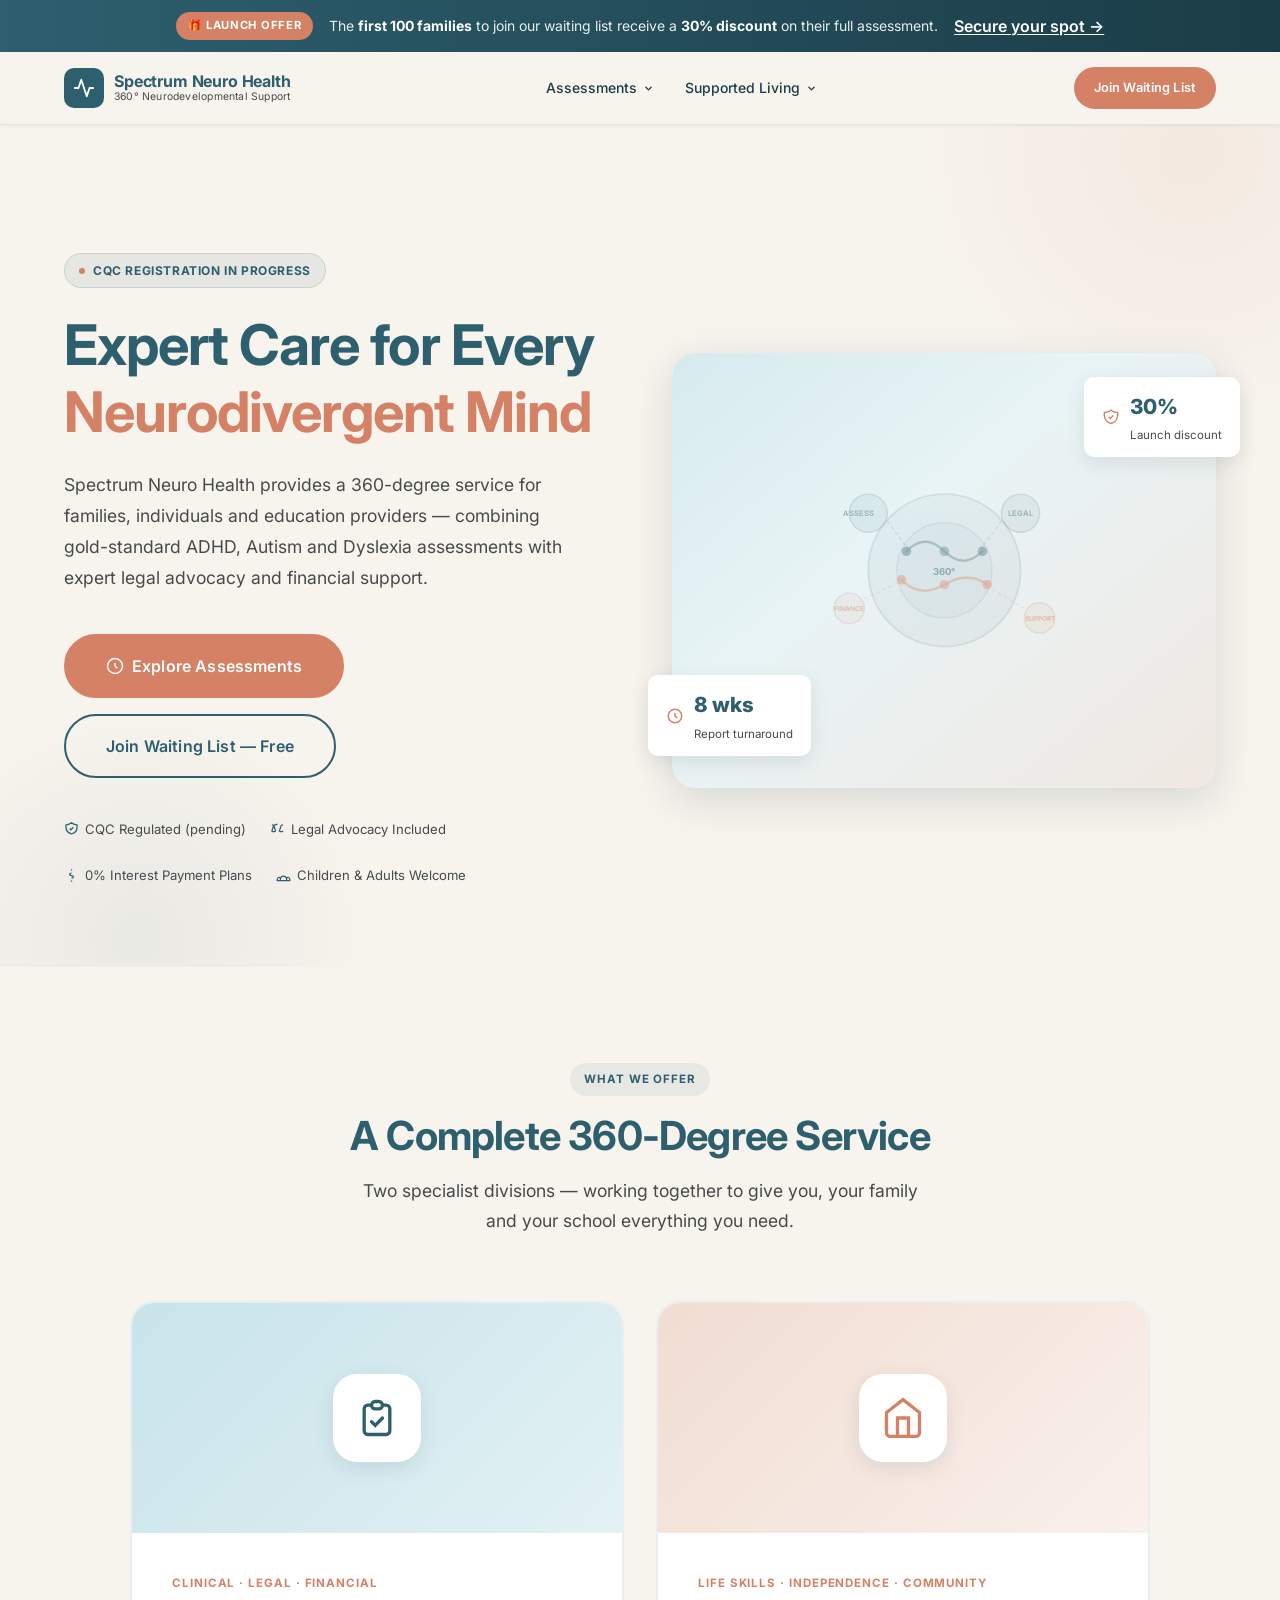
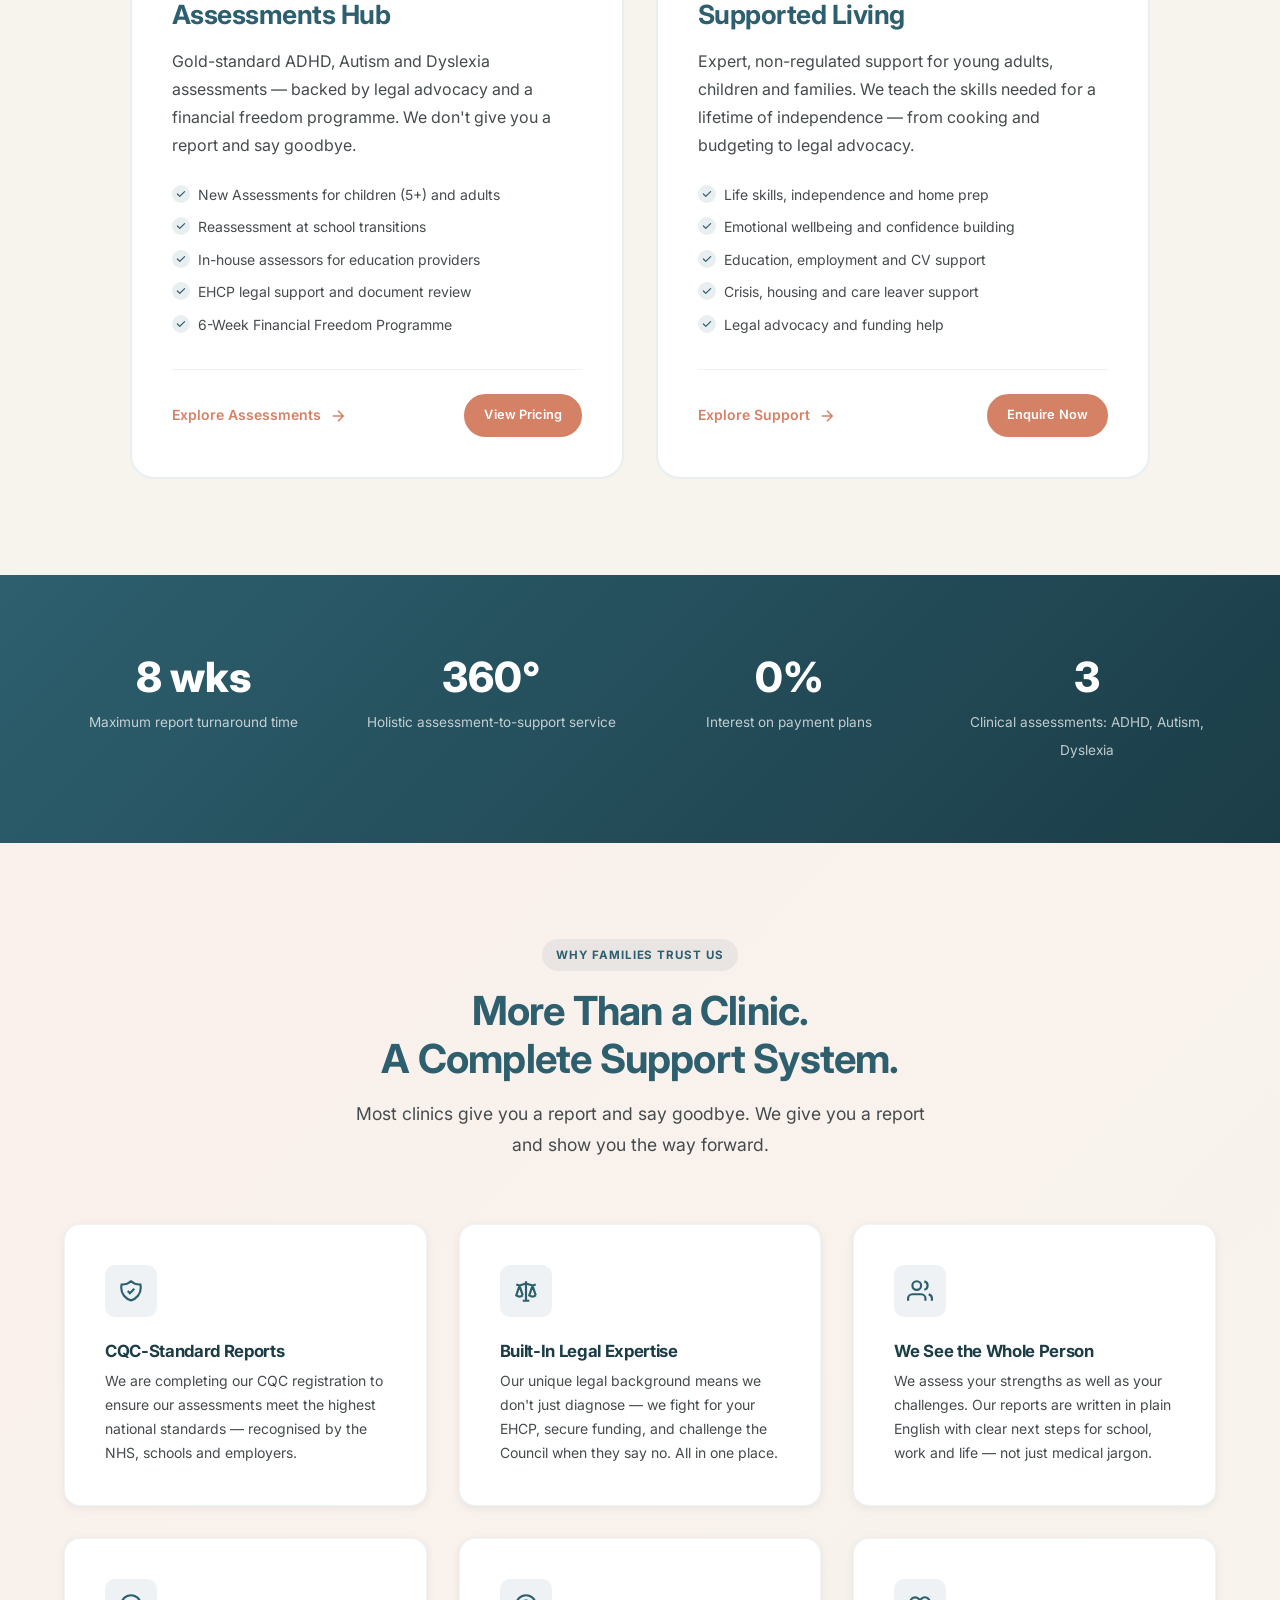
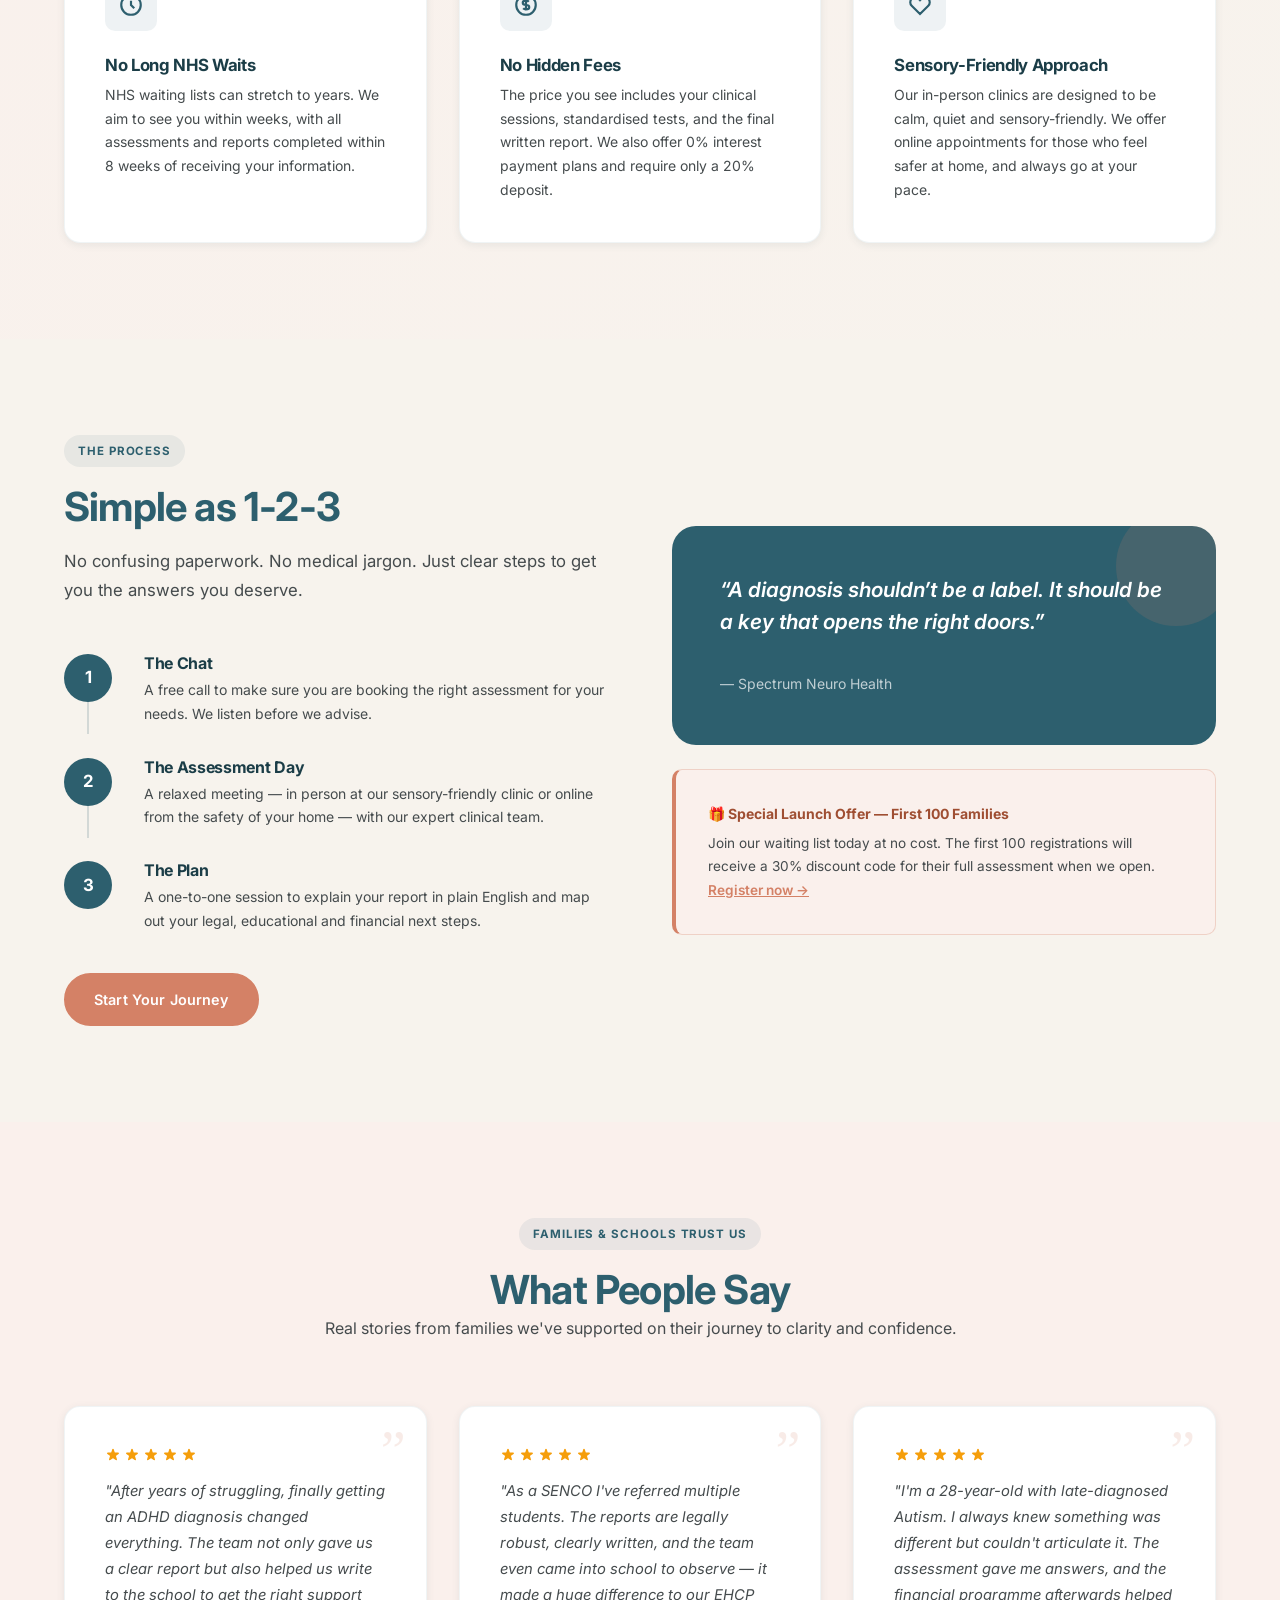
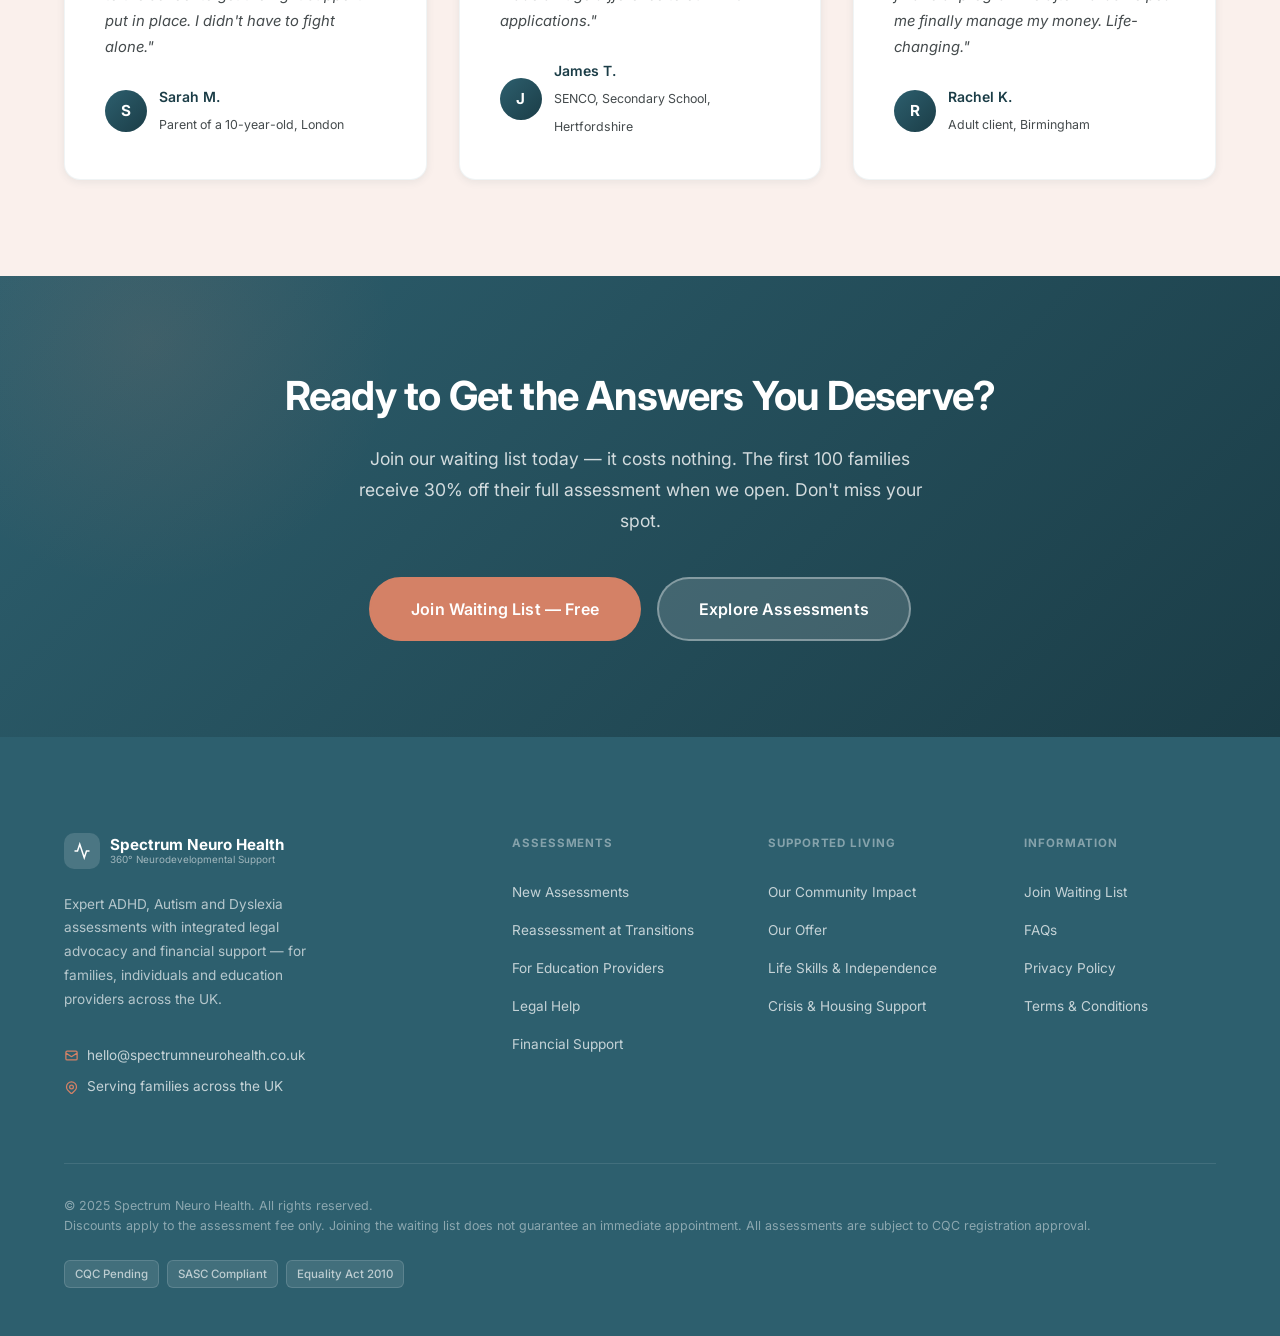
==== index.html @ 445d8373 "Base Files Upload for client" ====
<!DOCTYPE html>
<html lang="en">
<head>
  <meta charset="UTF-8" />
  <meta name="viewport" content="width=device-width, initial-scale=1.0" />
  <meta name="description" content="Spectrum Neuro Health — Expert ADHD, Autism and Dyslexia assessments with legal and financial support for families, individuals and education providers." />
  <title>Spectrum Neuro Health | Expert Neurodevelopmental Assessments</title>
  <link rel="stylesheet" href="css/styles.css" />
  <link rel="preconnect" href="https://fonts.googleapis.com" />
  <link rel="preconnect" href="https://fonts.gstatic.com" crossorigin />
</head>
<body>

<!-- ══════════════════════════════════════════════════════════
     LAUNCH OFFER BANNER
     ══════════════════════════════════════════════════════════ -->
<div class="offer-banner" role="banner" aria-label="Special launch offer">
  <div class="offer-banner__inner">
    <span class="offer-badge">🎁 Launch Offer</span>
    <p>The <strong>first 100 families</strong> to join our waiting list receive a <strong>30% discount</strong> on their full assessment.</p>
    <a href="assessments.html#waiting-list">Secure your spot &rarr;</a>
  </div>
</div>

<!-- ══════════════════════════════════════════════════════════
     NAVIGATION
     ══════════════════════════════════════════════════════════ -->
<header>
  <nav class="nav" aria-label="Main navigation">
    <div class="nav__inner">

      <!-- Logo -->
      <a href="index.html" class="nav__logo" aria-label="Spectrum Neuro Health home">
        <div class="nav__logo-mark" aria-hidden="true">
          <svg viewBox="0 0 24 24" fill="none" stroke="currentColor" stroke-width="2" stroke-linecap="round" stroke-linejoin="round"><path d="M22 12h-4l-3 9L9 3l-3 9H2"/></svg>
        </div>
        <div class="nav__logo-text">
          <span class="nav__logo-name">Spectrum Neuro Health</span>
          <span class="nav__logo-sub">360° Neurodevelopmental Support</span>
        </div>
      </a>

      <!-- Desktop menu -->
      <ul class="nav__menu" role="list">
        <li class="nav__item">
          <a href="assessments.html" class="nav__link" aria-haspopup="true">
            Assessments
            <svg viewBox="0 0 20 20" fill="currentColor" aria-hidden="true"><path fill-rule="evenodd" d="M5.293 7.293a1 1 0 011.414 0L10 10.586l3.293-3.293a1 1 0 111.414 1.414l-4 4a1 1 0 01-1.414 0l-4-4a1 1 0 010-1.414z" clip-rule="evenodd"/></svg>
          </a>
          <div class="nav__dropdown" role="menu">
            <a href="assessments.html" class="nav__dd-item" role="menuitem">
              <span class="nav__dd-icon" aria-hidden="true">
                <svg viewBox="0 0 24 24" fill="none" stroke="currentColor" stroke-width="2"><circle cx="12" cy="12" r="10"/><path d="M12 8v4l3 3"/></svg>
              </span>
              <span class="nav__dd-label">
                <span class="nav__dd-main">New Assessments</span>
                <span class="nav__dd-sub">ADHD, Autism &amp; Dyslexia</span>
              </span>
            </a>
            <a href="assessments.html#transitions" class="nav__dd-item" role="menuitem">
              <span class="nav__dd-icon" aria-hidden="true">
                <svg viewBox="0 0 24 24" fill="none" stroke="currentColor" stroke-width="2"><path d="M17 8l4 4-4 4M3 12h18"/></svg>
              </span>
              <span class="nav__dd-label">
                <span class="nav__dd-main">Reassessment at Transitions</span>
                <span class="nav__dd-sub">School &amp; college transitions</span>
              </span>
            </a>
            <a href="assessments.html#education" class="nav__dd-item" role="menuitem">
              <span class="nav__dd-icon" aria-hidden="true">
                <svg viewBox="0 0 24 24" fill="none" stroke="currentColor" stroke-width="2"><path d="M12 14l9-5-9-5-9 5 9 5z"/><path d="M12 14l6.16-3.422a12.083 12.083 0 01.665 6.479A11.952 11.952 0 0012 20.055a11.952 11.952 0 00-6.824-2.998 12.078 12.078 0 01.665-6.479L12 14z"/></svg>
              </span>
              <span class="nav__dd-label">
                <span class="nav__dd-main">For Education Providers</span>
                <span class="nav__dd-sub">SEN &amp; legal compliance</span>
              </span>
            </a>
            <a href="assessments.html#legal" class="nav__dd-item" role="menuitem">
              <span class="nav__dd-icon" aria-hidden="true">
                <svg viewBox="0 0 24 24" fill="none" stroke="currentColor" stroke-width="2"><path d="M3 6l3 1m0 0l-3 9a5.002 5.002 0 006.001 0M6 7l3 9M6 7l6-2m6 2l3-1m-3 1l-3 9a5.002 5.002 0 006.001 0M18 7l3 9m-3-9l-6-2m0-2v2m0 16V5m0 16H9m3 0h3"/></svg>
              </span>
              <span class="nav__dd-label">
                <span class="nav__dd-main">Legal Help</span>
                <span class="nav__dd-sub">EHCP, SEND &amp; advocacy</span>
              </span>
            </a>
            <a href="assessments.html#financial" class="nav__dd-item" role="menuitem">
              <span class="nav__dd-icon" aria-hidden="true">
                <svg viewBox="0 0 24 24" fill="none" stroke="currentColor" stroke-width="2"><path d="M12 8c-1.657 0-3 .895-3 2s1.343 2 3 2 3 .895 3 2-1.343 2-3 2m0-8c1.11 0 2.08.402 2.599 1M12 8V7m0 1v8m0 0v1m0-1c-1.11 0-2.08-.402-2.599-1M21 12a9 9 0 11-18 0 9 9 0 0118 0z"/></svg>
              </span>
              <span class="nav__dd-label">
                <span class="nav__dd-main">Financial Support</span>
                <span class="nav__dd-sub">6-week money confidence programme</span>
              </span>
            </a>
          </div>
        </li>

        <li class="nav__item">
          <a href="supported-living.html" class="nav__link" aria-haspopup="true">
            Supported Living
            <svg viewBox="0 0 20 20" fill="currentColor" aria-hidden="true"><path fill-rule="evenodd" d="M5.293 7.293a1 1 0 011.414 0L10 10.586l3.293-3.293a1 1 0 111.414 1.414l-4 4a1 1 0 01-1.414 0l-4-4a1 1 0 010-1.414z" clip-rule="evenodd"/></svg>
          </a>
          <div class="nav__dropdown" role="menu">
            <a href="supported-living.html#impact" class="nav__dd-item" role="menuitem">
              <span class="nav__dd-icon" aria-hidden="true">
                <svg viewBox="0 0 24 24" fill="none" stroke="currentColor" stroke-width="2"><path d="M17 21v-2a4 4 0 00-4-4H5a4 4 0 00-4 4v2"/><circle cx="9" cy="7" r="4"/><path d="M23 21v-2a4 4 0 00-3-3.87"/><path d="M16 3.13a4 4 0 010 7.75"/></svg>
              </span>
              <span class="nav__dd-label">
                <span class="nav__dd-main">Our Impact on the Community</span>
                <span class="nav__dd-sub">Real change, real families</span>
              </span>
            </a>
            <a href="supported-living.html#offer" class="nav__dd-item" role="menuitem">
              <span class="nav__dd-icon" aria-hidden="true">
                <svg viewBox="0 0 24 24" fill="none" stroke="currentColor" stroke-width="2"><path d="M4.318 6.318a4.5 4.5 0 000 6.364L12 20.364l7.682-7.682a4.5 4.5 0 00-6.364-6.364L12 7.636l-1.318-1.318a4.5 4.5 0 00-6.364 0z"/></svg>
              </span>
              <span class="nav__dd-label">
                <span class="nav__dd-main">Our Offer</span>
                <span class="nav__dd-sub">Life skills, independence &amp; more</span>
              </span>
            </a>
          </div>
        </li>
      </ul>

      <!-- Desktop CTA -->
      <div class="nav__cta-area">
        <a href="assessments.html#waiting-list" class="btn btn--primary btn--sm">Join Waiting List</a>
      </div>

      <!-- Mobile hamburger -->
      <button class="nav__mobile-btn" aria-label="Open menu" aria-expanded="false">
        <svg width="22" height="22" viewBox="0 0 24 24" fill="none" stroke="currentColor" stroke-width="2" stroke-linecap="round" aria-hidden="true"><line x1="3" y1="6" x2="21" y2="6"/><line x1="3" y1="12" x2="21" y2="12"/><line x1="3" y1="18" x2="21" y2="18"/></svg>
      </button>

    </div>
  </nav>
</header>

<!-- Mobile menu overlay -->
<div class="mobile-menu" role="dialog" aria-modal="true" aria-label="Navigation menu">
  <div class="mobile-menu__panel">
    <div class="mobile-menu__head">
      <span style="font-weight:700;color:var(--teal);font-size:.95rem;">Menu</span>
      <button class="mobile-menu__close" aria-label="Close menu">
        <svg width="18" height="18" viewBox="0 0 24 24" fill="none" stroke="currentColor" stroke-width="2"><line x1="18" y1="6" x2="6" y2="18"/><line x1="6" y1="6" x2="18" y2="18"/></svg>
      </button>
    </div>
    <nav>
      <p class="mobile-sec-title">Assessments</p>
      <a href="assessments.html" class="mobile-link">
        <svg viewBox="0 0 24 24" fill="none" stroke="currentColor" stroke-width="2"><circle cx="12" cy="12" r="10"/><path d="M12 8v4l3 3"/></svg>
        New Assessments
      </a>
      <a href="assessments.html#transitions" class="mobile-link">
        <svg viewBox="0 0 24 24" fill="none" stroke="currentColor" stroke-width="2"><path d="M17 8l4 4-4 4M3 12h18"/></svg>
        Reassessment at Transitions
      </a>
      <a href="assessments.html#education" class="mobile-link">
        <svg viewBox="0 0 24 24" fill="none" stroke="currentColor" stroke-width="2"><path d="M12 14l9-5-9-5-9 5 9 5z"/></svg>
        For Education Providers
      </a>
      <a href="assessments.html#legal" class="mobile-link">
        <svg viewBox="0 0 24 24" fill="none" stroke="currentColor" stroke-width="2"><path d="M3 6l3 1m0 0l-3 9a5.002 5.002 0 006.001 0M6 7l3 9M6 7l6-2m6 2l3-1m-3 1l-3 9a5.002 5.002 0 006.001 0M18 7l3 9m-3-9l-6-2m0-2v2m0 16V5m0 16H9m3 0h3"/></svg>
        Legal Help
      </a>
      <a href="assessments.html#financial" class="mobile-link">
        <svg viewBox="0 0 24 24" fill="none" stroke="currentColor" stroke-width="2"><path d="M12 8c-1.657 0-3 .895-3 2s1.343 2 3 2 3 .895 3 2-1.343 2-3 2m0-8c1.11 0 2.08.402 2.599 1M12 8V7m0 1v8m0 0v1m0-1c-1.11 0-2.08-.402-2.599-1M21 12a9 9 0 11-18 0 9 9 0 0118 0z"/></svg>
        Financial Support
      </a>
      <p class="mobile-sec-title">Supported Living</p>
      <a href="supported-living.html#impact" class="mobile-link">
        <svg viewBox="0 0 24 24" fill="none" stroke="currentColor" stroke-width="2"><path d="M17 21v-2a4 4 0 00-4-4H5a4 4 0 00-4 4v2"/><circle cx="9" cy="7" r="4"/></svg>
        Our Community Impact
      </a>
      <a href="supported-living.html#offer" class="mobile-link">
        <svg viewBox="0 0 24 24" fill="none" stroke="currentColor" stroke-width="2"><path d="M4.318 6.318a4.5 4.5 0 000 6.364L12 20.364l7.682-7.682a4.5 4.5 0 00-6.364-6.364L12 7.636l-1.318-1.318a4.5 4.5 0 00-6.364 0z"/></svg>
        Our Offer
      </a>
      <div class="mobile-menu__cta">
        <a href="assessments.html#waiting-list" class="btn btn--primary btn--full">Join Waiting List</a>
      </div>
    </nav>
  </div>
</div>

<!-- ══════════════════════════════════════════════════════════
     HERO
     ══════════════════════════════════════════════════════════ -->
<main id="main-content">
<section class="hero" aria-labelledby="hero-heading">
  <div class="container">
    <div class="hero__inner">

      <!-- Content -->
      <div class="hero__content">
        <div class="hero__badge" aria-label="CQC registration in progress">
          <span class="dot" aria-hidden="true"></span>
          CQC Registration in Progress
        </div>

        <h1 class="hero__title" id="hero-heading">
          Expert Care for Every<br/>
          <span class="accent">Neurodivergent Mind</span>
        </h1>

        <p class="hero__subtitle">
          Spectrum Neuro Health provides a 360-degree service for families, individuals and education providers — combining gold-standard ADHD, Autism and Dyslexia assessments with expert legal advocacy and financial support.
        </p>

        <div class="hero__actions">
          <a href="assessments.html" class="btn btn--primary btn--lg">
            <svg width="18" height="18" viewBox="0 0 24 24" fill="none" stroke="currentColor" stroke-width="2" aria-hidden="true"><circle cx="12" cy="12" r="10"/><path d="M12 8v4l3 3"/></svg>
            Explore Assessments
          </a>
          <a href="assessments.html#waiting-list" class="btn btn--secondary btn--lg">Join Waiting List — Free</a>
        </div>

        <div class="hero__trust" aria-label="Trust indicators">
          <span class="hero__trust-item">
            <svg viewBox="0 0 24 24" fill="none" stroke="currentColor" stroke-width="2" aria-hidden="true"><path d="M9 12l2 2 4-4m5.618-4.016A11.955 11.955 0 0112 2.944a11.955 11.955 0 01-8.618 3.04A12.02 12.02 0 003 9c0 5.591 3.824 10.29 9 11.622 5.176-1.332 9-6.03 9-11.622 0-1.042-.133-2.052-.382-3.016z"/></svg>
            CQC Regulated (pending)
          </span>
          <span class="hero__trust-item">
            <svg viewBox="0 0 24 24" fill="none" stroke="currentColor" stroke-width="2" aria-hidden="true"><path d="M3 6l3 1m0 0l-3 9a5.002 5.002 0 006.001 0M6 7l3 9M6 7l6-2m6 2l3-1m-3 1l-3 9a5.002 5.002 0 006.001 0"/></svg>
            Legal Advocacy Included
          </span>
          <span class="hero__trust-item">
            <svg viewBox="0 0 24 24" fill="none" stroke="currentColor" stroke-width="2" aria-hidden="true"><path d="M12 8c-1.657 0-3 .895-3 2s1.343 2 3 2 3 .895 3 2-1.343 2-3 2"/><path d="M12 2v2m0 16v2"/></svg>
            0% Interest Payment Plans
          </span>
          <span class="hero__trust-item">
            <svg viewBox="0 0 24 24" fill="none" stroke="currentColor" stroke-width="2" aria-hidden="true"><path d="M17 20h5v-2a3 3 0 00-5.356-1.857M17 20H7m10 0v-2c0-.656-.126-1.283-.356-1.857M7 20H2v-2a3 3 0 015.356-1.857M7 20v-2c0-.656.126-1.283.356-1.857m0 0a5.002 5.002 0 019.288 0"/></svg>
            Children &amp; Adults Welcome
          </span>
        </div>
      </div>

      <!-- Visual -->
      <div class="hero__visual" aria-hidden="true">
        <div class="hero__img-wrap">
          <svg class="hero__img-svg" viewBox="0 0 400 320" fill="none" xmlns="http://www.w3.org/2000/svg">
            <!-- Abstract brain / connection illustration -->
            <circle cx="200" cy="160" r="80" fill="rgba(45,95,110,.08)" stroke="rgba(45,95,110,.2)" stroke-width="2"/>
            <circle cx="200" cy="160" r="50" fill="rgba(45,95,110,.06)" stroke="rgba(45,95,110,.15)" stroke-width="1.5"/>
            <path d="M160 140 Q180 120 200 140 Q220 160 240 140" stroke="rgba(45,95,110,.5)" stroke-width="2.5" fill="none" stroke-linecap="round"/>
            <path d="M155 170 Q175 190 200 175 Q225 160 245 175" stroke="rgba(212,129,102,.6)" stroke-width="2.5" fill="none" stroke-linecap="round"/>
            <!-- Connection dots -->
            <circle cx="160" cy="140" r="5" fill="rgba(45,95,110,.6)"/>
            <circle cx="200" cy="140" r="5" fill="rgba(45,95,110,.5)"/>
            <circle cx="240" cy="140" r="5" fill="rgba(45,95,110,.6)"/>
            <circle cx="155" cy="170" r="5" fill="rgba(212,129,102,.7)"/>
            <circle cx="200" cy="175" r="5" fill="rgba(212,129,102,.6)"/>
            <circle cx="245" cy="175" r="5" fill="rgba(212,129,102,.7)"/>
            <!-- Outer nodes -->
            <circle cx="120" cy="100" r="20" fill="rgba(45,95,110,.12)" stroke="rgba(45,95,110,.25)" stroke-width="1.5"/>
            <circle cx="280" cy="100" r="20" fill="rgba(45,95,110,.12)" stroke="rgba(45,95,110,.25)" stroke-width="1.5"/>
            <circle cx="100" cy="200" r="16" fill="rgba(212,129,102,.12)" stroke="rgba(212,129,102,.3)" stroke-width="1.5"/>
            <circle cx="300" cy="210" r="16" fill="rgba(212,129,102,.12)" stroke="rgba(212,129,102,.3)" stroke-width="1.5"/>
            <!-- Connecting lines -->
            <line x1="140" y1="108" x2="162" y2="138" stroke="rgba(45,95,110,.2)" stroke-width="1.5" stroke-dasharray="4 3"/>
            <line x1="260" y1="108" x2="238" y2="138" stroke="rgba(45,95,110,.2)" stroke-width="1.5" stroke-dasharray="4 3"/>
            <line x1="116" y1="190" x2="153" y2="172" stroke="rgba(212,129,102,.25)" stroke-width="1.5" stroke-dasharray="4 3"/>
            <line x1="284" y1="200" x2="247" y2="178" stroke="rgba(212,129,102,.25)" stroke-width="1.5" stroke-dasharray="4 3"/>
            <!-- Text labels -->
            <text x="110" y="103" text-anchor="middle" font-family="Inter,sans-serif" font-size="8" fill="rgba(45,95,110,.7)" font-weight="600">ASSESS</text>
            <text x="280" y="103" text-anchor="middle" font-family="Inter,sans-serif" font-size="8" fill="rgba(45,95,110,.7)" font-weight="600">LEGAL</text>
            <text x="100" y="203" text-anchor="middle" font-family="Inter,sans-serif" font-size="7" fill="rgba(212,129,102,.8)" font-weight="600">FINANCE</text>
            <text x="300" y="213" text-anchor="middle" font-family="Inter,sans-serif" font-size="7" fill="rgba(212,129,102,.8)" font-weight="600">SUPPORT</text>
            <text x="200" y="165" text-anchor="middle" font-family="Inter,sans-serif" font-size="10" fill="rgba(45,95,110,.8)" font-weight="700">360°</text>
          </svg>
        </div>

        <!-- Floating stat cards -->
        <div class="hero__float hero__float--1" aria-hidden="true">
          <svg viewBox="0 0 24 24" fill="none" stroke="currentColor" stroke-width="2"><path d="M9 12l2 2 4-4m5.618-4.016A11.955 11.955 0 0112 2.944a11.955 11.955 0 01-8.618 3.04A12.02 12.02 0 003 9c0 5.591 3.824 10.29 9 11.622 5.176-1.332 9-6.03 9-11.622 0-1.042-.133-2.052-.382-3.016z"/></svg>
          <div>
            <span class="num">30%</span>
            <span style="display:block;font-size:.72rem;color:var(--charcoal);font-weight:400;">Launch discount</span>
          </div>
        </div>

        <div class="hero__float hero__float--2" aria-hidden="true">
          <svg viewBox="0 0 24 24" fill="none" stroke="currentColor" stroke-width="2"><path d="M12 8v4l3 3m6-3a9 9 0 11-18 0 9 9 0 0118 0z"/></svg>
          <div>
            <span class="num">8 wks</span>
            <span style="display:block;font-size:.72rem;color:var(--charcoal);font-weight:400;">Report turnaround</span>
          </div>
        </div>
      </div>

    </div>
  </div>
</section>

<!-- ══════════════════════════════════════════════════════════
     SERVICE TILES — 2 main pillars
     ══════════════════════════════════════════════════════════ -->
<section class="service-tiles section" aria-labelledby="services-heading">
  <div class="container">
    <div class="service-tiles__hd anim">
      <span class="sec-tag">What We Offer</span>
      <h2 id="services-heading">A Complete 360-Degree Service</h2>
      <p>Two specialist divisions — working together to give you, your family and your school everything you need.</p>
    </div>

    <div class="service-tiles__grid">

      <!-- Assessments tile -->
      <a href="assessments.html" class="service-tile anim anim-d1" aria-label="Explore our Assessment services">
        <div class="service-tile__img service-tile__img--assess" aria-hidden="true">
          <div class="service-tile__img-icon">
            <svg viewBox="0 0 24 24" fill="none" stroke="currentColor" stroke-width="1.8" stroke-linecap="round"><path d="M9 5H7a2 2 0 00-2 2v12a2 2 0 002 2h10a2 2 0 002-2V7a2 2 0 00-2-2h-2M9 5a2 2 0 002 2h2a2 2 0 002-2M9 5a2 2 0 012-2h2a2 2 0 012 2m-6 9l2 2 4-4"/></svg>
          </div>
        </div>
        <div class="service-tile__body">
          <span class="service-tile__label">Clinical · Legal · Financial</span>
          <h3 class="service-tile__title">Assessments Hub</h3>
          <p class="service-tile__desc">Gold-standard ADHD, Autism and Dyslexia assessments — backed by legal advocacy and a financial freedom programme. We don't give you a report and say goodbye.</p>
          <ul class="service-tile__list" aria-label="Assessment services">
            <li>New Assessments for children (5+) and adults</li>
            <li>Reassessment at school transitions</li>
            <li>In-house assessors for education providers</li>
            <li>EHCP legal support and document review</li>
            <li>6-Week Financial Freedom Programme</li>
          </ul>
          <div class="service-tile__cta-row">
            <span class="service-tile__link">
              Explore Assessments
              <svg viewBox="0 0 24 24" fill="none" stroke="currentColor" stroke-width="2" aria-hidden="true"><path d="M5 12h14M12 5l7 7-7 7"/></svg>
            </span>
            <span class="btn btn--primary btn--sm" aria-hidden="true">View Pricing</span>
          </div>
        </div>
      </a>

      <!-- Supported Living tile -->
      <a href="supported-living.html" class="service-tile anim anim-d2" aria-label="Explore our Supported Living services">
        <div class="service-tile__img service-tile__img--living" aria-hidden="true">
          <div class="service-tile__img-icon">
            <svg viewBox="0 0 24 24" fill="none" stroke="currentColor" stroke-width="1.8" stroke-linecap="round"><path d="M3 9l9-7 9 7v11a2 2 0 01-2 2H5a2 2 0 01-2-2z"/><polyline points="9 22 9 12 15 12 15 22"/></svg>
          </div>
        </div>
        <div class="service-tile__body">
          <span class="service-tile__label">Life Skills · Independence · Community</span>
          <h3 class="service-tile__title">Supported Living</h3>
          <p class="service-tile__desc">Expert, non-regulated support for young adults, children and families. We teach the skills needed for a lifetime of independence — from cooking and budgeting to legal advocacy.</p>
          <ul class="service-tile__list" aria-label="Supported living services">
            <li>Life skills, independence and home prep</li>
            <li>Emotional wellbeing and confidence building</li>
            <li>Education, employment and CV support</li>
            <li>Crisis, housing and care leaver support</li>
            <li>Legal advocacy and funding help</li>
          </ul>
          <div class="service-tile__cta-row">
            <span class="service-tile__link">
              Explore Support
              <svg viewBox="0 0 24 24" fill="none" stroke="currentColor" stroke-width="2" aria-hidden="true"><path d="M5 12h14M12 5l7 7-7 7"/></svg>
            </span>
            <span class="btn btn--primary btn--sm" aria-hidden="true">Enquire Now</span>
          </div>
        </div>
      </a>

    </div>
  </div>
</section>

<!-- ══════════════════════════════════════════════════════════
     STATS STRIP
     ══════════════════════════════════════════════════════════ -->
<section class="stats-strip" aria-label="Service statistics">
  <div class="container">
    <div class="stats-strip__grid">
      <div class="anim">
        <span class="stat-num">8 wks</span>
        <span class="stat-lbl">Maximum report turnaround time</span>
      </div>
      <div class="anim anim-d1">
        <span class="stat-num">360°</span>
        <span class="stat-lbl">Holistic assessment-to-support service</span>
      </div>
      <div class="anim anim-d2">
        <span class="stat-num">0%</span>
        <span class="stat-lbl">Interest on payment plans</span>
      </div>
      <div class="anim anim-d3">
        <span class="stat-num">3</span>
        <span class="stat-lbl">Clinical assessments: ADHD, Autism, Dyslexia</span>
      </div>
    </div>
  </div>
</section>

<!-- ══════════════════════════════════════════════════════════
     WHY CHOOSE US
     ══════════════════════════════════════════════════════════ -->
<section class="trust-section section" aria-labelledby="trust-heading">
  <div class="container">
    <div class="trust-section__hd anim">
      <span class="sec-tag">Why Families Trust Us</span>
      <h2 id="trust-heading">More Than a Clinic.<br>A Complete Support System.</h2>
      <p>Most clinics give you a report and say goodbye. We give you a report and show you the way forward.</p>
    </div>

    <div class="trust-grid">
      <div class="trust-card anim anim-d1">
        <div class="trust-card__icon" aria-hidden="true">
          <svg viewBox="0 0 24 24" fill="none" stroke="currentColor" stroke-width="2"><path d="M9 12l2 2 4-4m5.618-4.016A11.955 11.955 0 0112 2.944a11.955 11.955 0 01-8.618 3.04A12.02 12.02 0 003 9c0 5.591 3.824 10.29 9 11.622 5.176-1.332 9-6.03 9-11.622 0-1.042-.133-2.052-.382-3.016z"/></svg>
        </div>
        <h3 class="trust-card__title">CQC-Standard Reports</h3>
        <p class="trust-card__text">We are completing our CQC registration to ensure our assessments meet the highest national standards — recognised by the NHS, schools and employers.</p>
      </div>

      <div class="trust-card anim anim-d2">
        <div class="trust-card__icon" aria-hidden="true">
          <svg viewBox="0 0 24 24" fill="none" stroke="currentColor" stroke-width="2"><path d="M3 6l3 1m0 0l-3 9a5.002 5.002 0 006.001 0M6 7l3 9M6 7l6-2m6 2l3-1m-3 1l-3 9a5.002 5.002 0 006.001 0M18 7l3 9m-3-9l-6-2m0-2v2m0 16V5m0 16H9m3 0h3"/></svg>
        </div>
        <h3 class="trust-card__title">Built-In Legal Expertise</h3>
        <p class="trust-card__text">Our unique legal background means we don't just diagnose — we fight for your EHCP, secure funding, and challenge the Council when they say no. All in one place.</p>
      </div>

      <div class="trust-card anim anim-d3">
        <div class="trust-card__icon" aria-hidden="true">
          <svg viewBox="0 0 24 24" fill="none" stroke="currentColor" stroke-width="2"><path d="M17 21v-2a4 4 0 00-4-4H5a4 4 0 00-4 4v2"/><circle cx="9" cy="7" r="4"/><path d="M23 21v-2a4 4 0 00-3-3.87"/><path d="M16 3.13a4 4 0 010 7.75"/></svg>
        </div>
        <h3 class="trust-card__title">We See the Whole Person</h3>
        <p class="trust-card__text">We assess your strengths as well as your challenges. Our reports are written in plain English with clear next steps for school, work and life — not just medical jargon.</p>
      </div>

      <div class="trust-card anim anim-d1">
        <div class="trust-card__icon" aria-hidden="true">
          <svg viewBox="0 0 24 24" fill="none" stroke="currentColor" stroke-width="2"><path d="M12 8v4l3 3m6-3a9 9 0 11-18 0 9 9 0 0118 0z"/></svg>
        </div>
        <h3 class="trust-card__title">No Long NHS Waits</h3>
        <p class="trust-card__text">NHS waiting lists can stretch to years. We aim to see you within weeks, with all assessments and reports completed within 8 weeks of receiving your information.</p>
      </div>

      <div class="trust-card anim anim-d2">
        <div class="trust-card__icon" aria-hidden="true">
          <svg viewBox="0 0 24 24" fill="none" stroke="currentColor" stroke-width="2"><path d="M12 8c-1.657 0-3 .895-3 2s1.343 2 3 2 3 .895 3 2-1.343 2-3 2m0-8c1.11 0 2.08.402 2.599 1M12 8V7m0 1v8m0 0v1m0-1c-1.11 0-2.08-.402-2.599-1M21 12a9 9 0 11-18 0 9 9 0 0118 0z"/></svg>
        </div>
        <h3 class="trust-card__title">No Hidden Fees</h3>
        <p class="trust-card__text">The price you see includes your clinical sessions, standardised tests, and the final written report. We also offer 0% interest payment plans and require only a 20% deposit.</p>
      </div>

      <div class="trust-card anim anim-d3">
        <div class="trust-card__icon" aria-hidden="true">
          <svg viewBox="0 0 24 24" fill="none" stroke="currentColor" stroke-width="2"><path d="M4.318 6.318a4.5 4.5 0 000 6.364L12 20.364l7.682-7.682a4.5 4.5 0 00-6.364-6.364L12 7.636l-1.318-1.318a4.5 4.5 0 00-6.364 0z"/></svg>
        </div>
        <h3 class="trust-card__title">Sensory-Friendly Approach</h3>
        <p class="trust-card__text">Our in-person clinics are designed to be calm, quiet and sensory-friendly. We offer online appointments for those who feel safer at home, and always go at your pace.</p>
      </div>
    </div>
  </div>
</section>

<!-- ══════════════════════════════════════════════════════════
     PROCESS — Simple as 1-2-3
     ══════════════════════════════════════════════════════════ -->
<section class="section" aria-labelledby="process-heading">
  <div class="container">
    <div style="display:grid;grid-template-columns:1fr 1fr;gap:var(--sp-8);align-items:center;">
      <div class="anim">
        <div class="sec-hd">
          <span class="sec-tag">The Process</span>
          <h2 id="process-heading">Simple as 1-2-3</h2>
          <p>No confusing paperwork. No medical jargon. Just clear steps to get you the answers you deserve.</p>
        </div>
        <div class="steps">
          <div class="step">
            <div class="step__num" aria-hidden="true">1</div>
            <div>
              <h4 class="step__title">The Chat</h4>
              <p class="step__text">A free call to make sure you are booking the right assessment for your needs. We listen before we advise.</p>
            </div>
          </div>
          <div class="step">
            <div class="step__num" aria-hidden="true">2</div>
            <div>
              <h4 class="step__title">The Assessment Day</h4>
              <p class="step__text">A relaxed meeting — in person at our sensory-friendly clinic or online from the safety of your home — with our expert clinical team.</p>
            </div>
          </div>
          <div class="step">
            <div class="step__num" aria-hidden="true">3</div>
            <div>
              <h4 class="step__title">The Plan</h4>
              <p class="step__text">A one-to-one session to explain your report in plain English and map out your legal, educational and financial next steps.</p>
            </div>
          </div>
        </div>
        <div style="margin-top:var(--sp-5);">
          <a href="assessments.html" class="btn btn--primary">Start Your Journey</a>
        </div>
      </div>

      <div class="anim anim-d2">
        <blockquote style="background:var(--teal);border-radius:var(--r-xl);padding:var(--sp-6);color:#fff;position:relative;overflow:hidden;">
          <div style="position:absolute;top:-20px;right:-20px;width:120px;height:120px;background:rgba(212,129,102,.15);border-radius:50%;"></div>
          <p style="font-size:1.3rem;font-weight:600;line-height:1.5;color:#fff;font-style:italic;margin-bottom:var(--sp-4);position:relative;z-index:1;">
            &ldquo;A diagnosis shouldn&rsquo;t be a label. It should be a key that opens the right doors.&rdquo;
          </p>
          <cite style="font-size:.875rem;color:rgba(255,255,255,.7);font-style:normal;position:relative;z-index:1;">— Spectrum Neuro Health</cite>
        </blockquote>

        <div class="info-box--tc info-box" style="margin-top:var(--sp-3);">
          <p class="info-box__title">🎁 Special Launch Offer — First 100 Families</p>
          <p class="info-box__text">Join our waiting list today at no cost. The first 100 registrations will receive a 30% discount code for their full assessment when we open. <a href="assessments.html#waiting-list" style="color:var(--terracotta);font-weight:600;">Register now &rarr;</a></p>
        </div>
      </div>
    </div>
  </div>
</section>

<!-- ══════════════════════════════════════════════════════════
     TESTIMONIALS
     ══════════════════════════════════════════════════════════ -->
<section class="section bg-tc-pale" aria-labelledby="testimonials-heading">
  <div class="container">
    <div class="testimonials__hd anim">
      <span class="sec-tag">Families &amp; Schools Trust Us</span>
      <h2 id="testimonials-heading">What People Say</h2>
      <p>Real stories from families we've supported on their journey to clarity and confidence.</p>
    </div>

    <div class="testimonials__grid">
      <div class="t-card anim anim-d1">
        <span class="t-card__mark" aria-hidden="true">&rdquo;</span>
        <div class="t-card__stars" aria-label="5 stars">
          <svg viewBox="0 0 20 20" aria-hidden="true"><path d="M9.049 2.927c.3-.921 1.603-.921 1.902 0l1.07 3.292a1 1 0 00.95.69h3.462c.969 0 1.371 1.24.588 1.81l-2.8 2.034a1 1 0 00-.364 1.118l1.07 3.292c.3.921-.755 1.688-1.54 1.118l-2.8-2.034a1 1 0 00-1.175 0l-2.8 2.034c-.784.57-1.838-.197-1.539-1.118l1.07-3.292a1 1 0 00-.364-1.118L2.98 8.72c-.783-.57-.38-1.81.588-1.81h3.461a1 1 0 00.951-.69l1.07-3.292z"/></svg>
          <svg viewBox="0 0 20 20" aria-hidden="true"><path d="M9.049 2.927c.3-.921 1.603-.921 1.902 0l1.07 3.292a1 1 0 00.95.69h3.462c.969 0 1.371 1.24.588 1.81l-2.8 2.034a1 1 0 00-.364 1.118l1.07 3.292c.3.921-.755 1.688-1.54 1.118l-2.8-2.034a1 1 0 00-1.175 0l-2.8 2.034c-.784.57-1.838-.197-1.539-1.118l1.07-3.292a1 1 0 00-.364-1.118L2.98 8.72c-.783-.57-.38-1.81.588-1.81h3.461a1 1 0 00.951-.69l1.07-3.292z"/></svg>
          <svg viewBox="0 0 20 20" aria-hidden="true"><path d="M9.049 2.927c.3-.921 1.603-.921 1.902 0l1.07 3.292a1 1 0 00.95.69h3.462c.969 0 1.371 1.24.588 1.81l-2.8 2.034a1 1 0 00-.364 1.118l1.07 3.292c.3.921-.755 1.688-1.54 1.118l-2.8-2.034a1 1 0 00-1.175 0l-2.8 2.034c-.784.57-1.838-.197-1.539-1.118l1.07-3.292a1 1 0 00-.364-1.118L2.98 8.72c-.783-.57-.38-1.81.588-1.81h3.461a1 1 0 00.951-.69l1.07-3.292z"/></svg>
          <svg viewBox="0 0 20 20" aria-hidden="true"><path d="M9.049 2.927c.3-.921 1.603-.921 1.902 0l1.07 3.292a1 1 0 00.95.69h3.462c.969 0 1.371 1.24.588 1.81l-2.8 2.034a1 1 0 00-.364 1.118l1.07 3.292c.3.921-.755 1.688-1.54 1.118l-2.8-2.034a1 1 0 00-1.175 0l-2.8 2.034c-.784.57-1.838-.197-1.539-1.118l1.07-3.292a1 1 0 00-.364-1.118L2.98 8.72c-.783-.57-.38-1.81.588-1.81h3.461a1 1 0 00.951-.69l1.07-3.292z"/></svg>
          <svg viewBox="0 0 20 20" aria-hidden="true"><path d="M9.049 2.927c.3-.921 1.603-.921 1.902 0l1.07 3.292a1 1 0 00.95.69h3.462c.969 0 1.371 1.24.588 1.81l-2.8 2.034a1 1 0 00-.364 1.118l1.07 3.292c.3.921-.755 1.688-1.54 1.118l-2.8-2.034a1 1 0 00-1.175 0l-2.8 2.034c-.784.57-1.838-.197-1.539-1.118l1.07-3.292a1 1 0 00-.364-1.118L2.98 8.72c-.783-.57-.38-1.81.588-1.81h3.461a1 1 0 00.951-.69l1.07-3.292z"/></svg>
        </div>
        <p class="t-card__quote">"After years of struggling, finally getting an ADHD diagnosis changed everything. The team not only gave us a clear report but also helped us write to the school to get the right support put in place. I didn't have to fight alone."</p>
        <div class="t-card__author">
          <div class="t-card__avatar" aria-hidden="true">S</div>
          <div>
            <span class="t-card__name">Sarah M.</span>
            <span class="t-card__detail">Parent of a 10-year-old, London</span>
          </div>
        </div>
      </div>

      <div class="t-card anim anim-d2">
        <span class="t-card__mark" aria-hidden="true">&rdquo;</span>
        <div class="t-card__stars" aria-label="5 stars">
          <svg viewBox="0 0 20 20" aria-hidden="true"><path d="M9.049 2.927c.3-.921 1.603-.921 1.902 0l1.07 3.292a1 1 0 00.95.69h3.462c.969 0 1.371 1.24.588 1.81l-2.8 2.034a1 1 0 00-.364 1.118l1.07 3.292c.3.921-.755 1.688-1.54 1.118l-2.8-2.034a1 1 0 00-1.175 0l-2.8 2.034c-.784.57-1.838-.197-1.539-1.118l1.07-3.292a1 1 0 00-.364-1.118L2.98 8.72c-.783-.57-.38-1.81.588-1.81h3.461a1 1 0 00.951-.69l1.07-3.292z"/></svg>
          <svg viewBox="0 0 20 20" aria-hidden="true"><path d="M9.049 2.927c.3-.921 1.603-.921 1.902 0l1.07 3.292a1 1 0 00.95.69h3.462c.969 0 1.371 1.24.588 1.81l-2.8 2.034a1 1 0 00-.364 1.118l1.07 3.292c.3.921-.755 1.688-1.54 1.118l-2.8-2.034a1 1 0 00-1.175 0l-2.8 2.034c-.784.57-1.838-.197-1.539-1.118l1.07-3.292a1 1 0 00-.364-1.118L2.98 8.72c-.783-.57-.38-1.81.588-1.81h3.461a1 1 0 00.951-.69l1.07-3.292z"/></svg>
          <svg viewBox="0 0 20 20" aria-hidden="true"><path d="M9.049 2.927c.3-.921 1.603-.921 1.902 0l1.07 3.292a1 1 0 00.95.69h3.462c.969 0 1.371 1.24.588 1.81l-2.8 2.034a1 1 0 00-.364 1.118l1.07 3.292c.3.921-.755 1.688-1.54 1.118l-2.8-2.034a1 1 0 00-1.175 0l-2.8 2.034c-.784.57-1.838-.197-1.539-1.118l1.07-3.292a1 1 0 00-.364-1.118L2.98 8.72c-.783-.57-.38-1.81.588-1.81h3.461a1 1 0 00.951-.69l1.07-3.292z"/></svg>
          <svg viewBox="0 0 20 20" aria-hidden="true"><path d="M9.049 2.927c.3-.921 1.603-.921 1.902 0l1.07 3.292a1 1 0 00.95.69h3.462c.969 0 1.371 1.24.588 1.81l-2.8 2.034a1 1 0 00-.364 1.118l1.07 3.292c.3.921-.755 1.688-1.54 1.118l-2.8-2.034a1 1 0 00-1.175 0l-2.8 2.034c-.784.57-1.838-.197-1.539-1.118l1.07-3.292a1 1 0 00-.364-1.118L2.98 8.72c-.783-.57-.38-1.81.588-1.81h3.461a1 1 0 00.951-.69l1.07-3.292z"/></svg>
          <svg viewBox="0 0 20 20" aria-hidden="true"><path d="M9.049 2.927c.3-.921 1.603-.921 1.902 0l1.07 3.292a1 1 0 00.95.69h3.462c.969 0 1.371 1.24.588 1.81l-2.8 2.034a1 1 0 00-.364 1.118l1.07 3.292c.3.921-.755 1.688-1.54 1.118l-2.8-2.034a1 1 0 00-1.175 0l-2.8 2.034c-.784.57-1.838-.197-1.539-1.118l1.07-3.292a1 1 0 00-.364-1.118L2.98 8.72c-.783-.57-.38-1.81.588-1.81h3.461a1 1 0 00.951-.69l1.07-3.292z"/></svg>
        </div>
        <p class="t-card__quote">"As a SENCO I've referred multiple students. The reports are legally robust, clearly written, and the team even came into school to observe — it made a huge difference to our EHCP applications."</p>
        <div class="t-card__author">
          <div class="t-card__avatar" aria-hidden="true">J</div>
          <div>
            <span class="t-card__name">James T.</span>
            <span class="t-card__detail">SENCO, Secondary School, Hertfordshire</span>
          </div>
        </div>
      </div>

      <div class="t-card anim anim-d3">
        <span class="t-card__mark" aria-hidden="true">&rdquo;</span>
        <div class="t-card__stars" aria-label="5 stars">
          <svg viewBox="0 0 20 20" aria-hidden="true"><path d="M9.049 2.927c.3-.921 1.603-.921 1.902 0l1.07 3.292a1 1 0 00.95.69h3.462c.969 0 1.371 1.24.588 1.81l-2.8 2.034a1 1 0 00-.364 1.118l1.07 3.292c.3.921-.755 1.688-1.54 1.118l-2.8-2.034a1 1 0 00-1.175 0l-2.8 2.034c-.784.57-1.838-.197-1.539-1.118l1.07-3.292a1 1 0 00-.364-1.118L2.98 8.72c-.783-.57-.38-1.81.588-1.81h3.461a1 1 0 00.951-.69l1.07-3.292z"/></svg>
          <svg viewBox="0 0 20 20" aria-hidden="true"><path d="M9.049 2.927c.3-.921 1.603-.921 1.902 0l1.07 3.292a1 1 0 00.95.69h3.462c.969 0 1.371 1.24.588 1.81l-2.8 2.034a1 1 0 00-.364 1.118l1.07 3.292c.3.921-.755 1.688-1.54 1.118l-2.8-2.034a1 1 0 00-1.175 0l-2.8 2.034c-.784.57-1.838-.197-1.539-1.118l1.07-3.292a1 1 0 00-.364-1.118L2.98 8.72c-.783-.57-.38-1.81.588-1.81h3.461a1 1 0 00.951-.69l1.07-3.292z"/></svg>
          <svg viewBox="0 0 20 20" aria-hidden="true"><path d="M9.049 2.927c.3-.921 1.603-.921 1.902 0l1.07 3.292a1 1 0 00.95.69h3.462c.969 0 1.371 1.24.588 1.81l-2.8 2.034a1 1 0 00-.364 1.118l1.07 3.292c.3.921-.755 1.688-1.54 1.118l-2.8-2.034a1 1 0 00-1.175 0l-2.8 2.034c-.784.57-1.838-.197-1.539-1.118l1.07-3.292a1 1 0 00-.364-1.118L2.98 8.72c-.783-.57-.38-1.81.588-1.81h3.461a1 1 0 00.951-.69l1.07-3.292z"/></svg>
          <svg viewBox="0 0 20 20" aria-hidden="true"><path d="M9.049 2.927c.3-.921 1.603-.921 1.902 0l1.07 3.292a1 1 0 00.95.69h3.462c.969 0 1.371 1.24.588 1.81l-2.8 2.034a1 1 0 00-.364 1.118l1.07 3.292c.3.921-.755 1.688-1.54 1.118l-2.8-2.034a1 1 0 00-1.175 0l-2.8 2.034c-.784.57-1.838-.197-1.539-1.118l1.07-3.292a1 1 0 00-.364-1.118L2.98 8.72c-.783-.57-.38-1.81.588-1.81h3.461a1 1 0 00.951-.69l1.07-3.292z"/></svg>
          <svg viewBox="0 0 20 20" aria-hidden="true"><path d="M9.049 2.927c.3-.921 1.603-.921 1.902 0l1.07 3.292a1 1 0 00.95.69h3.462c.969 0 1.371 1.24.588 1.81l-2.8 2.034a1 1 0 00-.364 1.118l1.07 3.292c.3.921-.755 1.688-1.54 1.118l-2.8-2.034a1 1 0 00-1.175 0l-2.8 2.034c-.784.57-1.838-.197-1.539-1.118l1.07-3.292a1 1 0 00-.364-1.118L2.98 8.72c-.783-.57-.38-1.81.588-1.81h3.461a1 1 0 00.951-.69l1.07-3.292z"/></svg>
        </div>
        <p class="t-card__quote">"I'm a 28-year-old with late-diagnosed Autism. I always knew something was different but couldn't articulate it. The assessment gave me answers, and the financial programme afterwards helped me finally manage my money. Life-changing."</p>
        <div class="t-card__author">
          <div class="t-card__avatar" aria-hidden="true">R</div>
          <div>
            <span class="t-card__name">Rachel K.</span>
            <span class="t-card__detail">Adult client, Birmingham</span>
          </div>
        </div>
      </div>
    </div>
  </div>
</section>

<!-- ══════════════════════════════════════════════════════════
     FINAL CTA
     ══════════════════════════════════════════════════════════ -->
<section class="cta-sec" aria-labelledby="cta-heading">
  <div class="container">
    <div class="cta-sec__inner anim">
      <h2 class="cta-sec__title" id="cta-heading">Ready to Get the Answers You Deserve?</h2>
      <p class="cta-sec__text">Join our waiting list today — it costs nothing. The first 100 families receive 30% off their full assessment when we open. Don't miss your spot.</p>
      <div class="cta-sec__btns">
        <a href="assessments.html#waiting-list" class="btn btn--primary btn--lg">Join Waiting List — Free</a>
        <a href="assessments.html" class="btn btn--ghost btn--lg">Explore Assessments</a>
      </div>
    </div>
  </div>
</section>

</main>

<!-- ══════════════════════════════════════════════════════════
     FOOTER
     ══════════════════════════════════════════════════════════ -->
<footer class="footer" aria-label="Site footer">
  <div class="container">
    <div class="footer__grid">

      <!-- Brand -->
      <div>
        <a href="index.html" class="footer__logo" aria-label="Spectrum Neuro Health">
          <div class="footer__logo-mark" aria-hidden="true">
            <svg viewBox="0 0 24 24" fill="none" stroke="currentColor" stroke-width="2"><path d="M22 12h-4l-3 9L9 3l-3 9H2"/></svg>
          </div>
          <span class="footer__logo-name">
            Spectrum Neuro Health
            <span>360° Neurodevelopmental Support</span>
          </span>
        </a>
        <p class="footer__desc">Expert ADHD, Autism and Dyslexia assessments with integrated legal advocacy and financial support — for families, individuals and education providers across the UK.</p>
        <div class="footer__contact">
          <a href="mailto:hello@spectrumneurohealth.co.uk" class="footer__contact-item">
            <svg viewBox="0 0 24 24" fill="none" stroke="currentColor" stroke-width="2" aria-hidden="true"><path d="M3 8l7.89 5.26a2 2 0 002.22 0L21 8M5 19h14a2 2 0 002-2V7a2 2 0 00-2-2H5a2 2 0 00-2 2v10a2 2 0 002 2z"/></svg>
            hello@spectrumneurohealth.co.uk
          </a>
          <span class="footer__contact-item">
            <svg viewBox="0 0 24 24" fill="none" stroke="currentColor" stroke-width="2" aria-hidden="true"><path d="M17.657 16.657L13.414 20.9a1.998 1.998 0 01-2.827 0l-4.244-4.243a8 8 0 1111.314 0z"/><circle cx="12" cy="11" r="3"/></svg>
            Serving families across the UK
          </span>
        </div>
      </div>

      <!-- Assessments -->
      <div>
        <p class="footer__col-title">Assessments</p>
        <ul class="footer__links">
          <li><a href="assessments.html">New Assessments</a></li>
          <li><a href="assessments.html#transitions">Reassessment at Transitions</a></li>
          <li><a href="assessments.html#education">For Education Providers</a></li>
          <li><a href="assessments.html#legal">Legal Help</a></li>
          <li><a href="assessments.html#financial">Financial Support</a></li>
        </ul>
      </div>

      <!-- Supported Living -->
      <div>
        <p class="footer__col-title">Supported Living</p>
        <ul class="footer__links">
          <li><a href="supported-living.html#impact">Our Community Impact</a></li>
          <li><a href="supported-living.html#offer">Our Offer</a></li>
          <li><a href="supported-living.html#offer">Life Skills &amp; Independence</a></li>
          <li><a href="supported-living.html#offer">Crisis &amp; Housing Support</a></li>
        </ul>
      </div>

      <!-- Info -->
      <div>
        <p class="footer__col-title">Information</p>
        <ul class="footer__links">
          <li><a href="assessments.html#waiting-list">Join Waiting List</a></li>
          <li><a href="assessments.html#faq">FAQs</a></li>
          <li><a href="#privacy">Privacy Policy</a></li>
          <li><a href="#terms">Terms &amp; Conditions</a></li>
        </ul>
      </div>

    </div>

    <div class="footer__bottom">
      <p class="footer__legal">
        &copy; 2025 Spectrum Neuro Health. All rights reserved.<br/>
        Discounts apply to the assessment fee only. Joining the waiting list does not guarantee an immediate appointment. All assessments are subject to CQC registration approval.
      </p>
      <div class="footer__badges" aria-label="Accreditations">
        <span class="footer__badge">CQC Pending</span>
        <span class="footer__badge">SASC Compliant</span>
        <span class="footer__badge">Equality Act 2010</span>
      </div>
    </div>
  </div>
</footer>

<script src="js/main.js"></script>
</body>
</html>
---- css/styles.css ----
/* ============================================================
   SPECTRUM NEURO HEALTH — Production Stylesheet
   Brand: Warm Oat / Healing Teal / Soft Terracotta
   ============================================================ */

/* ── Google Fonts ────────────────────────────────────────── */
@import url('https://fonts.googleapis.com/css2?family=Inter:wght@300;400;500;600;700;800&display=swap');

/* ── CSS Custom Properties (Brand Tokens) ───────────────── */
:root {
  /* Colours */
  --oat:              #F7F3ED;
  --teal:             #2D5F6E;
  --teal-deep:        #1B3D47;
  --charcoal:         #454B4D;
  --terracotta:       #D48166;
  --terracotta-light: #F0D5C8;
  --terracotta-pale:  #FAF0EC;
  --white:            #FFFFFF;
  --teal-faint:       rgba(45, 95, 110, 0.06);

  /* Spacing (8-px grid) */
  --sp-1: 8px;   --sp-2: 16px;  --sp-3: 24px;  --sp-4: 32px;
  --sp-5: 40px;  --sp-6: 48px;  --sp-8: 64px;  --sp-10: 80px;
  --sp-12: 96px; --sp-16: 128px;

  /* Radii */
  --r-sm: 6px;  --r-md: 10px;  --r-lg: 16px;
  --r-xl: 24px; --r-full: 9999px;

  /* Shadows */
  --shadow-xs: 0 1px 3px rgba(27,61,71,.06);
  --shadow-sm: 0 2px 8px rgba(27,61,71,.08);
  --shadow-md: 0 6px 20px rgba(27,61,71,.11);
  --shadow-lg: 0 12px 40px rgba(27,61,71,.15);
  --shadow-xl: 0 20px 60px rgba(27,61,71,.18);

  /* Transitions */
  --t-fast:   150ms ease;
  --t-base:   260ms ease;
  --t-slow:   420ms ease;

  /* Typography */
  --font: 'Inter', 'Segoe UI', system-ui, -apple-system, sans-serif;
}

/* ── Reset ───────────────────────────────────────────────── */
*, *::before, *::after { box-sizing: border-box; margin: 0; padding: 0; }
html { scroll-behavior: smooth; font-size: 16px; -webkit-text-size-adjust: 100%; }
body {
  font-family: var(--font);
  background: var(--oat);
  color: var(--charcoal);
  line-height: 1.75;
  -webkit-font-smoothing: antialiased;
  -moz-osx-font-smoothing: grayscale;
}
img, picture, svg { display: block; max-width: 100%; }
input, button, textarea, select { font: inherit; }
a { color: inherit; }

/* ── Typography Scale ────────────────────────────────────── */
h1,h2,h3,h4,h5,h6 {
  font-family: var(--font);
  color: var(--teal);
  font-weight: 700;
  line-height: 1.2;
  letter-spacing: -0.02em;
  overflow-wrap: break-word;
}
h1 { font-size: clamp(2rem,   5vw, 3.5rem); }
h2 { font-size: clamp(1.7rem, 3.5vw, 2.5rem); }
h3 { font-size: clamp(1.2rem, 2.5vw, 1.75rem); }
h4 { font-size: clamp(1rem,   2vw, 1.2rem); }
p  { color: var(--charcoal); line-height: 1.75; }

/* ── Container ───────────────────────────────────────────── */
.container       { width: 100%; max-width: 1200px; margin: 0 auto; padding: 0 var(--sp-3); }
.container--sm   { max-width: 820px; }
.container--wide { max-width: 1400px; }

/* ── Section ─────────────────────────────────────────────── */
.section      { padding: var(--sp-12) 0; }
.section--sm  { padding: var(--sp-8)  0; }
.section--lg  { padding: var(--sp-16) 0; }

/* ── Grid Helpers ────────────────────────────────────────── */
.grid-2 { display: grid; grid-template-columns: repeat(2,1fr); gap: var(--sp-4); }
.grid-3 { display: grid; grid-template-columns: repeat(3,1fr); gap: var(--sp-4); }
.grid-4 { display: grid; grid-template-columns: repeat(4,1fr); gap: var(--sp-4); }

/* ── Utility ─────────────────────────────────────────────── */
.text-center { text-align: center; }
.w-full      { width: 100%; }
.sr-only { position:absolute; width:1px; height:1px; overflow:hidden; clip:rect(0,0,0,0); }
.divider { border:none; border-top:1px solid rgba(45,95,110,.1); margin: var(--sp-5) 0; }

/* ── Colour Utility ──────────────────────────────────────── */
.bg-oat       { background: var(--oat); }
.bg-teal      { background: var(--teal); }
.bg-white     { background: var(--white); }
.bg-tc-pale   { background: var(--terracotta-pale); }
.text-teal    { color: var(--teal); }
.text-white   { color: var(--white); }
.text-tc      { color: var(--terracotta); }

/* ════════════════════════════════════════════════════════════
   NAVIGATION
   ════════════════════════════════════════════════════════════ */
.nav {
  position: sticky; top: 0; z-index: 200;
  background: var(--oat);
  border-bottom: 1px solid rgba(45,95,110,.10);
  box-shadow: var(--shadow-xs);
  transition: box-shadow var(--t-base);
}
.nav.scrolled { box-shadow: var(--shadow-sm); }

.nav__inner {
  display: flex; align-items: center; justify-content: space-between;
  max-width: 1200px; margin: 0 auto;
  padding: 0 var(--sp-3); height: 72px;
}

/* Logo */
.nav__logo { display:flex; align-items:center; gap:10px; text-decoration:none; flex-shrink:0; }
.nav__logo-mark {
  width:40px; height:40px; background:var(--teal);
  border-radius: var(--r-md);
  display:flex; align-items:center; justify-content:center;
}
.nav__logo-mark svg { width:22px; height:22px; color:#fff; }
.nav__logo-text { line-height:1.2; }
.nav__logo-name { display:block; font-size:1rem; font-weight:700; color:var(--teal); letter-spacing:-.01em; }
.nav__logo-sub  { display:block; font-size:.65rem; font-weight:400; color:var(--charcoal); letter-spacing:.02em; }

/* Menu */
.nav__menu { display:flex; align-items:center; list-style:none; gap:2px; }
.nav__item { position: relative; }

.nav__link {
  display:flex; align-items:center; gap:5px;
  padding: 8px 14px;
  color: var(--teal-deep);
  text-decoration:none;
  font-size:.875rem; font-weight:500;
  border-radius: var(--r-sm);
  transition: all var(--t-fast); white-space:nowrap;
}
.nav__link:hover { color:var(--teal); background:var(--teal-faint); }
.nav__link svg   { width:13px; height:13px; transition: transform var(--t-fast); }
.nav__item:hover .nav__link svg { transform: rotate(180deg); }

/* Dropdown */
.nav__dropdown {
  position:absolute; top:calc(100% + 8px); left:50%;
  transform: translateX(-50%) translateY(-8px);
  background: var(--white);
  border: 1px solid rgba(45,95,110,.10);
  border-radius: var(--r-md);
  box-shadow: var(--shadow-lg);
  min-width: 280px; padding: 6px;
  opacity:0; visibility:hidden;
  transition: all var(--t-base);
  z-index: 300;
}
.nav__item:hover .nav__dropdown,
.nav__item:focus-within .nav__dropdown {
  opacity:1; visibility:visible;
  transform: translateX(-50%) translateY(0);
}

.nav__dd-item {
  display:flex; align-items:center; gap:12px;
  padding: 10px 12px;
  color: var(--teal-deep);
  text-decoration:none;
  font-size:.85rem; font-weight:500;
  border-radius: var(--r-sm);
  transition: all var(--t-fast);
}
.nav__dd-item:hover { background: var(--teal-faint); color: var(--teal); }
.nav__dd-icon {
  width:32px; height:32px; flex-shrink:0;
  background: var(--terracotta-pale);
  border-radius: var(--r-sm);
  display:flex; align-items:center; justify-content:center;
}
.nav__dd-icon svg { width:15px; height:15px; color: var(--terracotta); }
.nav__dd-label { flex:1; }
.nav__dd-main { display:block; font-weight:600; color:var(--teal-deep); }
.nav__dd-sub  { display:block; font-size:.72rem; color:var(--charcoal); font-weight:400; }
.nav__dd-item:hover .nav__dd-main { color: var(--teal); }

/* CTA + Mobile toggle */
.nav__cta-area { display:flex; align-items:center; gap:var(--sp-2); }
.nav__mobile-btn {
  display:none; background:none; border:none; cursor:pointer;
  padding:8px; border-radius:var(--r-sm); color:var(--teal);
}

/* ════════════════════════════════════════════════════════════
   MOBILE MENU OVERLAY
   ════════════════════════════════════════════════════════════ */
.mobile-menu {
  display:none; position:fixed; inset:0; z-index:400;
  background:rgba(0,0,0,.45); backdrop-filter:blur(4px);
}
.mobile-menu.open { display:block; }

.mobile-menu__panel {
  position:absolute; top:0; right:0; bottom:0;
  width: min(360px, 92vw);
  background: var(--white);
  overflow-y:auto; padding: var(--sp-4);
  box-shadow: var(--shadow-xl);
}
.mobile-menu__head {
  display:flex; align-items:center; justify-content:space-between;
  margin-bottom: var(--sp-4);
}
.mobile-menu__close {
  background: var(--teal-faint); border:none;
  border-radius: var(--r-md); width:36px; height:36px;
  display:flex; align-items:center; justify-content:center;
  cursor:pointer; color:var(--teal); transition: background var(--t-fast);
}
.mobile-menu__close:hover { background: rgba(45,95,110,.14); }
.mobile-menu__close svg { width:18px; height:18px; }

.mobile-sec-title {
  font-size:.7rem; font-weight:700; letter-spacing:.08em;
  text-transform:uppercase; color:rgba(69,75,77,.45);
  padding: 8px 12px; margin-top: var(--sp-2);
}
.mobile-link {
  display:flex; align-items:center; gap:10px;
  padding:12px; border-radius: var(--r-md);
  color:var(--teal-deep); text-decoration:none;
  font-size:.875rem; font-weight:500;
  transition: all var(--t-fast);
}
.mobile-link:hover { background: var(--teal-faint); color:var(--teal); }
.mobile-link svg { width:18px; height:18px; color:var(--teal); flex-shrink:0; }
.mobile-menu__cta { margin-top:var(--sp-4); padding-top:var(--sp-4); border-top:1px solid rgba(45,95,110,.1); }

/* ════════════════════════════════════════════════════════════
   BUTTONS
   ════════════════════════════════════════════════════════════ */
.btn {
  display:inline-flex; align-items:center; justify-content:center;
  gap:8px; padding:12px 28px;
  border-radius: var(--r-full);
  font-size:.9rem; font-weight:600;
  text-decoration:none; cursor:pointer;
  border: 2px solid transparent;
  transition: all var(--t-base);
  white-space:nowrap; letter-spacing:.01em;
}
.btn--primary {
  background: var(--terracotta); color:#fff;
  border-color: var(--terracotta);
}
.btn--primary:hover {
  background: #c0715a; border-color: #c0715a;
  transform: translateY(-1px);
  box-shadow: 0 8px 24px rgba(212,129,102,.35);
}
.btn--secondary {
  background:transparent; color:var(--teal);
  border-color: var(--teal);
}
.btn--secondary:hover {
  background:var(--teal); color:#fff;
  transform:translateY(-1px);
}
.btn--ghost {
  background: rgba(255,255,255,.15); color:#fff;
  border-color: rgba(255,255,255,.35);
}
.btn--ghost:hover {
  background: rgba(255,255,255,.25);
  border-color: rgba(255,255,255,.55);
}
.btn--lg { padding:16px 40px; font-size:1rem; }
.btn--sm { padding:8px 18px; font-size:.8rem; }
.btn--full { width:100%; }

/* ════════════════════════════════════════════════════════════
   LAUNCH OFFER BANNER
   ════════════════════════════════════════════════════════════ */
.offer-banner {
  background: linear-gradient(90deg, var(--teal) 0%, var(--teal-deep) 100%);
  padding:12px var(--sp-3);
}
.offer-banner__inner {
  max-width:1200px; margin:0 auto;
  display:flex; align-items:center; justify-content:center;
  gap:var(--sp-2); flex-wrap:wrap;
}
.offer-badge {
  background: var(--terracotta); color:#fff;
  font-size:.7rem; font-weight:700;
  letter-spacing:.06em; text-transform:uppercase;
  padding:4px 12px; border-radius:var(--r-full);
  flex-shrink:0;
}
.offer-banner p { font-size:.875rem; color:rgba(255,255,255,.9); }
.offer-banner strong { color:#fff; }
.offer-banner a { color:#fff; font-weight:600; text-decoration:underline; text-underline-offset:2px; }
.offer-banner a:hover { opacity:.8; }

/* ════════════════════════════════════════════════════════════
   HERO — MAIN LANDING
   ════════════════════════════════════════════════════════════ */
.hero {
  background: var(--oat);
  padding: var(--sp-16) 0 var(--sp-10);
  position:relative; overflow:hidden;
}
.hero::before {
  content:''; position:absolute; top:-30%; right:-15%;
  width:560px; height:560px;
  background: radial-gradient(circle, rgba(212,129,102,.09) 0%, transparent 68%);
  pointer-events:none;
}
.hero::after {
  content:''; position:absolute; bottom:-25%; left:-8%;
  width:480px; height:480px;
  background: radial-gradient(circle, rgba(45,95,110,.07) 0%, transparent 68%);
  pointer-events:none;
}

.hero__inner {
  position:relative; z-index:1;
  display:grid; grid-template-columns:1fr 1fr;
  gap: var(--sp-8); align-items:center;
}

.hero__badge {
  display:inline-flex; align-items:center; gap:8px;
  background: rgba(45,95,110,.08);
  border: 1px solid rgba(45,95,110,.15);
  color:var(--teal); font-size:.75rem; font-weight:700;
  padding:6px 14px; border-radius:var(--r-full);
  margin-bottom:var(--sp-3); letter-spacing:.05em;
  text-transform:uppercase;
}
.hero__badge .dot { width:6px; height:6px; background:var(--terracotta); border-radius:50%; }

.hero__title { margin-bottom:var(--sp-3); }
.hero__title .accent { color:var(--terracotta); }

.hero__subtitle {
  font-size:1.1rem; color:var(--charcoal); line-height:1.75;
  margin-bottom:var(--sp-5); max-width:520px;
}

.hero__actions { display:flex; gap:var(--sp-2); flex-wrap:wrap; margin-bottom:var(--sp-5); }

.hero__trust {
  display:flex; align-items:center; gap:var(--sp-3);
  flex-wrap:wrap; font-size:.82rem; color:var(--charcoal);
}
.hero__trust-item { display:flex; align-items:center; gap:6px; }
.hero__trust-item svg { width:15px; height:15px; color:var(--teal); flex-shrink:0; }

/* Visual side */
.hero__visual { position:relative; }
.hero__img-wrap {
  border-radius: var(--r-xl);
  overflow:hidden;
  background: linear-gradient(140deg, #d6eaed 0%, #e8f4f6 40%, #f0e8e2 100%);
  aspect-ratio: 5/4;
  display:flex; align-items:center; justify-content:center;
  box-shadow: var(--shadow-lg);
}
.hero__img-svg { width:70%; opacity:.6; }

/* Floating stats cards */
.hero__float {
  position:absolute; background:#fff;
  border-radius:var(--r-md);
  padding:12px 18px;
  box-shadow: var(--shadow-md);
  display:flex; align-items:center; gap:10px;
  font-size:.825rem; font-weight:600; color:var(--teal-deep);
  white-space:nowrap;
  animation: floatCard 4s ease-in-out infinite alternate;
}
.hero__float--1 { top:24px; right:-24px; }
.hero__float--2 { bottom:32px; left:-24px; animation-delay:.8s; }
.hero__float .num { font-size:1.3rem; font-weight:800; color:var(--teal); }
.hero__float svg { width:18px; height:18px; color:var(--terracotta); }

@keyframes floatCard {
  from { transform: translateY(0); }
  to   { transform: translateY(-6px); }
}

/* ════════════════════════════════════════════════════════════
   SERVICE TILES (Index — two big clickable cards)
   ════════════════════════════════════════════════════════════ */
.service-tiles { padding: var(--sp-12) 0; }
.service-tiles__hd { text-align:center; margin-bottom:var(--sp-8); }
.service-tiles__hd p { font-size:1.1rem; max-width:580px; margin:var(--sp-2) auto 0; }

.service-tiles__grid {
  display:grid; grid-template-columns:repeat(2,1fr);
  gap: var(--sp-4); max-width:1020px; margin:0 auto;
}

.service-tile {
  display:flex; flex-direction:column;
  background:#fff;
  border: 2px solid rgba(45,95,110,.10);
  border-radius: var(--r-xl);
  overflow:hidden; text-decoration:none;
  transition: all var(--t-base);
}
.service-tile:hover {
  transform:translateY(-5px);
  box-shadow: var(--shadow-xl);
  border-color: var(--teal);
}

.service-tile__img {
  height:230px; position:relative; overflow:hidden;
  display:flex; align-items:center; justify-content:center;
}
.service-tile__img--assess { background: linear-gradient(135deg,#c8e3ea 0%,#e2f1f4 100%); }
.service-tile__img--living { background: linear-gradient(135deg,#f0ddd2 0%,#faf0ec 100%); }

.service-tile__img-icon {
  width:88px; height:88px; background:#fff;
  border-radius: var(--r-xl);
  display:flex; align-items:center; justify-content:center;
  box-shadow: var(--shadow-md);
}
.service-tile__img-icon svg { width:44px; height:44px; color:var(--teal); }
.service-tile__img--living .service-tile__img-icon svg { color:var(--terracotta); }

.service-tile__body { padding:var(--sp-5); flex:1; display:flex; flex-direction:column; }
.service-tile__label {
  font-size:.72rem; font-weight:700; letter-spacing:.08em;
  text-transform:uppercase; color:var(--terracotta);
  margin-bottom:6px;
}
.service-tile__title { font-size:1.65rem; color:var(--teal); margin-bottom:var(--sp-2); }
.service-tile__desc  { color:var(--charcoal); line-height:1.75; margin-bottom:var(--sp-3); flex:1; }

.service-tile__list { list-style:none; margin-bottom:var(--sp-4); display:flex; flex-direction:column; gap:8px; }
.service-tile__list li {
  display:flex; align-items:flex-start; gap:8px;
  font-size:.875rem; color:var(--charcoal);
}
.service-tile__list li::before {
  content:''; width:18px; height:18px; min-width:18px;
  margin-top:2px; flex-shrink:0;
  background: rgba(45,95,110,.1);
  border-radius:50%;
  background-image: url("data:image/svg+xml,%3Csvg xmlns='http://www.w3.org/2000/svg' viewBox='0 0 20 20' fill='%232D5F6E'%3E%3Cpath fill-rule='evenodd' d='M16.707 5.293a1 1 0 010 1.414l-8 8a1 1 0 01-1.414 0l-4-4a1 1 0 011.414-1.414L8 12.586l7.293-7.293a1 1 0 011.414 0z' clip-rule='evenodd'/%3E%3C/svg%3E");
  background-size:12px; background-repeat:no-repeat; background-position:center;
}

.service-tile__cta-row {
  display:flex; align-items:center; justify-content:space-between;
  padding-top: var(--sp-3);
  border-top: 1px solid rgba(45,95,110,.08);
}
.service-tile__link {
  display:flex; align-items:center; gap:8px;
  color:var(--terracotta); font-weight:600; font-size:.875rem;
  text-decoration:none; transition:gap var(--t-fast);
}
.service-tile:hover .service-tile__link { gap:14px; }
.service-tile__link svg { width:18px; height:18px; }

/* ════════════════════════════════════════════════════════════
   STATS STRIP
   ════════════════════════════════════════════════════════════ */
.stats-strip {
  background: linear-gradient(135deg, var(--teal) 0%, var(--teal-deep) 100%);
  padding: var(--sp-10) 0;
}
.stats-strip__grid { display:grid; grid-template-columns:repeat(4,1fr); gap:var(--sp-5); text-align:center; }
.stat-num { font-size:2.6rem; font-weight:800; color:#fff; display:block; line-height:1.1; margin-bottom:6px; }
.stat-lbl { font-size:.85rem; color:rgba(255,255,255,.72); }

/* ════════════════════════════════════════════════════════════
   TRUST / WHY US
   ════════════════════════════════════════════════════════════ */
.trust-section { background: linear-gradient(135deg, var(--terracotta-pale) 0%, rgba(247,243,237,.6) 100%); }
.trust-section__hd { text-align:center; margin-bottom:var(--sp-8); }
.trust-section__hd p { font-size:1.1rem; max-width:600px; margin:var(--sp-2) auto 0; }

.trust-grid { display:grid; grid-template-columns:repeat(3,1fr); gap:var(--sp-4); }
.trust-card {
  background:#fff; border-radius:var(--r-lg);
  padding:var(--sp-5);
  box-shadow: var(--shadow-sm);
  border:1px solid rgba(45,95,110,.07);
  transition: all var(--t-base);
}
.trust-card:hover { transform:translateY(-3px); box-shadow:var(--shadow-md); }
.trust-card__icon {
  width:52px; height:52px; background:rgba(45,95,110,.08);
  border-radius:var(--r-md);
  display:flex; align-items:center; justify-content:center;
  margin-bottom:var(--sp-3);
}
.trust-card__icon svg { width:26px; height:26px; color:var(--teal); }
.trust-card__title { font-size:1.05rem; color:var(--teal-deep); margin-bottom:8px; }
.trust-card__text  { font-size:.875rem; color:var(--charcoal); line-height:1.7; }

/* ════════════════════════════════════════════════════════════
   TESTIMONIALS
   ════════════════════════════════════════════════════════════ */
.testimonials__hd { text-align:center; margin-bottom:var(--sp-8); }
.testimonials__grid { display:grid; grid-template-columns:repeat(3,1fr); gap:var(--sp-4); }

.t-card {
  background:#fff; border-radius:var(--r-lg);
  padding:var(--sp-5); position:relative;
  box-shadow: var(--shadow-sm);
  border:1px solid rgba(45,95,110,.07);
}
.t-card__stars { display:flex; gap:3px; margin-bottom:var(--sp-2); }
.t-card__stars svg { width:16px; height:16px; color:#F59E0B; fill:#F59E0B; }
.t-card__quote {
  font-size:.925rem; line-height:1.75; color:var(--charcoal);
  font-style:italic; margin-bottom:var(--sp-3);
}
.t-card__author { display:flex; align-items:center; gap:12px; }
.t-card__avatar {
  width:42px; height:42px; flex-shrink:0;
  border-radius:50%;
  background: linear-gradient(135deg, var(--teal) 0%, var(--teal-deep) 100%);
  display:flex; align-items:center; justify-content:center;
  color:#fff; font-weight:700; font-size:.95rem;
}
.t-card__name   { font-size:.875rem; font-weight:600; color:var(--teal-deep); display:block; }
.t-card__detail { font-size:.775rem; color:var(--charcoal); }
.t-card__mark {
  position:absolute; top:16px; right:20px;
  font-size:3.5rem; line-height:1; color:var(--terracotta);
  opacity:.15; font-family:Georgia, serif; pointer-events:none;
}

/* ════════════════════════════════════════════════════════════
   SECTION HEADER COMPONENT
   ════════════════════════════════════════════════════════════ */
.sec-hd { margin-bottom:var(--sp-6); }
.sec-hd--center { text-align:center; }
.sec-tag {
  display:inline-block;
  background: rgba(45,95,110,.08); color:var(--teal);
  font-size:.72rem; font-weight:700; letter-spacing:.08em;
  text-transform:uppercase; padding:6px 14px;
  border-radius:var(--r-full); margin-bottom:var(--sp-2);
}
.sec-hd p { font-size:1.05rem; max-width:620px; margin-top:var(--sp-2); }
.sec-hd--center p { margin-left:auto; margin-right:auto; }

/* ════════════════════════════════════════════════════════════
   CALL TO ACTION SECTION
   ════════════════════════════════════════════════════════════ */
.cta-sec {
  background: linear-gradient(135deg, var(--teal) 0%, var(--teal-deep) 100%);
  padding: var(--sp-12) 0; text-align:center; position:relative; overflow:hidden;
}
.cta-sec::before {
  content:''; position:absolute; top:-40%; left:-8%;
  width:500px; height:500px;
  background: radial-gradient(circle, rgba(212,129,102,.12) 0%, transparent 70%);
  pointer-events:none;
}
.cta-sec__inner { position:relative; z-index:1; }
.cta-sec__title { color:#fff !important; margin-bottom:var(--sp-3); }
.cta-sec__text  { color:rgba(255,255,255,.8); font-size:1.1rem; max-width:580px; margin:0 auto var(--sp-5); }
.cta-sec__btns  { display:flex; gap:var(--sp-2); justify-content:center; flex-wrap:wrap; }

/* ════════════════════════════════════════════════════════════
   FOOTER
   ════════════════════════════════════════════════════════════ */
.footer {
  background: var(--teal);
  color: rgba(255,255,255,.82);
  padding: var(--sp-12) 0 var(--sp-6);
}
.footer__grid {
  display:grid; grid-template-columns:2fr 1fr 1fr 1fr;
  gap:var(--sp-8); margin-bottom:var(--sp-8);
}
.footer__logo { display:flex; align-items:center; gap:10px; text-decoration:none; margin-bottom:var(--sp-3); }
.footer__logo-mark {
  width:36px; height:36px;
  background:rgba(255,255,255,.14); border-radius:var(--r-md);
  display:flex; align-items:center; justify-content:center;
}
.footer__logo-mark svg { width:18px; height:18px; color:#fff; }
.footer__logo-name { font-size:.95rem; font-weight:700; color:#fff; line-height:1.2; }
.footer__logo-name span { display:block; font-size:.62rem; font-weight:400; color:rgba(255,255,255,.55); }

.footer__desc { font-size:.85rem; line-height:1.75; color:rgba(255,255,255,.65); max-width:270px; margin-bottom:var(--sp-4); }
.footer__contact { display:flex; flex-direction:column; gap:8px; }
.footer__contact-item {
  display:flex; align-items:center; gap:8px;
  font-size:.85rem; color:rgba(255,255,255,.72);
  text-decoration:none; transition:color var(--t-fast);
}
.footer__contact-item:hover { color:#fff; }
.footer__contact-item svg { width:15px; height:15px; color:var(--terracotta); flex-shrink:0; }

.footer__col-title {
  font-size:.72rem; font-weight:700; letter-spacing:.08em;
  text-transform:uppercase; color:rgba(255,255,255,.42);
  margin-bottom:var(--sp-3);
}
.footer__links { list-style:none; display:flex; flex-direction:column; gap:10px; }
.footer__links a { font-size:.85rem; color:rgba(255,255,255,.72); text-decoration:none; transition:color var(--t-fast); }
.footer__links a:hover { color:#fff; }

.footer__bottom {
  border-top:1px solid rgba(255,255,255,.1);
  padding-top:var(--sp-4);
  display:flex; align-items:center; justify-content:space-between;
  gap:var(--sp-3); flex-wrap:wrap;
}
.footer__legal { font-size:.78rem; color:rgba(255,255,255,.45); line-height:1.6; }
.footer__badges { display:flex; gap:var(--sp-1); flex-wrap:wrap; }
.footer__badge {
  background:rgba(255,255,255,.1); border:1px solid rgba(255,255,255,.14);
  border-radius:var(--r-sm); padding:3px 10px;
  font-size:.72rem; color:rgba(255,255,255,.65); font-weight:500;
}

/* ════════════════════════════════════════════════════════════
   PAGE HERO (Internal pages)
   ════════════════════════════════════════════════════════════ */
.page-hero {
  background: linear-gradient(135deg, var(--teal) 0%, var(--teal-deep) 100%);
  padding: var(--sp-10) 0 var(--sp-8);
  position:relative; overflow:hidden;
}
.page-hero::before {
  content:''; position:absolute; top:-40%; right:-10%;
  width:500px; height:500px;
  background: radial-gradient(circle, rgba(212,129,102,.14) 0%, transparent 68%);
  pointer-events:none;
}
.page-hero__inner { position:relative; z-index:1; max-width:820px; }
.page-hero__badge {
  display:inline-flex; align-items:center; gap:6px;
  background:rgba(255,255,255,.12);
  border:1px solid rgba(255,255,255,.2);
  color:rgba(255,255,255,.85);
  font-size:.72rem; font-weight:700;
  padding:6px 14px; border-radius:var(--r-full);
  margin-bottom:var(--sp-3); letter-spacing:.05em; text-transform:uppercase;
}
.page-hero__title { color:#fff !important; margin-bottom:var(--sp-3); font-size: clamp(2rem,4vw,3rem); }
.page-hero__sub   { color:rgba(255,255,255,.78); font-size:1.05rem; line-height:1.75; margin-bottom:var(--sp-5); }
.page-hero__btns  { display:flex; gap:var(--sp-2); flex-wrap:wrap; }

/* ════════════════════════════════════════════════════════════
   TABS COMPONENT
   ════════════════════════════════════════════════════════════ */
.tabs { margin-bottom:var(--sp-6); }
.tabs__nav {
  display:flex; gap:4px;
  background:rgba(45,95,110,.06);
  padding:6px; border-radius:var(--r-lg);
  overflow-x:auto; -webkit-overflow-scrolling:touch;
}
.tabs__btn {
  flex-shrink:0;
  padding:10px 20px;
  background:transparent; border:none;
  border-radius:var(--r-md);
  font-size:.85rem; font-weight:500; color:var(--charcoal);
  cursor:pointer; white-space:nowrap;
  transition: all var(--t-base);
}
.tabs__btn:hover { color:var(--teal); background:rgba(45,95,110,.06); }
.tabs__btn.active {
  background:#fff; color:var(--teal);
  font-weight:600; box-shadow:var(--shadow-sm);
}
.tab-panel { display:none; }
.tab-panel.active { display:block; animation: fadeUp .3s ease; }
@keyframes fadeUp {
  from { opacity:0; transform:translateY(10px); }
  to   { opacity:1; transform:translateY(0); }
}

/* ════════════════════════════════════════════════════════════
   ASSESSMENT CARDS
   ════════════════════════════════════════════════════════════ */
.assess-card {
  background:#fff;
  border:2px solid rgba(45,95,110,.10);
  border-radius:var(--r-lg);
  padding:var(--sp-5);
  transition: all var(--t-base);
  height:100%; display:flex; flex-direction:column;
}
.assess-card:hover { border-color:var(--teal); box-shadow:var(--shadow-md); transform:translateY(-2px); }

.assess-card__top {
  display:flex; align-items:flex-start;
  justify-content:space-between; gap:var(--sp-2); margin-bottom:var(--sp-3);
}
.assess-card__icon {
  width:50px; height:50px; flex-shrink:0;
  background:rgba(45,95,110,.08); border-radius:var(--r-md);
  display:flex; align-items:center; justify-content:center;
}
.assess-card__icon svg { width:24px; height:24px; color:var(--teal); }
.assess-card__price { text-align:right; }
.assess-card__price-lbl { font-size:.68rem; color:var(--charcoal); text-transform:uppercase; letter-spacing:.05em; display:block; }
.assess-card__price-val { font-size:1.5rem; font-weight:700; color:var(--teal); line-height:1.1; }
.assess-card__badge {
  display:inline-block; background:var(--terracotta-pale);
  color:var(--terracotta); font-size:.7rem; font-weight:700;
  padding:3px 10px; border-radius:var(--r-full);
  margin-bottom:var(--sp-1); letter-spacing:.04em;
}
.assess-card__title { font-size:1.05rem; color:var(--teal-deep); margin-bottom:8px; }
.assess-card__desc  { font-size:.85rem; color:var(--charcoal); line-height:1.7; margin-bottom:var(--sp-3); flex:1; }
.assess-card__list  { list-style:none; display:flex; flex-direction:column; gap:7px; }
.assess-card__list li {
  display:flex; align-items:flex-start; gap:8px;
  font-size:.82rem; color:var(--charcoal); line-height:1.45;
}
.assess-card__list li::before {
  content:''; width:17px; height:17px; min-width:17px; margin-top:1px;
  background:rgba(45,95,110,.1); border-radius:50%;
  background-image: url("data:image/svg+xml,%3Csvg xmlns='http://www.w3.org/2000/svg' viewBox='0 0 20 20' fill='%232D5F6E'%3E%3Cpath fill-rule='evenodd' d='M16.707 5.293a1 1 0 010 1.414l-8 8a1 1 0 01-1.414 0l-4-4a1 1 0 011.414-1.414L8 12.586l7.293-7.293a1 1 0 011.414 0z' clip-rule='evenodd'/%3E%3C/svg%3E");
  background-size:10px; background-repeat:no-repeat; background-position:center;
}

/* ════════════════════════════════════════════════════════════
   BUNDLE / PRICING CARDS
   ════════════════════════════════════════════════════════════ */
.bundle-card {
  background:#fff;
  border:2px solid rgba(45,95,110,.10);
  border-radius:var(--r-xl); padding:var(--sp-5);
  position:relative; transition: all var(--t-base);
  display:flex; flex-direction:column;
}
.bundle-card:hover { transform:translateY(-5px); box-shadow:var(--shadow-xl); }
.bundle-card--feat { border-color:var(--teal); box-shadow:var(--shadow-md); }

.bundle-badge {
  position:absolute; top:-1px; right:var(--sp-4);
  background:var(--terracotta); color:#fff;
  font-size:.68rem; font-weight:700; letter-spacing:.06em;
  text-transform:uppercase; padding:4px 12px;
  border-radius:0 0 var(--r-sm) var(--r-sm);
}
.bundle-name    { font-size:1.2rem; color:var(--teal); margin-bottom:6px; }
.bundle-tagline { font-size:.85rem; color:var(--charcoal); margin-bottom:var(--sp-3); }
.bundle-price   { display:flex; align-items:baseline; gap:6px; margin-bottom:var(--sp-4); }
.bundle-amount  { font-size:2.4rem; font-weight:800; color:var(--teal-deep); }
.bundle-who {
  background:rgba(45,95,110,.05); border-left:3px solid var(--teal);
  border-radius: 0 var(--r-sm) var(--r-sm) 0;
  padding:10px var(--sp-3); font-size:.82rem; color:var(--charcoal);
  margin-bottom:var(--sp-4); font-style:italic;
}
.bundle-incl { font-size:.82rem; font-weight:700; color:var(--teal); margin-bottom:var(--sp-2); text-transform:uppercase; letter-spacing:.05em; }
.bundle-list { list-style:none; display:flex; flex-direction:column; gap:8px; flex:1; margin-bottom:var(--sp-4); }
.bundle-list li { display:flex; align-items:flex-start; gap:8px; font-size:.875rem; color:var(--charcoal); line-height:1.45; }
.bundle-list li .ck {
  width:18px; height:18px; min-width:18px; margin-top:2px;
  background:rgba(45,95,110,.1); border-radius:50%;
  display:flex; align-items:center; justify-content:center;
}
.bundle-list li .ck svg { width:11px; height:11px; color:var(--teal); }

/* ════════════════════════════════════════════════════════════
   FORMS
   ════════════════════════════════════════════════════════════ */
.form-card {
  background:#fff; border-radius:var(--r-xl);
  padding:var(--sp-6); box-shadow:var(--shadow-md);
  border:1px solid rgba(45,95,110,.08);
}
.form-grp { margin-bottom:var(--sp-3); }
.form-lbl {
  display:block; font-size:.85rem; font-weight:600;
  color:var(--teal-deep); margin-bottom:6px;
}
.form-lbl .req { color:var(--terracotta); margin-left:2px; }
.form-input,
.form-select,
.form-textarea {
  width:100%; padding:12px 16px;
  background:#fff;
  border:2px solid rgba(45,95,110,.14);
  border-radius:var(--r-md);
  font-size:.9rem; color:var(--charcoal);
  transition: all var(--t-fast);
  outline:none;
}
.form-input:focus, .form-select:focus, .form-textarea:focus {
  border-color:var(--teal);
  box-shadow:0 0 0 3px rgba(45,95,110,.10);
}
.form-input::placeholder, .form-textarea::placeholder { color:rgba(69,75,77,.38); }
.form-select {
  appearance:none;
  background-image:url("data:image/svg+xml,%3Csvg xmlns='http://www.w3.org/2000/svg' viewBox='0 0 20 20' fill='%232D5F6E'%3E%3Cpath fill-rule='evenodd' d='M5.293 7.293a1 1 0 011.414 0L10 10.586l3.293-3.293a1 1 0 111.414 1.414l-4 4a1 1 0 01-1.414 0l-4-4a1 1 0 010-1.414z' clip-rule='evenodd'/%3E%3C/svg%3E");
  background-repeat:no-repeat; background-position:right 12px center; background-size:18px; padding-right:40px;
}
.form-textarea { resize:vertical; min-height:110px; }
.form-check {
  display:flex; align-items:flex-start; gap:10px;
  cursor:pointer; font-size:.875rem; color:var(--charcoal); line-height:1.5;
}
.form-check input[type=checkbox] { width:17px; height:17px; min-width:17px; margin-top:2px; accent-color:var(--teal); cursor:pointer; }

/* ════════════════════════════════════════════════════════════
   ACCORDION / FAQ
   ════════════════════════════════════════════════════════════ */
.accord { display:flex; flex-direction:column; gap:var(--sp-2); }
.accord-item {
  background:#fff; border:1px solid rgba(45,95,110,.10);
  border-radius:var(--r-md); overflow:hidden;
}
.accord-btn {
  width:100%; background:none; border:none;
  padding:var(--sp-3) var(--sp-4);
  display:flex; align-items:center; justify-content:space-between; gap:var(--sp-3);
  cursor:pointer; font-size:.95rem; font-weight:600;
  color:var(--teal-deep); text-align:left;
  transition: background var(--t-fast);
}
.accord-btn:hover { background:rgba(45,95,110,.03); }
.accord-icon {
  width:24px; height:24px; min-width:24px; flex-shrink:0;
  background:rgba(45,95,110,.08); border-radius:50%;
  display:flex; align-items:center; justify-content:center;
  transition:transform var(--t-base), background var(--t-base);
}
.accord-icon svg { width:13px; height:13px; color:var(--teal); }
.accord-item.open .accord-icon { transform:rotate(180deg); background:var(--teal); }
.accord-item.open .accord-icon svg { color:#fff; }
.accord-body { max-height:0; overflow:hidden; transition:max-height var(--t-slow); }
.accord-item.open .accord-body { max-height:600px; }
.accord-body__inner { padding:0 var(--sp-4) var(--sp-4); font-size:.9rem; color:var(--charcoal); line-height:1.75; }

/* ════════════════════════════════════════════════════════════
   PROCESS STEPS
   ════════════════════════════════════════════════════════════ */
.steps { display:flex; flex-direction:column; gap:var(--sp-4); }
.step  { display:flex; gap:var(--sp-4); align-items:flex-start; }
.step__num {
  width:48px; height:48px; min-width:48px;
  background:var(--teal); border-radius:50%;
  display:flex; align-items:center; justify-content:center;
  color:#fff; font-weight:700; font-size:1.05rem;
  position:relative;
}
.step:not(:last-child) .step__num::after {
  content:''; position:absolute; top:100%; left:50%;
  transform:translateX(-50%); width:2px; height:var(--sp-4);
  background:rgba(45,95,110,.18);
}
.step__title { font-size:1rem; color:var(--teal-deep); margin-bottom:5px; }
.step__text  { font-size:.875rem; color:var(--charcoal); line-height:1.7; }

/* ════════════════════════════════════════════════════════════
   INFO / NOTICE BOXES
   ════════════════════════════════════════════════════════════ */
.info-box {
  background:rgba(45,95,110,.05);
  border:1px solid rgba(45,95,110,.14);
  border-left:4px solid var(--teal);
  border-radius:var(--r-md); padding:var(--sp-4);
}
.info-box--tc {
  background:var(--terracotta-pale);
  border-color:rgba(212,129,102,.28);
  border-left-color:var(--terracotta);
}
.info-box__title { font-size:.875rem; font-weight:700; color:var(--teal); margin-bottom:6px; }
.info-box--tc .info-box__title { color:#9f4e32; }
.info-box__text  { font-size:.85rem; color:var(--charcoal); line-height:1.7; }

.notice {
  background:rgba(45,95,110,.04);
  border-top:1px solid rgba(45,95,110,.09);
  padding:var(--sp-3); text-align:center;
}
.notice p { font-size:.78rem; color:rgba(69,75,77,.6); font-style:italic; }

/* ════════════════════════════════════════════════════════════
   TRANSITION PRICING TABLE
   ════════════════════════════════════════════════════════════ */
.price-table { width:100%; border-collapse:collapse; }
.price-table th {
  background:var(--teal); color:#fff;
  padding:14px 20px; text-align:left;
  font-size:.82rem; font-weight:600; letter-spacing:.04em; text-transform:uppercase;
}
.price-table th:last-child { text-align:right; }
.price-table td {
  padding:14px 20px; border-bottom:1px solid rgba(45,95,110,.08);
  font-size:.9rem; color:var(--charcoal);
}
.price-table td:last-child { text-align:right; font-weight:700; color:var(--teal); font-size:1rem; }
.price-table tr:last-child td { border-bottom:none; }
.price-table tr:hover td { background:rgba(45,95,110,.03); }

/* ════════════════════════════════════════════════════════════
   OFFER GRID (Supported Living pillars)
   ════════════════════════════════════════════════════════════ */
.pillar-card {
  background:#fff; border-radius:var(--r-lg); padding:var(--sp-5);
  border:2px solid rgba(45,95,110,.1);
  transition: all var(--t-base); height:100%;
}
.pillar-card:hover { border-color:var(--teal); box-shadow:var(--shadow-md); transform:translateY(-2px); }
.pillar-icon {
  width:52px; height:52px; flex-shrink:0;
  background:rgba(45,95,110,.08); border-radius:var(--r-md);
  display:flex; align-items:center; justify-content:center; margin-bottom:var(--sp-3);
}
.pillar-icon svg { width:26px; height:26px; color:var(--teal); }
.pillar-title { font-size:1.05rem; color:var(--teal-deep); margin-bottom:8px; }
.pillar-text  { font-size:.875rem; color:var(--charcoal); line-height:1.7; margin-bottom:var(--sp-3); }
.pillar-list  { list-style:none; display:flex; flex-direction:column; gap:7px; }
.pillar-list li { display:flex; align-items:flex-start; gap:8px; font-size:.82rem; color:var(--charcoal); line-height:1.45; }
.pillar-list li::before {
  content:''; width:17px; height:17px; min-width:17px; margin-top:1px;
  background:rgba(212,129,102,.15); border-radius:50%;
  background-image:url("data:image/svg+xml,%3Csvg xmlns='http://www.w3.org/2000/svg' viewBox='0 0 20 20' fill='%23D48166'%3E%3Cpath fill-rule='evenodd' d='M16.707 5.293a1 1 0 010 1.414l-8 8a1 1 0 01-1.414 0l-4-4a1 1 0 011.414-1.414L8 12.586l7.293-7.293a1 1 0 011.414 0z' clip-rule='evenodd'/%3E%3C/svg%3E");
  background-size:10px; background-repeat:no-repeat; background-position:center;
}

/* ════════════════════════════════════════════════════════════
   SCROLL ANIMATIONS
   ════════════════════════════════════════════════════════════ */
.anim { opacity:0; transform:translateY(22px); transition:opacity .6s ease, transform .6s ease; }
.anim.visible { opacity:1; transform:translateY(0); }
.anim-d1 { transition-delay:.1s; }
.anim-d2 { transition-delay:.2s; }
.anim-d3 { transition-delay:.3s; }
.anim-d4 { transition-delay:.4s; }

/* ════════════════════════════════════════════════════════════
   RESPONSIVE — TABLET (≤ 1024px)
   ════════════════════════════════════════════════════════════ */
@media (max-width: 1024px) {
  .hero__inner        { grid-template-columns:1fr; text-align:center; }
  .hero__subtitle     { max-width:100%; }
  .hero__actions      { justify-content:center; }
  .hero__trust        { justify-content:center; }
  .hero__visual       { display:none; }
  .trust-grid         { grid-template-columns:repeat(2,1fr); }
  .testimonials__grid { grid-template-columns:repeat(2,1fr); }
  .footer__grid       { grid-template-columns:1fr 1fr; }
  .stats-strip__grid  { grid-template-columns:repeat(2,1fr); }
}

/* ════════════════════════════════════════════════════════════
   RESPONSIVE — MOBILE (≤ 768px)
   ════════════════════════════════════════════════════════════ */
@media (max-width: 768px) {
  .nav__menu      { display:none; }
  .nav__cta-area  { display:none; }
  .nav__mobile-btn { display:flex; }

  .service-tiles__grid { grid-template-columns:1fr; }
  .trust-grid          { grid-template-columns:1fr; }
  .testimonials__grid  { grid-template-columns:1fr; }
  .grid-2, .grid-3, .grid-4 { grid-template-columns:1fr; }
  .footer__grid        { grid-template-columns:1fr; }
  .section             { padding:var(--sp-8) 0; }
  .section--lg         { padding:var(--sp-10) 0; }
  .tabs__nav           { flex-wrap:wrap; }
  .footer__bottom      { flex-direction:column; text-align:center; }
  .stats-strip__grid   { grid-template-columns:repeat(2,1fr); }
  .hero                { padding:var(--sp-10) 0 var(--sp-8); }
}

@media (max-width: 480px) {
  .hero__actions .btn { width:100%; }
  .hero__actions      { flex-direction:column; align-items:center; }
  .cta-sec__btns      { flex-direction:column; align-items:center; }
  .page-hero__btns    { flex-direction:column; }
}
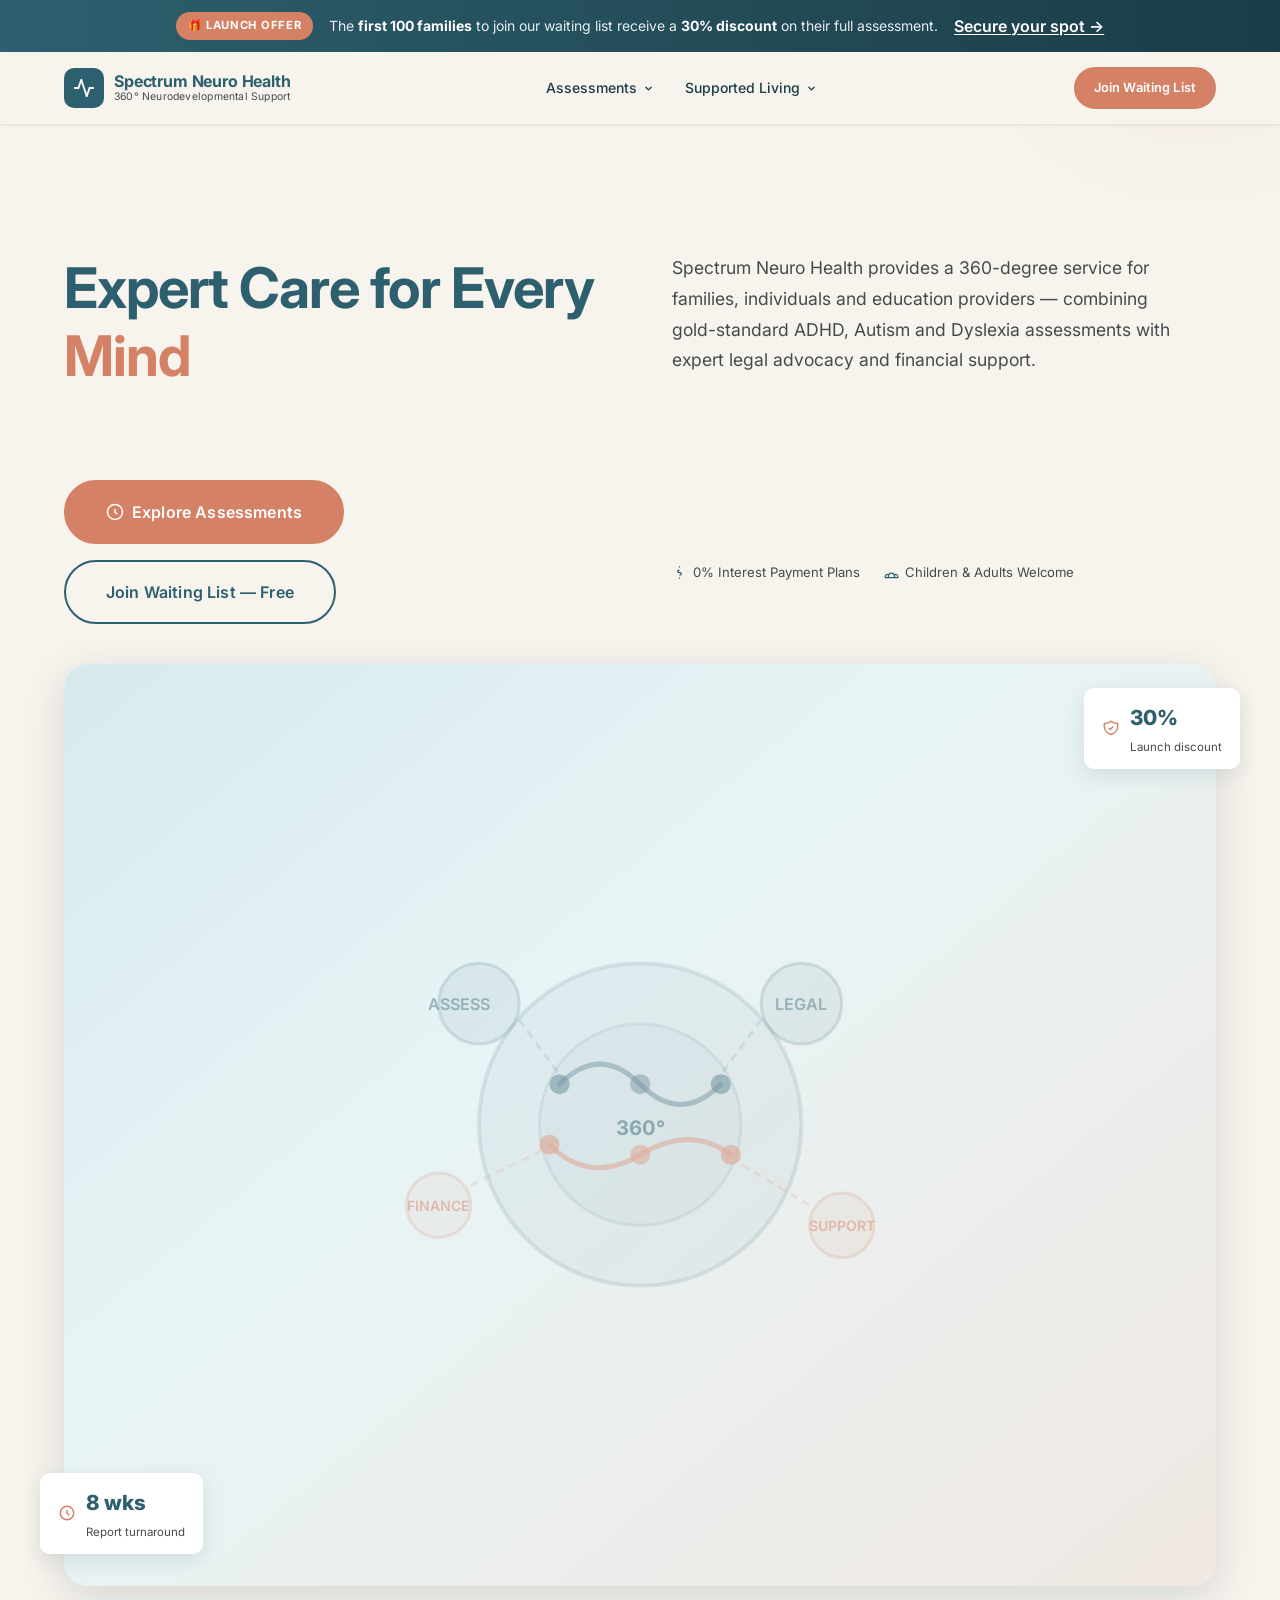
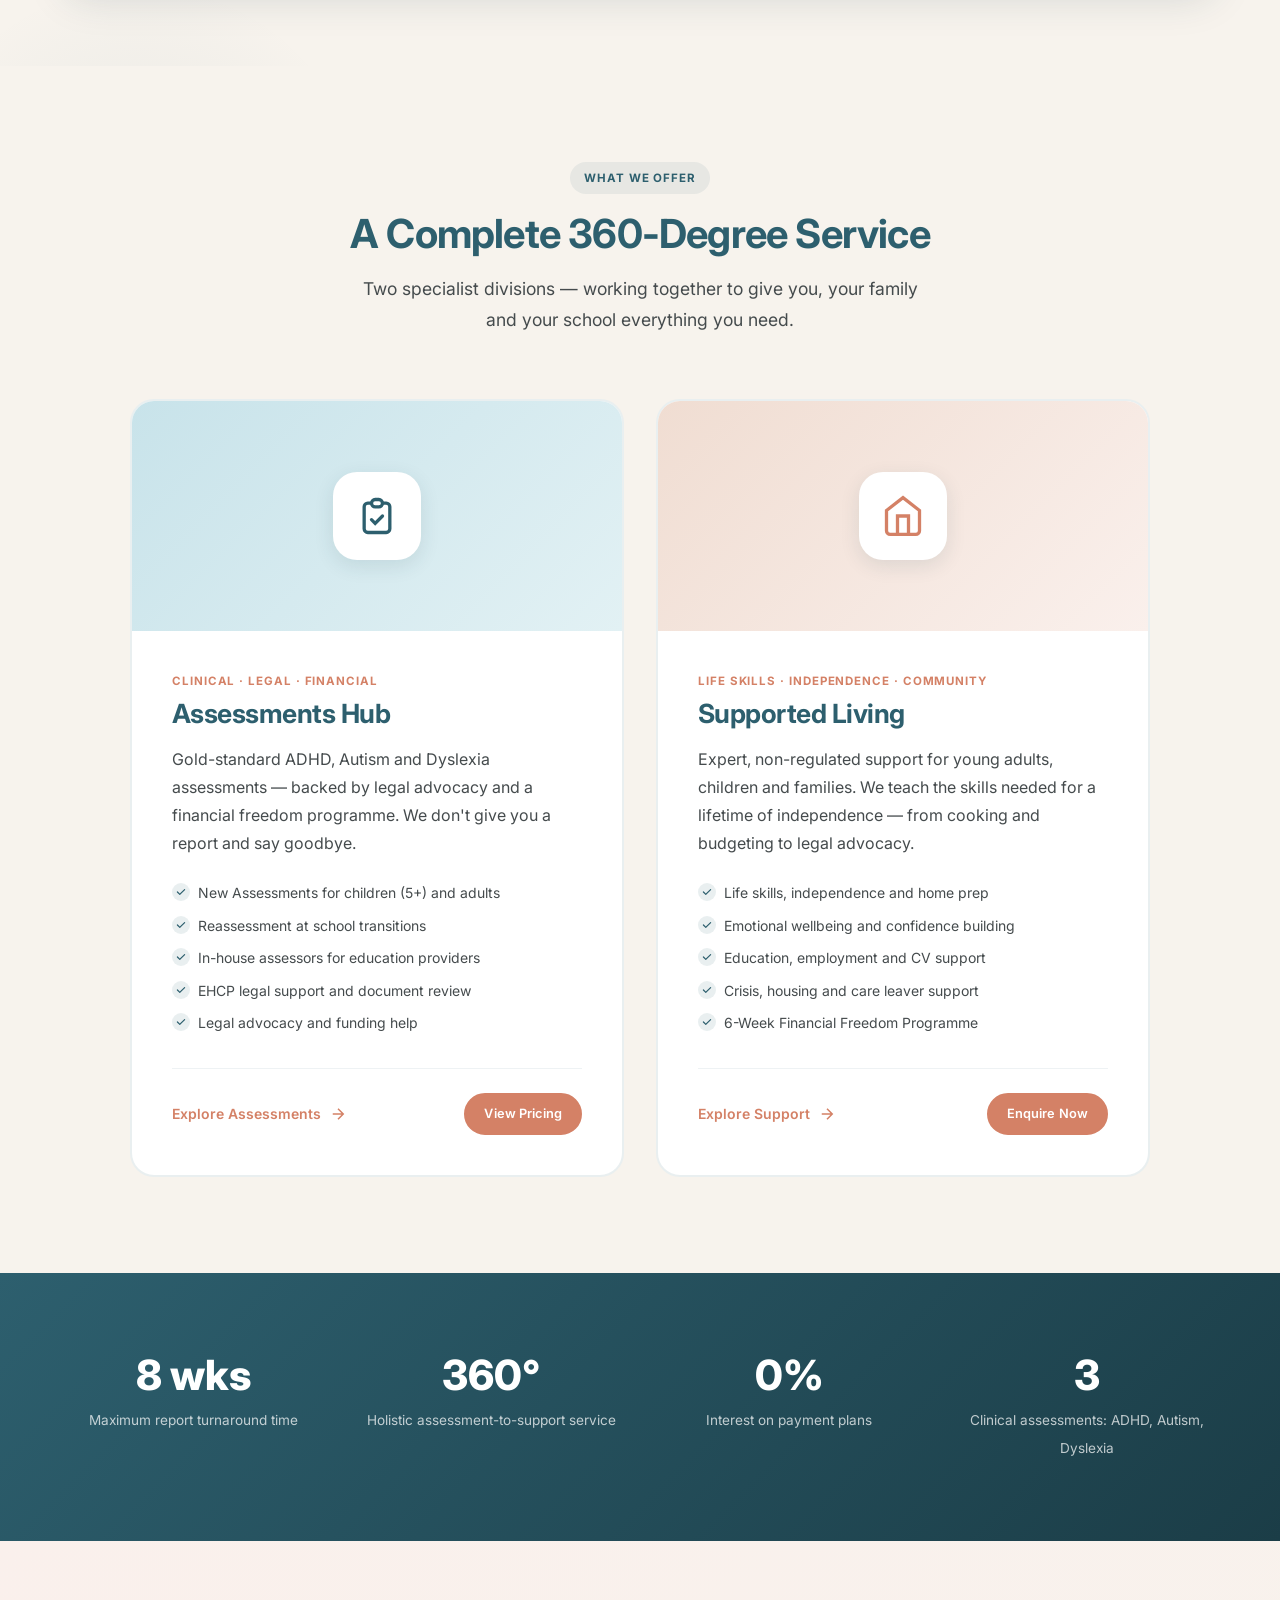
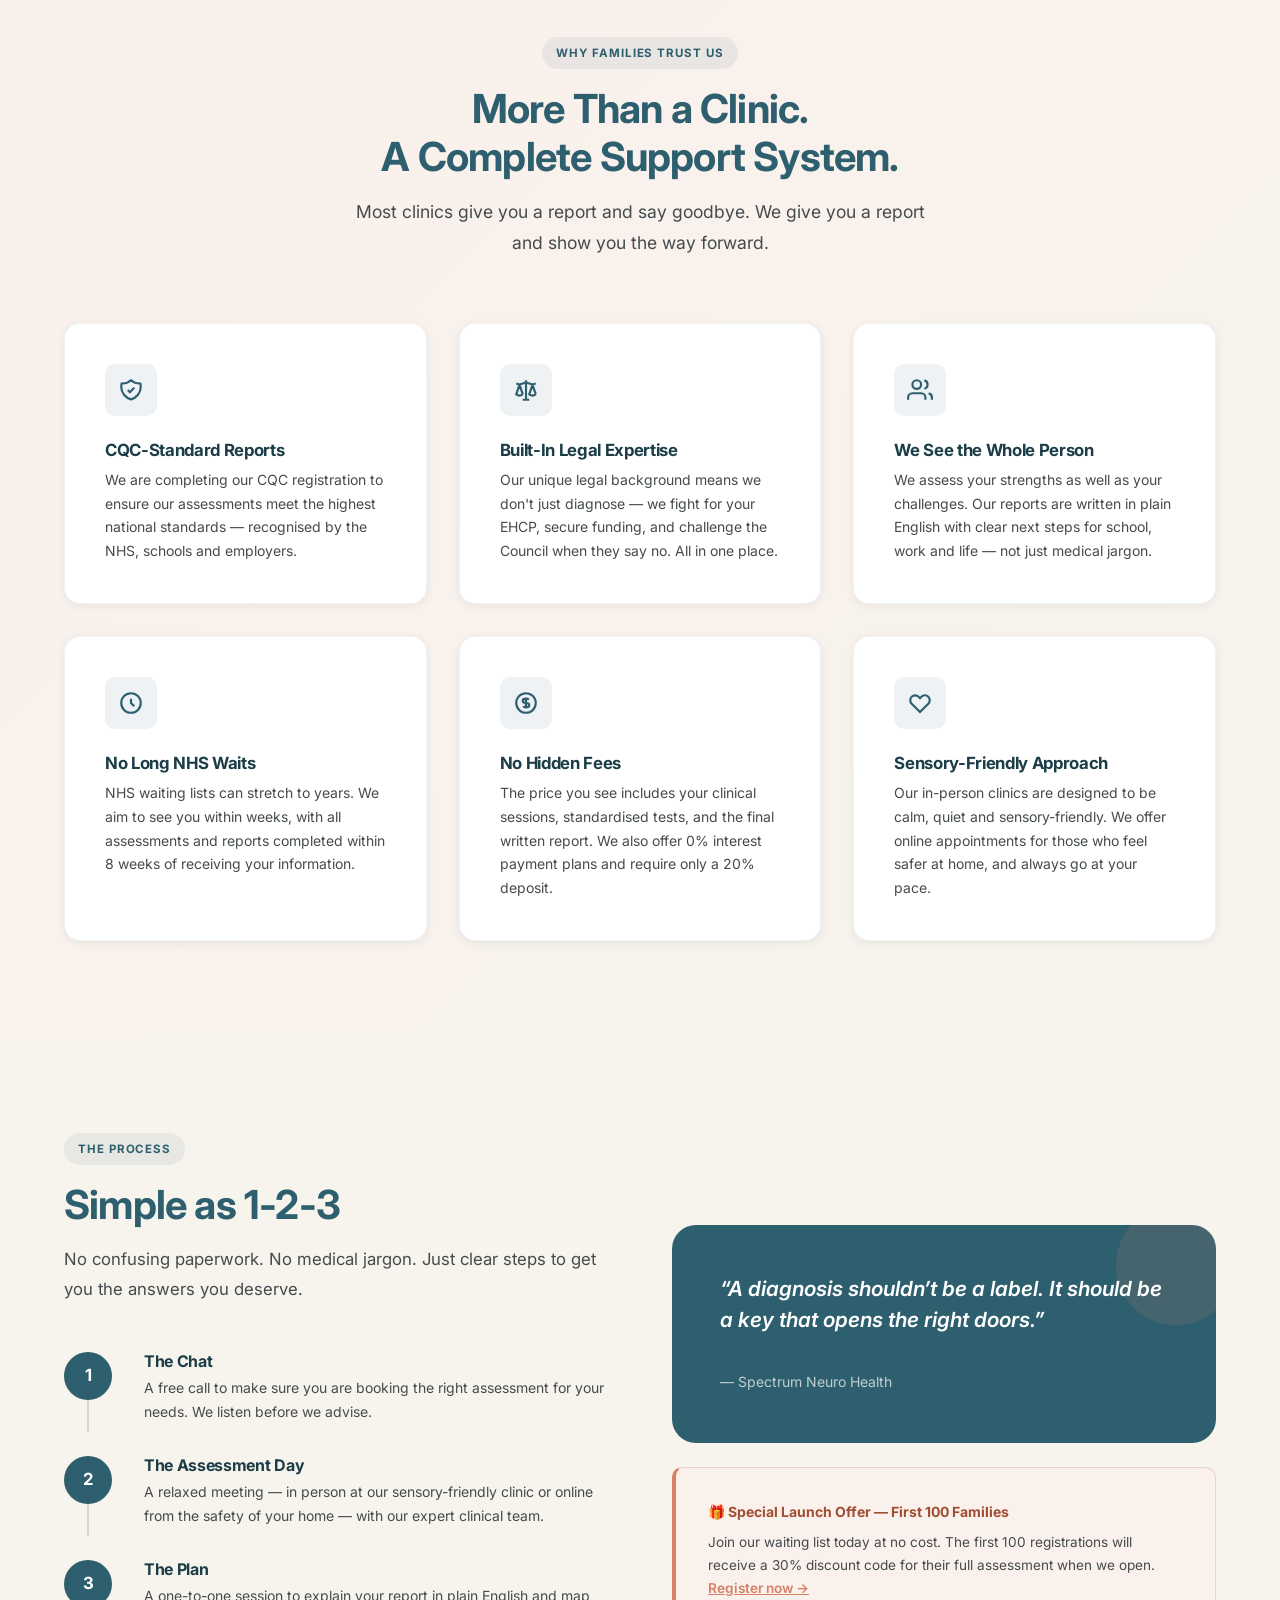
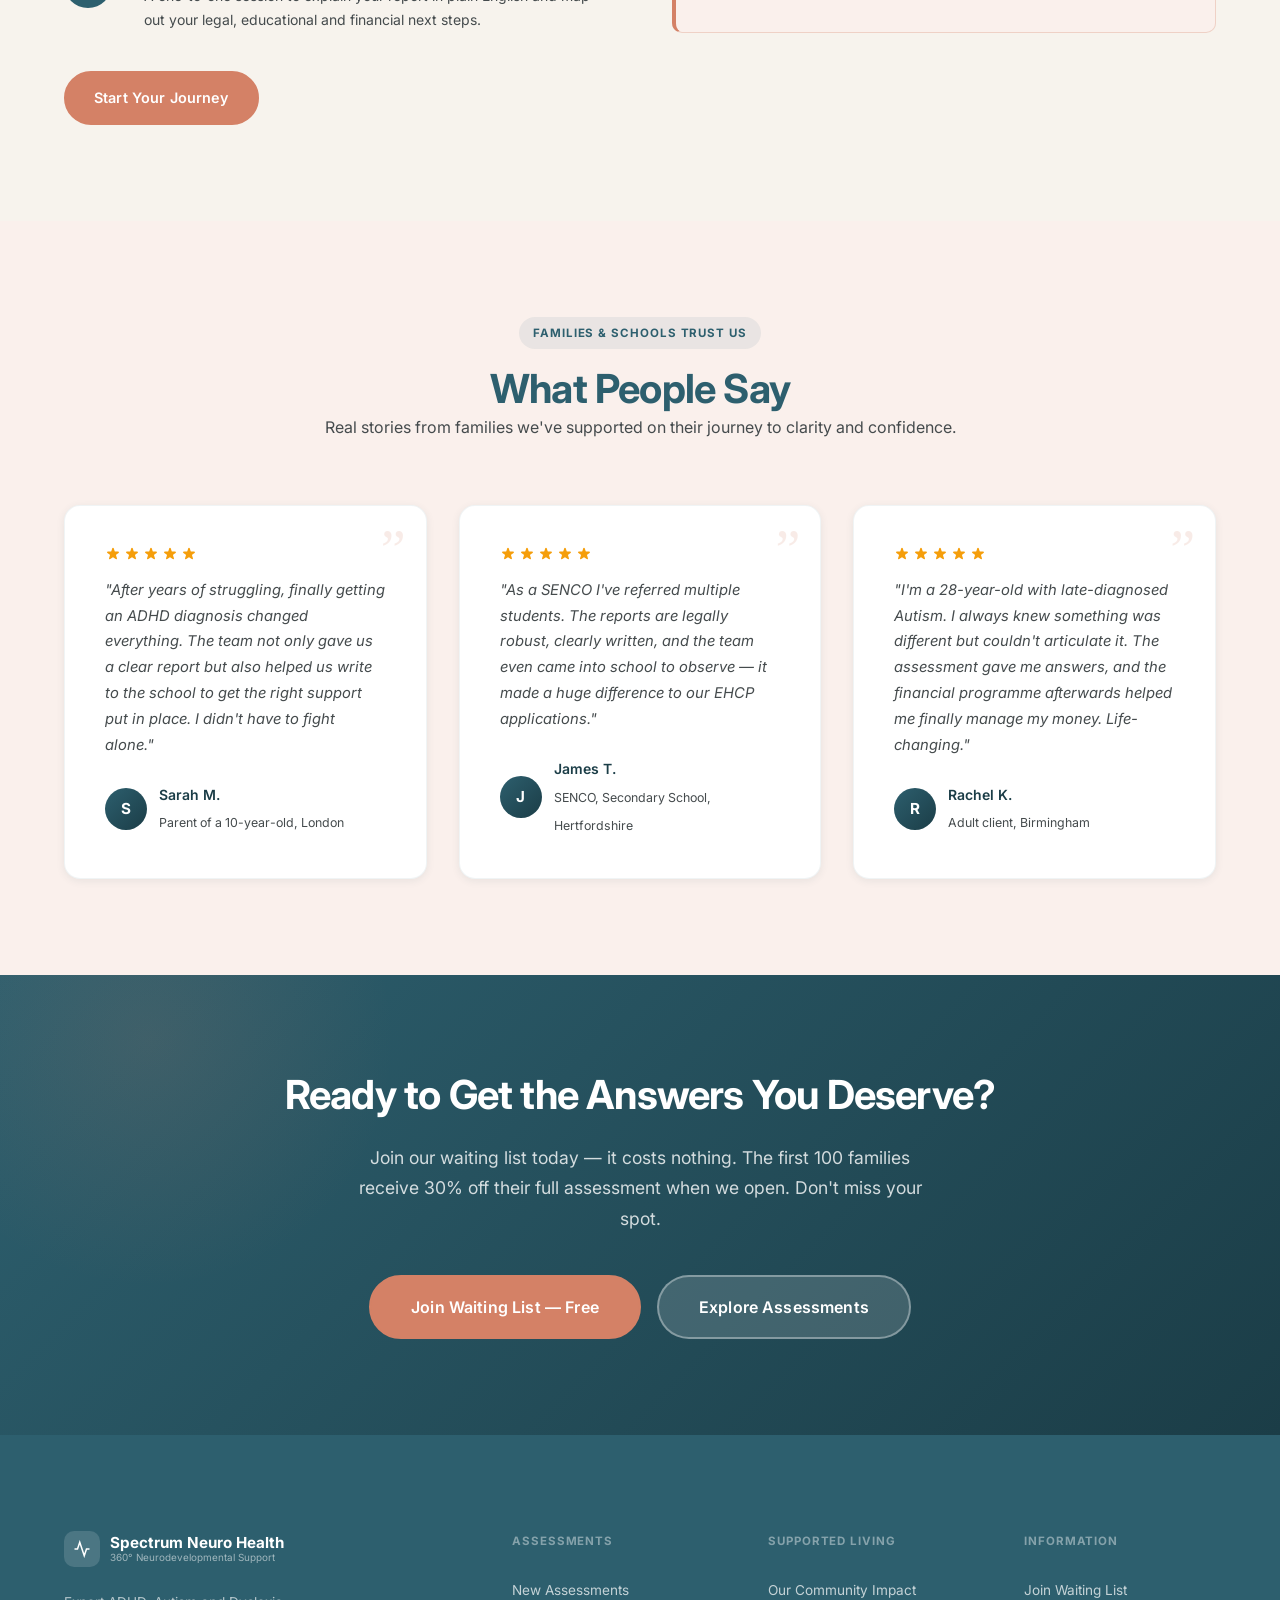
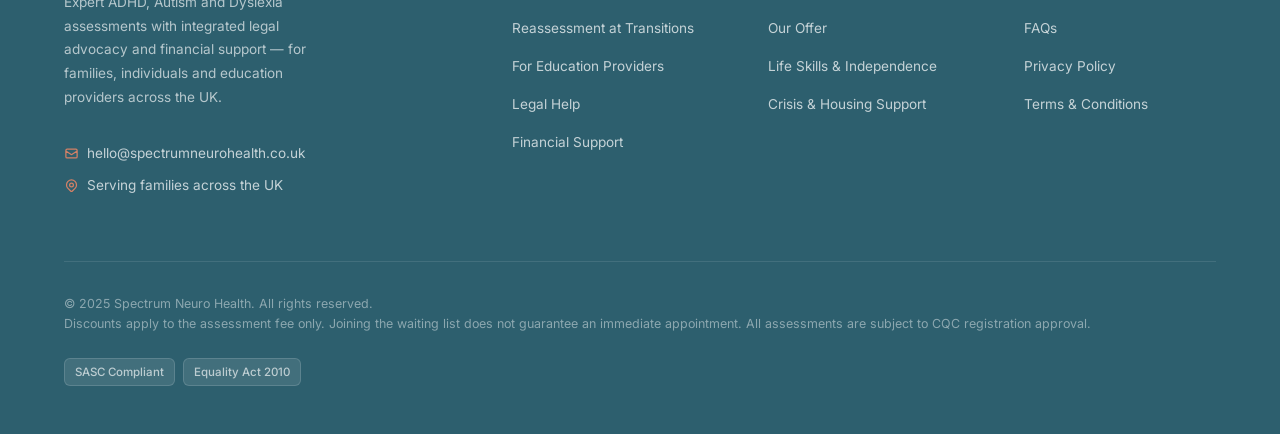
==== commit b66f2fd1: "Edits on home page" ====
--- a/index.html
+++ b/index.html
@@ -194,15 +194,11 @@
     <div class="hero__inner">
 
       <!-- Content -->
-      <div class="hero__content">
-        <div class="hero__badge" aria-label="CQC registration in progress">
-          <span class="dot" aria-hidden="true"></span>
-          CQC Registration in Progress
-        </div>
+      
 
         <h1 class="hero__title" id="hero-heading">
-          Expert Care for Every<br/>
-          <span class="accent">Neurodivergent Mind</span>
+          Expert Care for Every
+          <span class="accent">Mind</span>
         </h1>
 
         <p class="hero__subtitle">
@@ -218,14 +214,7 @@
         </div>
 
         <div class="hero__trust" aria-label="Trust indicators">
-          <span class="hero__trust-item">
-            <svg viewBox="0 0 24 24" fill="none" stroke="currentColor" stroke-width="2" aria-hidden="true"><path d="M9 12l2 2 4-4m5.618-4.016A11.955 11.955 0 0112 2.944a11.955 11.955 0 01-8.618 3.04A12.02 12.02 0 003 9c0 5.591 3.824 10.29 9 11.622 5.176-1.332 9-6.03 9-11.622 0-1.042-.133-2.052-.382-3.016z"/></svg>
-            CQC Regulated (pending)
-          </span>
-          <span class="hero__trust-item">
-            <svg viewBox="0 0 24 24" fill="none" stroke="currentColor" stroke-width="2" aria-hidden="true"><path d="M3 6l3 1m0 0l-3 9a5.002 5.002 0 006.001 0M6 7l3 9M6 7l6-2m6 2l3-1m-3 1l-3 9a5.002 5.002 0 006.001 0"/></svg>
-            Legal Advocacy Included
-          </span>
+          
           <span class="hero__trust-item">
             <svg viewBox="0 0 24 24" fill="none" stroke="currentColor" stroke-width="2" aria-hidden="true"><path d="M12 8c-1.657 0-3 .895-3 2s1.343 2 3 2 3 .895 3 2-1.343 2-3 2"/><path d="M12 2v2m0 16v2"/></svg>
             0% Interest Payment Plans
@@ -323,7 +312,7 @@
             <li>Reassessment at school transitions</li>
             <li>In-house assessors for education providers</li>
             <li>EHCP legal support and document review</li>
-            <li>6-Week Financial Freedom Programme</li>
+            <li>Legal advocacy and funding help</li>
           </ul>
           <div class="service-tile__cta-row">
             <span class="service-tile__link">
@@ -351,7 +340,7 @@
             <li>Emotional wellbeing and confidence building</li>
             <li>Education, employment and CV support</li>
             <li>Crisis, housing and care leaver support</li>
-            <li>Legal advocacy and funding help</li>
+            <li>6-Week Financial Freedom Programme</li>
           </ul>
           <div class="service-tile__cta-row">
             <span class="service-tile__link">
@@ -677,7 +666,6 @@
         Discounts apply to the assessment fee only. Joining the waiting list does not guarantee an immediate appointment. All assessments are subject to CQC registration approval.
       </p>
       <div class="footer__badges" aria-label="Accreditations">
-        <span class="footer__badge">CQC Pending</span>
         <span class="footer__badge">SASC Compliant</span>
         <span class="footer__badge">Equality Act 2010</span>
       </div>
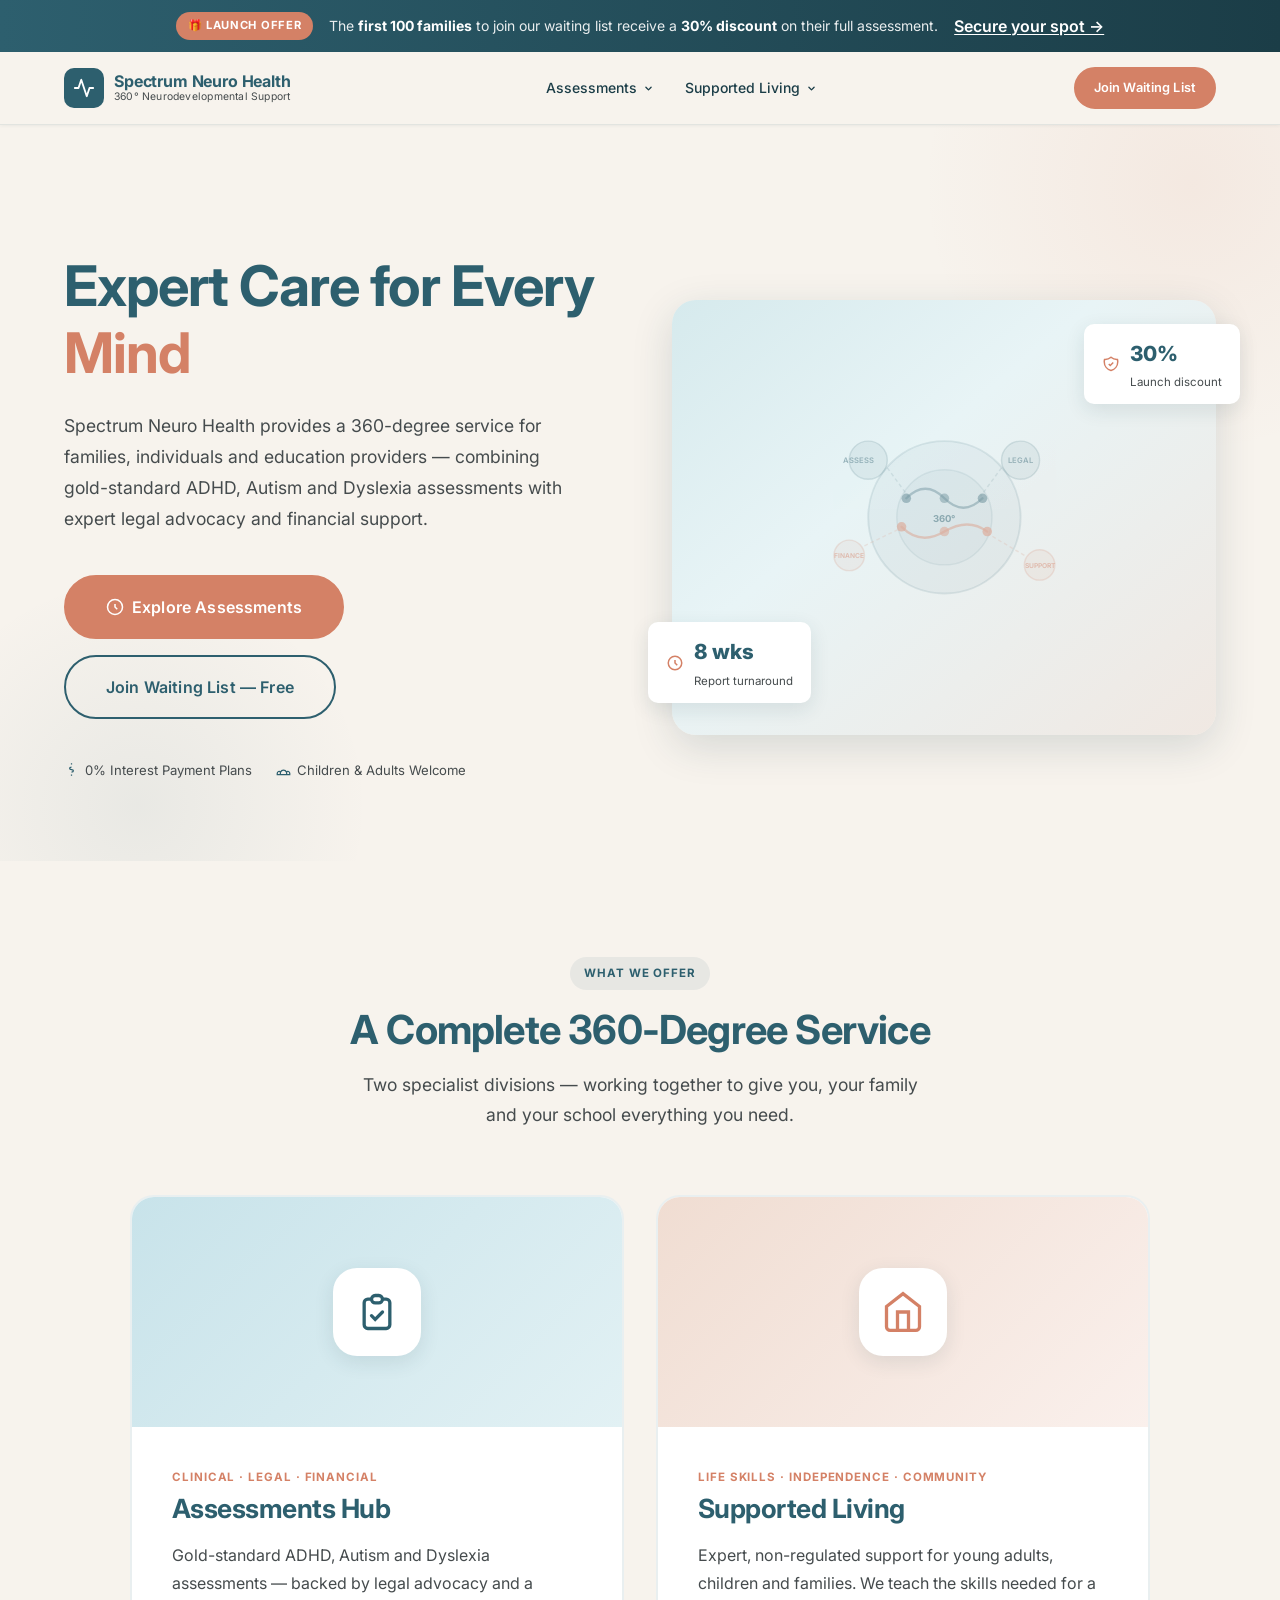
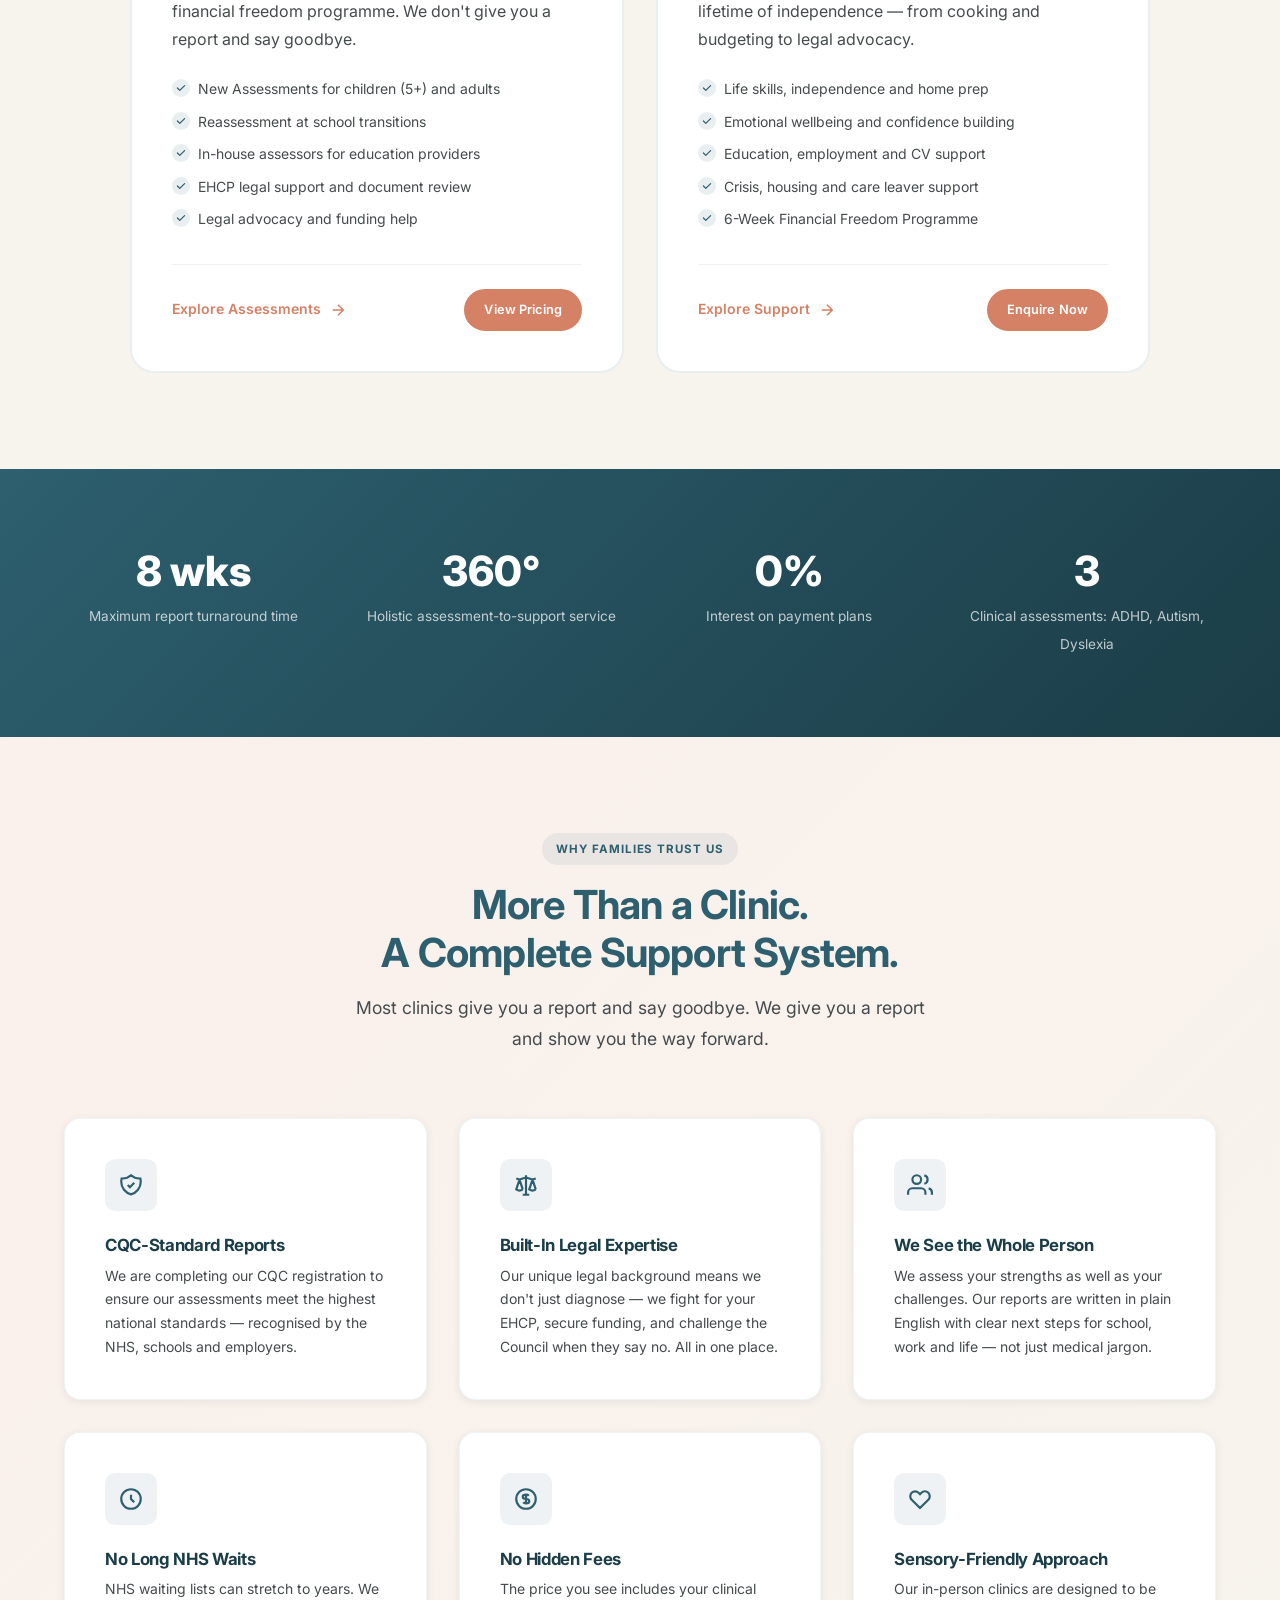
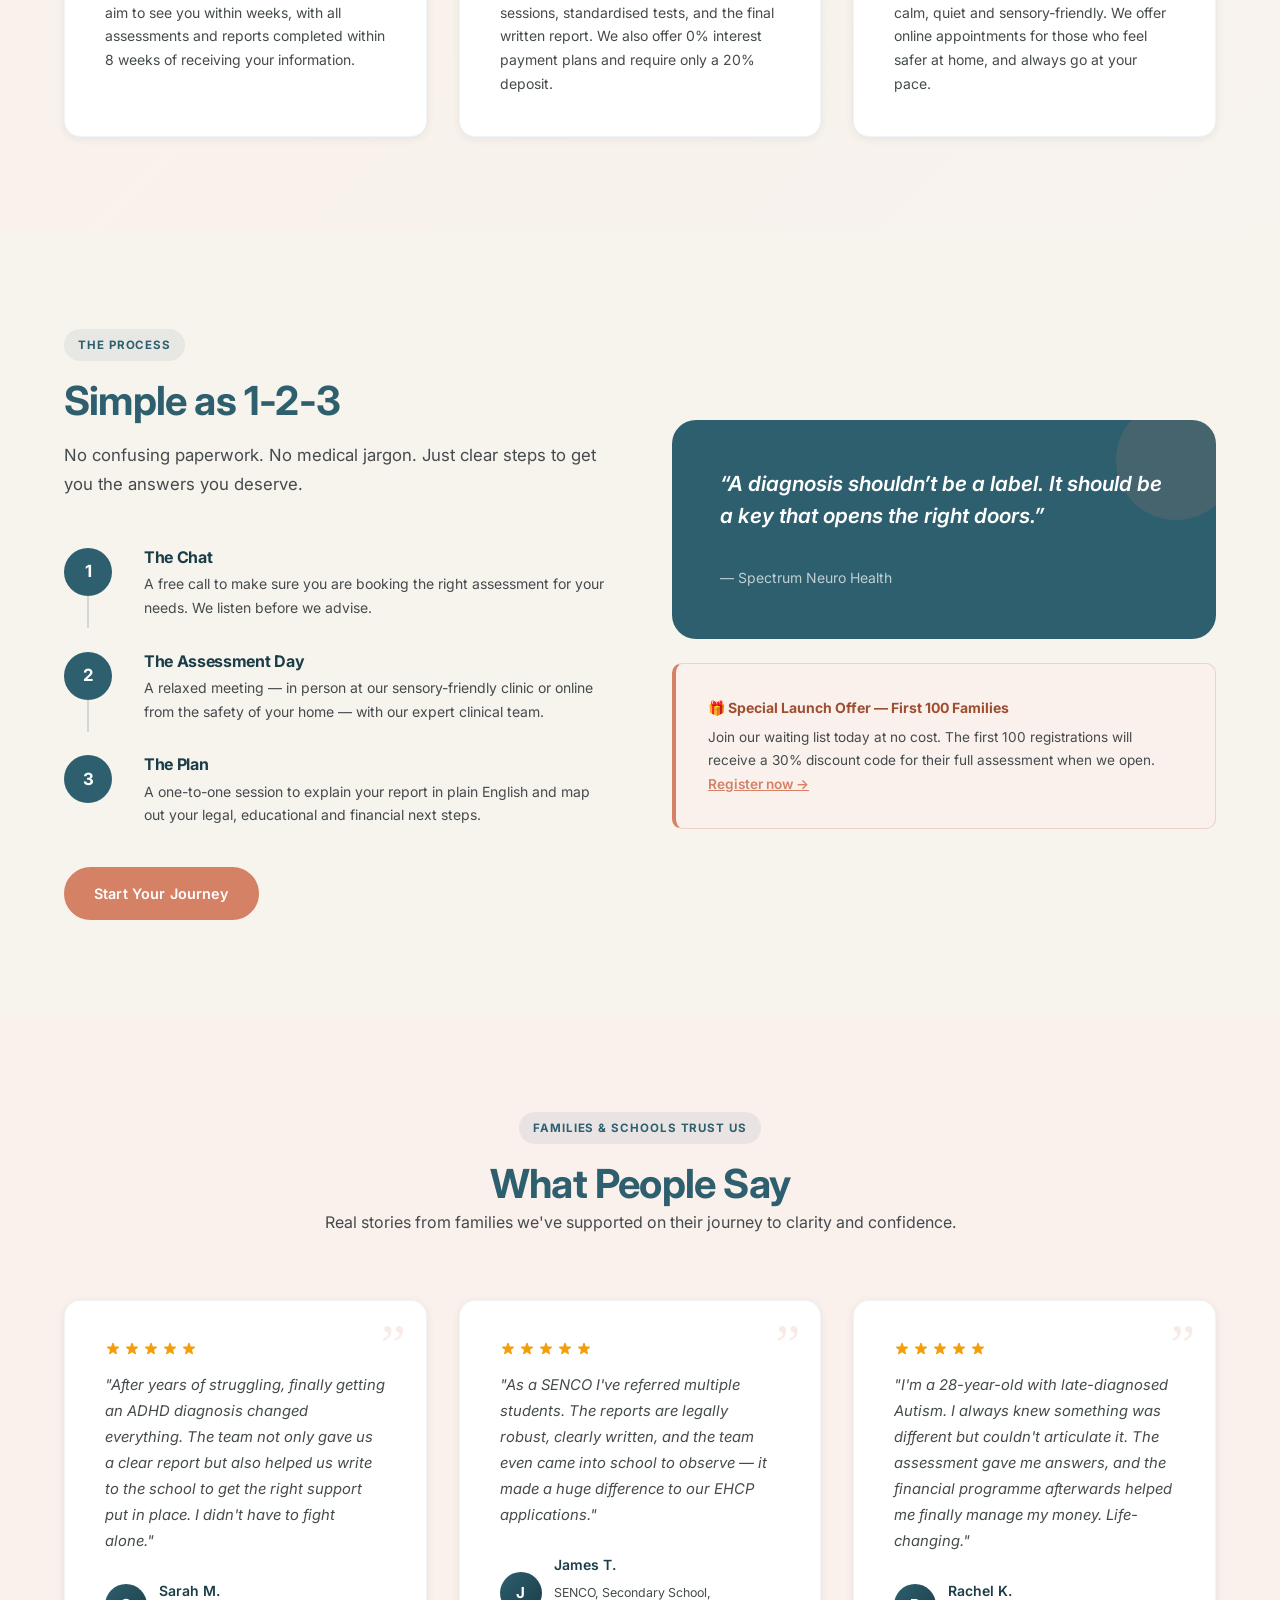
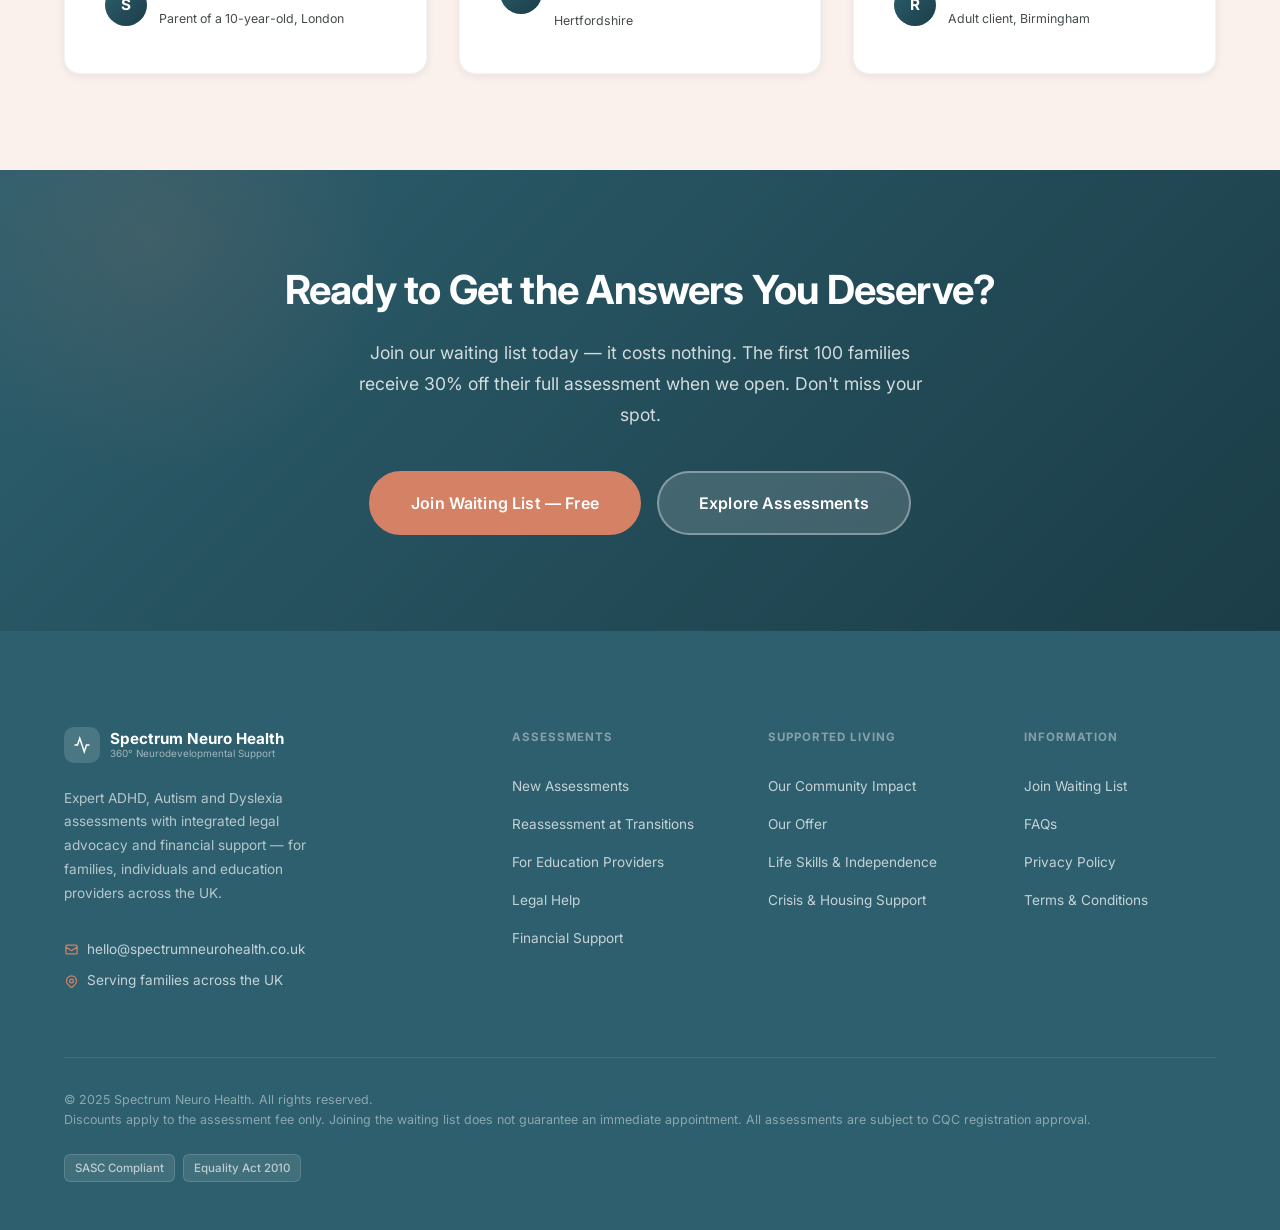
==== commit feeadef3: "Update index.html" ====
--- a/index.html
+++ b/index.html
@@ -194,7 +194,7 @@
     <div class="hero__inner">
 
       <!-- Content -->
-      
+      <div>
 
         <h1 class="hero__title" id="hero-heading">
           Expert Care for Every
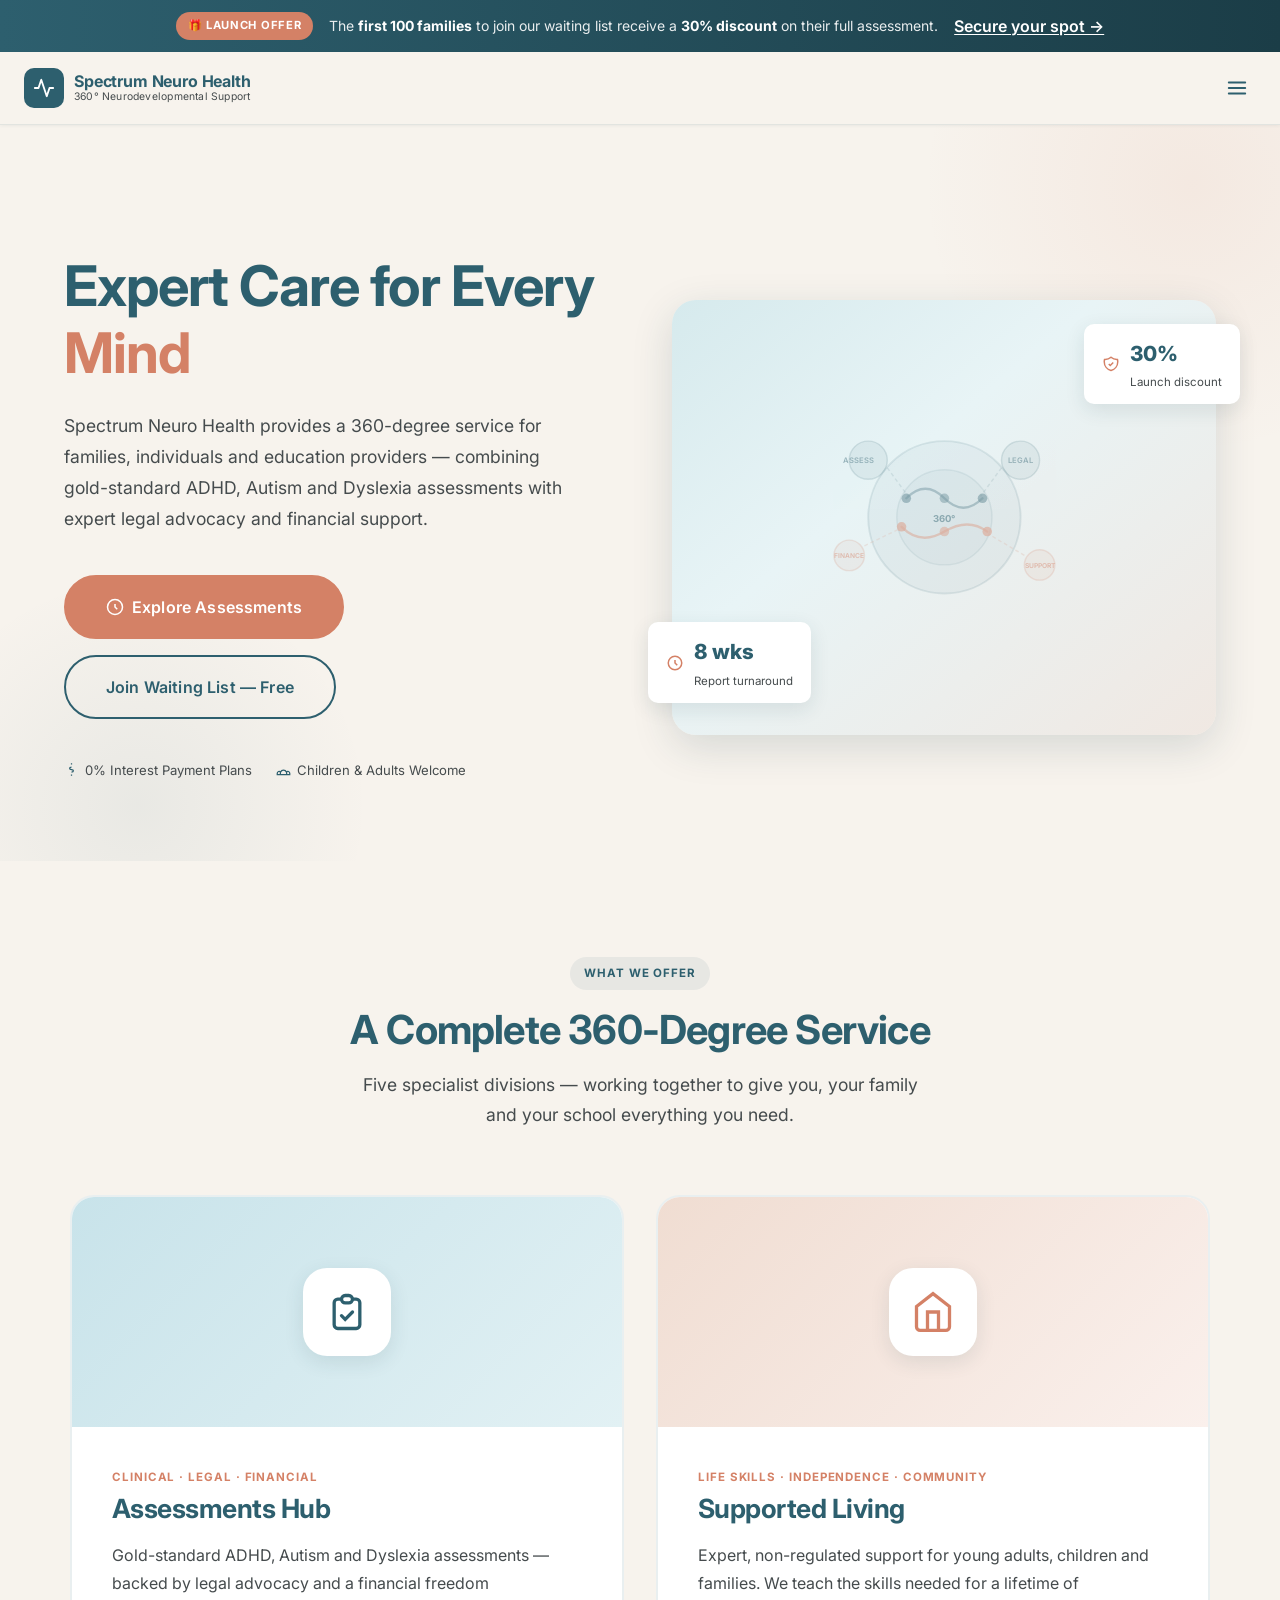
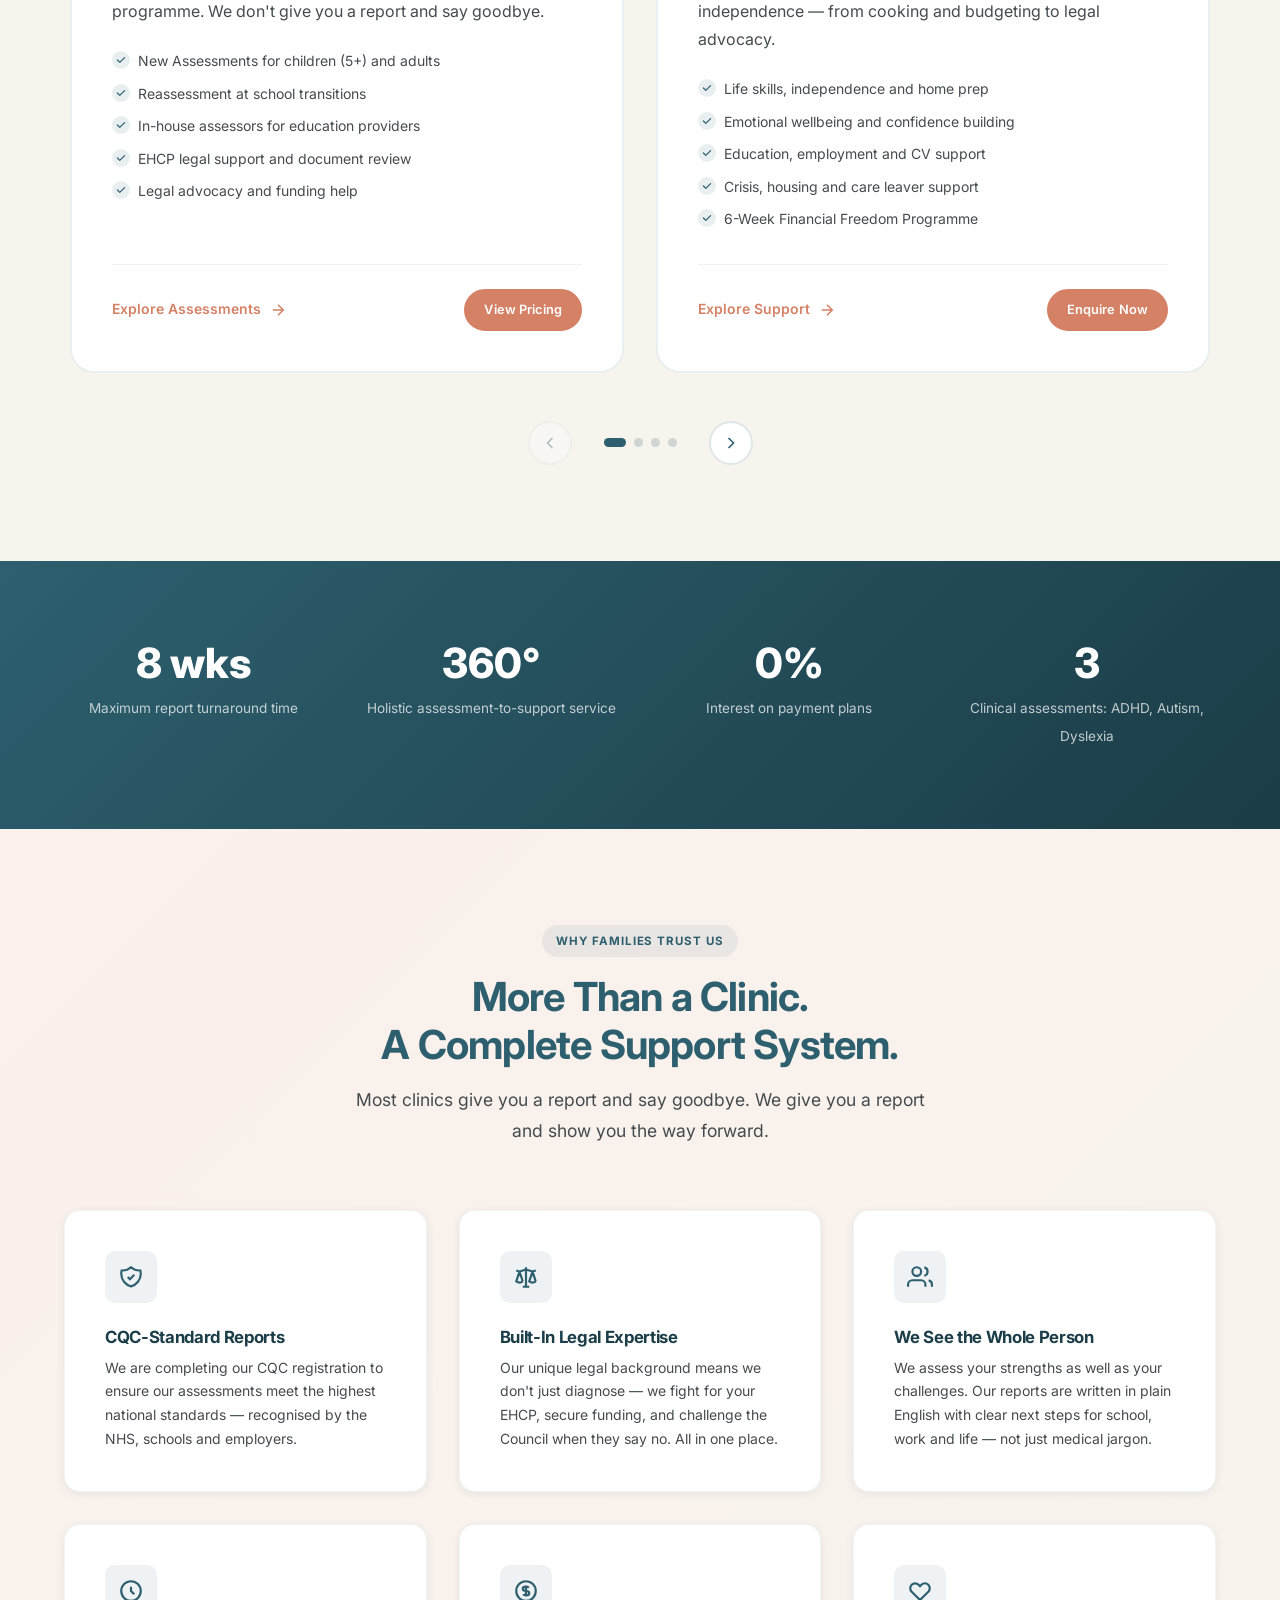
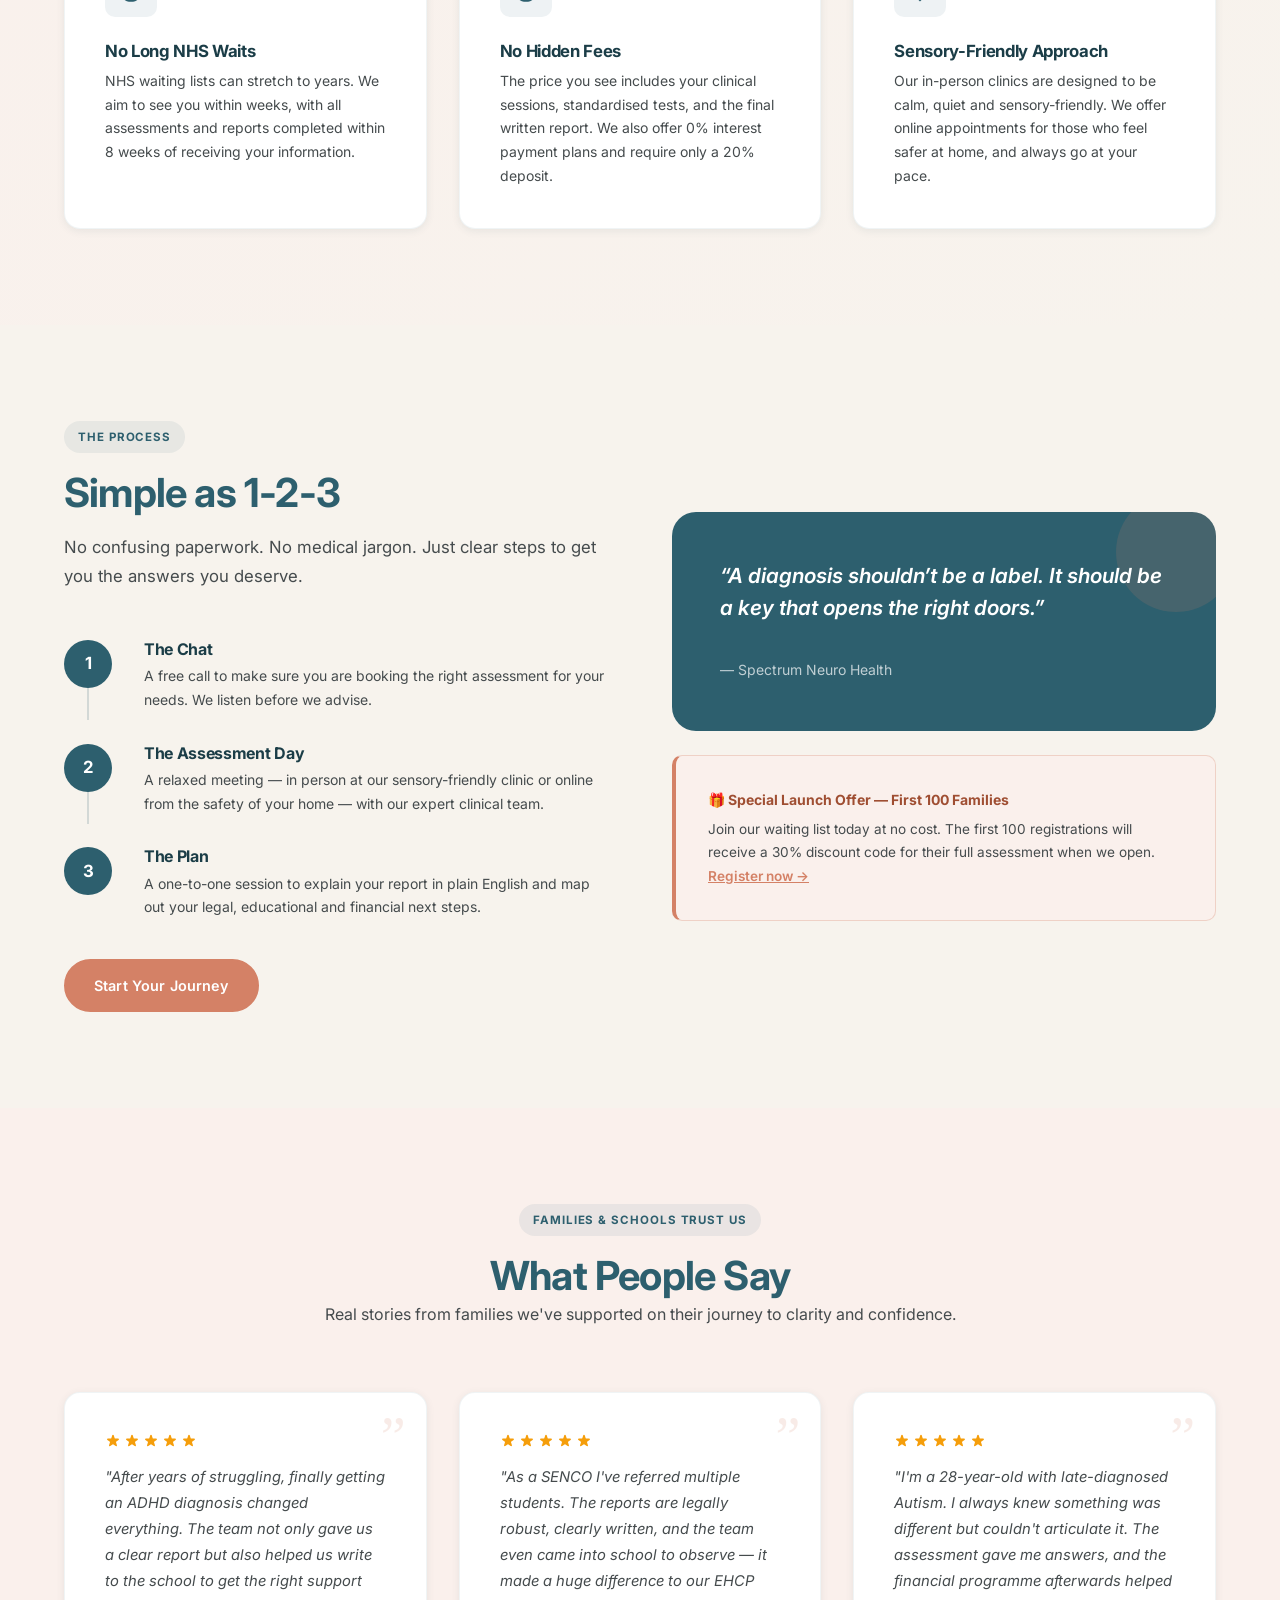
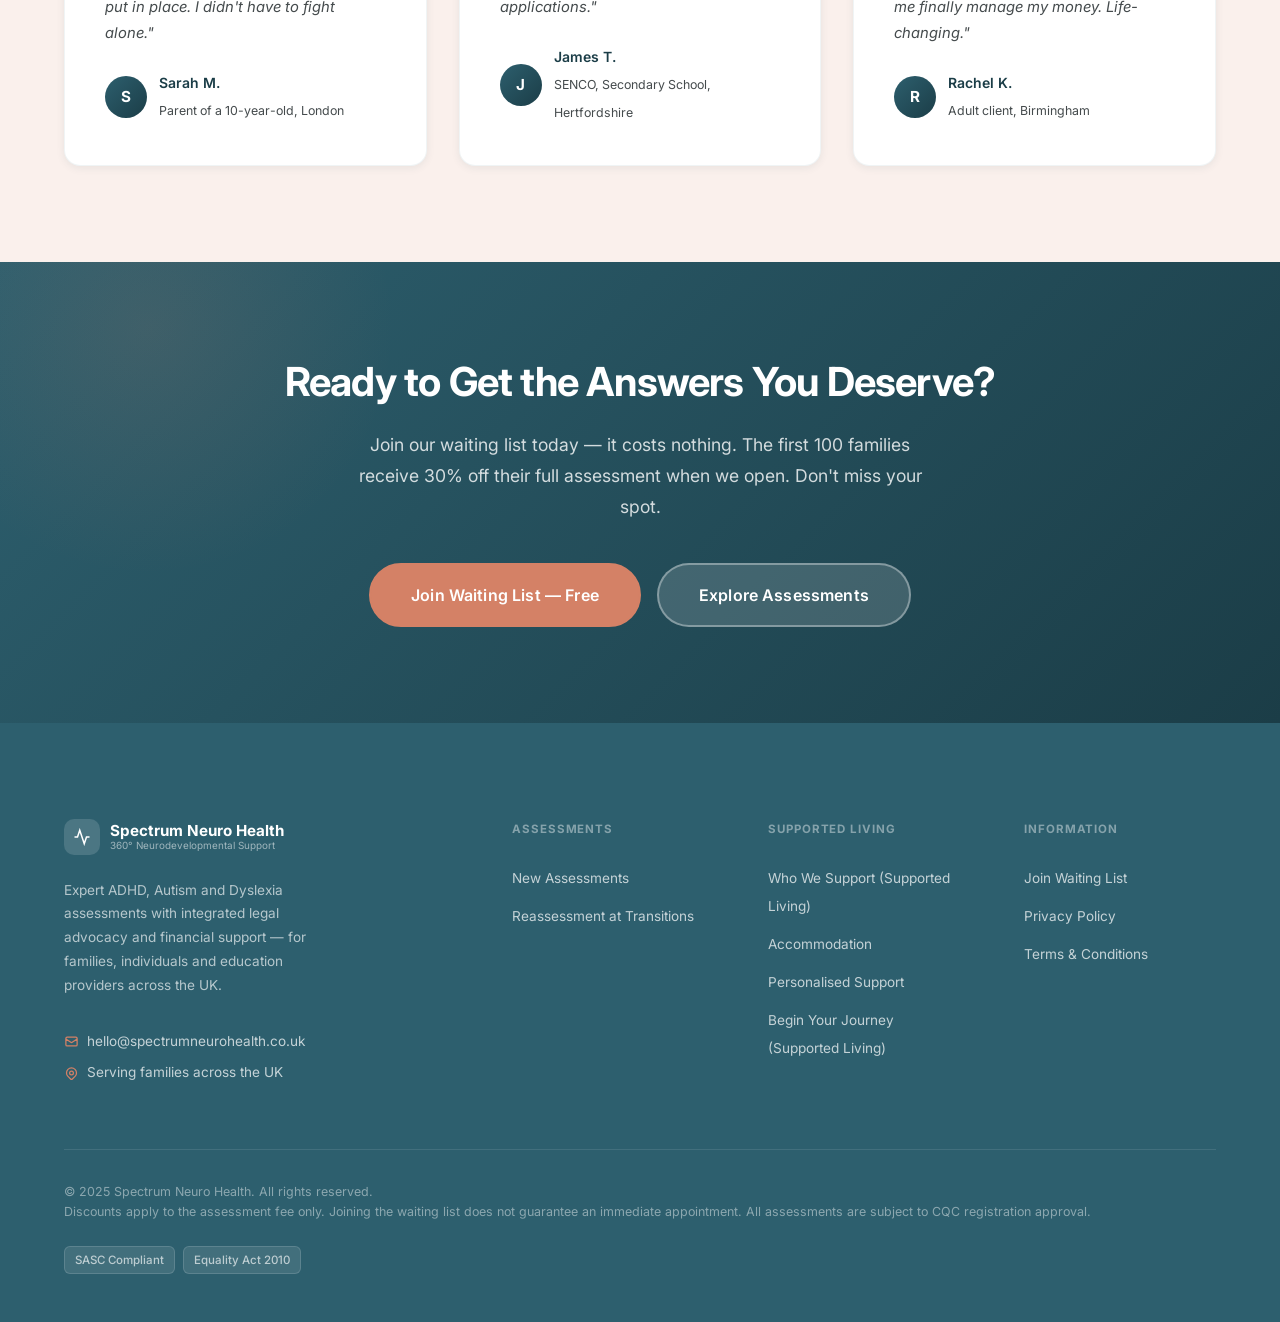
==== commit e3bc1aa5: "Changes 12th July." ====
--- a/index.html
+++ b/index.html
@@ -66,33 +66,6 @@
                 <span class="nav__dd-sub">School &amp; college transitions</span>
               </span>
             </a>
-            <a href="assessments.html#education" class="nav__dd-item" role="menuitem">
-              <span class="nav__dd-icon" aria-hidden="true">
-                <svg viewBox="0 0 24 24" fill="none" stroke="currentColor" stroke-width="2"><path d="M12 14l9-5-9-5-9 5 9 5z"/><path d="M12 14l6.16-3.422a12.083 12.083 0 01.665 6.479A11.952 11.952 0 0012 20.055a11.952 11.952 0 00-6.824-2.998 12.078 12.078 0 01.665-6.479L12 14z"/></svg>
-              </span>
-              <span class="nav__dd-label">
-                <span class="nav__dd-main">For Education Providers</span>
-                <span class="nav__dd-sub">SEN &amp; legal compliance</span>
-              </span>
-            </a>
-            <a href="assessments.html#legal" class="nav__dd-item" role="menuitem">
-              <span class="nav__dd-icon" aria-hidden="true">
-                <svg viewBox="0 0 24 24" fill="none" stroke="currentColor" stroke-width="2"><path d="M3 6l3 1m0 0l-3 9a5.002 5.002 0 006.001 0M6 7l3 9M6 7l6-2m6 2l3-1m-3 1l-3 9a5.002 5.002 0 006.001 0M18 7l3 9m-3-9l-6-2m0-2v2m0 16V5m0 16H9m3 0h3"/></svg>
-              </span>
-              <span class="nav__dd-label">
-                <span class="nav__dd-main">Legal Help</span>
-                <span class="nav__dd-sub">EHCP, SEND &amp; advocacy</span>
-              </span>
-            </a>
-            <a href="assessments.html#financial" class="nav__dd-item" role="menuitem">
-              <span class="nav__dd-icon" aria-hidden="true">
-                <svg viewBox="0 0 24 24" fill="none" stroke="currentColor" stroke-width="2"><path d="M12 8c-1.657 0-3 .895-3 2s1.343 2 3 2 3 .895 3 2-1.343 2-3 2m0-8c1.11 0 2.08.402 2.599 1M12 8V7m0 1v8m0 0v1m0-1c-1.11 0-2.08-.402-2.599-1M21 12a9 9 0 11-18 0 9 9 0 0118 0z"/></svg>
-              </span>
-              <span class="nav__dd-label">
-                <span class="nav__dd-main">Financial Support</span>
-                <span class="nav__dd-sub">6-week money confidence programme</span>
-              </span>
-            </a>
           </div>
         </li>
 
@@ -102,22 +75,250 @@
             <svg viewBox="0 0 20 20" fill="currentColor" aria-hidden="true"><path fill-rule="evenodd" d="M5.293 7.293a1 1 0 011.414 0L10 10.586l3.293-3.293a1 1 0 111.414 1.414l-4 4a1 1 0 01-1.414 0l-4-4a1 1 0 010-1.414z" clip-rule="evenodd"/></svg>
           </a>
           <div class="nav__dropdown" role="menu">
-            <a href="supported-living.html#impact" class="nav__dd-item" role="menuitem">
+            <a href="supported-living.html#who-we-support" class="nav__dd-item" role="menuitem">
+              <span class="nav__dd-icon" aria-hidden="true">
+                <svg viewBox="0 0 24 24" fill="none" stroke="currentColor" stroke-width="2"><path d="M17 21v-2a4 4 0 00-4-4H5a4 4 0 00-4 4v2"/><circle cx="9" cy="7" r="4"/></svg>
+              </span>
+              <span class="nav__dd-label">
+                <span class="nav__dd-main">Who We Support</span>
+                <span class="nav__dd-sub">Supported Living</span>
+              </span>
+            </a>
+            <a href="supported-living.html#accommodation" class="nav__dd-item" role="menuitem">
+              <span class="nav__dd-icon" aria-hidden="true">
+                <svg viewBox="0 0 24 24" fill="none" stroke="currentColor" stroke-width="2"><path d="M3 9l9-7 9 7v11a2 2 0 01-2 2H5a2 2 0 01-2-2z"/><polyline points="9 22 9 12 15 12 15 22"/></svg>
+              </span>
+              <span class="nav__dd-label">
+                <span class="nav__dd-main">Accommodation</span>
+              </span>
+            </a>
+            <a href="supported-living.html#personalised-support" class="nav__dd-item" role="menuitem">
+              <span class="nav__dd-icon" aria-hidden="true">
+                <svg viewBox="0 0 24 24" fill="none" stroke="currentColor" stroke-width="2"><path d="M4.318 6.318a4.5 4.5 0 000 6.364L12 20.364l7.682-7.682a4.5 4.5 0 00-6.364-6.364L12 7.636l-1.318-1.318a4.5 4.5 0 00-6.364 0z"/></svg>
+              </span>
+              <span class="nav__dd-label">
+                <span class="nav__dd-main">Personalised Support</span>
+              </span>
+            </a>
+            <a href="supported-living.html#begin-your-journey" class="nav__dd-item" role="menuitem">
+              <span class="nav__dd-icon" aria-hidden="true">
+                <svg viewBox="0 0 24 24" fill="none" stroke="currentColor" stroke-width="2"><path d="M3 6l3 1m0 0l-3 9a5.002 5.002 0 006.001 0"/></svg>
+              </span>
+              <span class="nav__dd-label">
+                <span class="nav__dd-main">Begin Your Journey</span>
+                <span class="nav__dd-sub">Supported Living</span>
+              </span>
+            </a>
+          </div>
+        </li>
+
+        <li class="nav__item">
+          <a href="home-community-support.html" class="nav__link" aria-haspopup="true">
+            Home &amp; Community
+            <svg viewBox="0 0 20 20" fill="currentColor" aria-hidden="true"><path fill-rule="evenodd" d="M5.293 7.293a1 1 0 011.414 0L10 10.586l3.293-3.293a1 1 0 111.414 1.414l-4 4a1 1 0 01-1.414 0l-4-4a1 1 0 010-1.414z" clip-rule="evenodd"/></svg>
+          </a>
+          <div class="nav__dropdown" role="menu">
+            <a href="home-community-support.html#who-we-support" class="nav__dd-item" role="menuitem">
+              <span class="nav__dd-icon" aria-hidden="true">
+                <svg viewBox="0 0 24 24" fill="none" stroke="currentColor" stroke-width="2"><path d="M17 21v-2a4 4 0 00-4-4H5a4 4 0 00-4 4v2"/><circle cx="9" cy="7" r="4"/></svg>
+              </span>
+              <span class="nav__dd-label">
+                <span class="nav__dd-main">Who We Support</span>
+              </span>
+            </a>
+            <a href="home-community-support.html#what-we-help-with" class="nav__dd-item" role="menuitem">
+              <span class="nav__dd-icon" aria-hidden="true">
+                <svg viewBox="0 0 24 24" fill="none" stroke="currentColor" stroke-width="2"><path d="M3 9l9-7 9 7v11a2 2 0 01-2 2H5a2 2 0 01-2-2z"/></svg>
+              </span>
+              <span class="nav__dd-label">
+                <span class="nav__dd-main">What We Can Help With</span>
+              </span>
+            </a>
+            <a href="home-community-support.html#how-it-works" class="nav__dd-item" role="menuitem">
+              <span class="nav__dd-icon" aria-hidden="true">
+                <svg viewBox="0 0 24 24" fill="none" stroke="currentColor" stroke-width="2"><path d="M12 8v4l3 3m6-3a9 9 0 11-18 0 9 9 0 0118 0z"/></svg>
+              </span>
+              <span class="nav__dd-label">
+                <span class="nav__dd-main">How It Works</span>
+              </span>
+            </a>
+            <a href="home-community-support.html#get-support" class="nav__dd-item" role="menuitem">
+              <span class="nav__dd-icon" aria-hidden="true">
+                <svg viewBox="0 0 24 24" fill="none" stroke="currentColor" stroke-width="2"><path d="M3 6l3 1m0 0l-3 9a5.002 5.002 0 006.001 0"/></svg>
+              </span>
+              <span class="nav__dd-label">
+                <span class="nav__dd-main">Get Support</span>
+              </span>
+            </a>
+          </div>
+        </li>
+
+        <li class="nav__item">
+          <a href="women.html" class="nav__link">
+            Women
+            <svg viewBox="0 0 20 20" fill="currentColor" aria-hidden="true"><path fill-rule="evenodd" d="M5.293 7.293a1 1 0 011.414 0L10 10.586l3.293-3.293a1 1 0 111.414 1.414l-4 4a1 1 0 01-1.414 0l-4-4a1 1 0 010-1.414z" clip-rule="evenodd"/></svg>
+          </a>
+          <div class="nav__dropdown" role="menu">
+            <a href="women.html#understanding-neurodivergence" class="nav__dd-item"><span class="nav__dd-icon"><svg viewBox="0 0 24 24" fill="none" stroke="currentColor" stroke-width="2"><path d="M9 12l2 2 4-4m5.618-4.016A11.955 11.955 0 0112 2.944a11.955 11.955 0 01-8.618 3.04A12.02 12.02 0 003 9c0 5.591 3.824 10.29 9 11.622 5.176-1.332 9-6.03 9-11.622 0-1.042-.133-2.052-.382-3.016z"/></svg></span><span class="nav__dd-label"><span class="nav__dd-main">Understanding Neurodivergence</span></span></a>
+            <a href="women.html#how-we-help" class="nav__dd-item"><span class="nav__dd-icon"><svg viewBox="0 0 24 24" fill="none" stroke="currentColor" stroke-width="2"><path d="M9 5H7a2 2 0 00-2 2v12a2 2 0 002 2h10a2 2 0 002-2V7a2 2 0 00-2-2h-2M9 5a2 2 0 002 2h2a2 2 0 002-2M9 5a2 2 0 012-2h2a2 2 0 012 2m-6 9l2 2 4-4"/></svg></span><span class="nav__dd-label"><span class="nav__dd-main">How We Help</span></span></a>
+            <a href="women.html#womens-health-wellbeing" class="nav__dd-item"><span class="nav__dd-icon"><svg viewBox="0 0 24 24" fill="none" stroke="currentColor" stroke-width="2"><path d="M4.318 6.318a4.5 4.5 0 000 6.364L12 20.364l7.682-7.682a4.5 4.5 0 00-6.364-6.364L12 7.636l-1.318-1.318a4.5 4.5 0 00-6.364 0z"/></svg></span><span class="nav__dd-label"><span class="nav__dd-main">Women's Health &amp; Wellbeing</span></span></a>
+            <a href="women.html#begin-your-journey" class="nav__dd-item"><span class="nav__dd-icon"><svg viewBox="0 0 24 24" fill="none" stroke="currentColor" stroke-width="2"><path d="M3 6l3 1m0 0l-3 9a5.002 5.002 0 006.001 0"/></svg></span><span class="nav__dd-label"><span class="nav__dd-main">Begin Your Journey</span><span class="nav__dd-sub">Women</span></span></a>
+          </div>
+        </li>
+        <li class="nav__item">
+          <a href="advocacy-life-planning.html" class="nav__link" aria-haspopup="true">
+            Advocacy
+            <svg viewBox="0 0 20 20" fill="currentColor" aria-hidden="true"><path fill-rule="evenodd" d="M5.293 7.293a1 1 0 011.414 0L10 10.586l3.293-3.293a1 1 0 111.414 1.414l-4 4a1 1 0 01-1.414 0l-4-4a1 1 0 010-1.414z" clip-rule="evenodd"/></svg>
+          </a>
+          <div class="nav__dropdown" role="menu">
+            <a href="advocacy-life-planning.html#who-we-support" class="nav__dd-item" role="menuitem">
+              <span class="nav__dd-icon" aria-hidden="true">
+                <svg viewBox="0 0 24 24" fill="none" stroke="currentColor" stroke-width="2"><path d="M17 21v-2a4 4 0 00-4-4H5a4 4 0 00-4 4v2"/><circle cx="9" cy="7" r="4"/></svg>
+              </span>
+              <span class="nav__dd-label">
+                <span class="nav__dd-main">Who We Support</span>
+                <span class="nav__dd-sub">Advocacy &amp; Life Planning</span>
+              </span>
+            </a>
+            <a href="advocacy-life-planning.html#education-advocacy" class="nav__dd-item" role="menuitem">
+              <span class="nav__dd-icon" aria-hidden="true">
+                <svg viewBox="0 0 24 24" fill="none" stroke="currentColor" stroke-width="2"><path d="M12 14l9-5-9-5-9 5 9 5z"/></svg>
+              </span>
+              <span class="nav__dd-label">
+                <span class="nav__dd-main">Education Advocacy</span>
+              </span>
+            </a>
+            <a href="advocacy-life-planning.html#benefits-funding" class="nav__dd-item" role="menuitem">
+              <span class="nav__dd-icon" aria-hidden="true">
+                <svg viewBox="0 0 24 24" fill="none" stroke="currentColor" stroke-width="2"><path d="M12 8c-1.657 0-3 .895-3 2s1.343 2 3 2 3 .895 3 2-1.343 2-3 2"/></svg>
+              </span>
+              <span class="nav__dd-label">
+                <span class="nav__dd-main">Benefits &amp; Funding</span>
+              </span>
+            </a>
+            <a href="advocacy-life-planning.html#future-planning" class="nav__dd-item" role="menuitem">
+              <span class="nav__dd-icon" aria-hidden="true">
+                <svg viewBox="0 0 24 24" fill="none" stroke="currentColor" stroke-width="2"><path d="M12 8v4l3 3m6-3a9 9 0 11-18 0 9 9 0 0118 0z"/></svg>
+              </span>
+              <span class="nav__dd-label">
+                <span class="nav__dd-main">Future Planning</span>
+              </span>
+            </a>
+            <a href="advocacy-life-planning.html#begin-your-journey" class="nav__dd-item" role="menuitem">
+              <span class="nav__dd-icon" aria-hidden="true">
+                <svg viewBox="0 0 24 24" fill="none" stroke="currentColor" stroke-width="2"><path d="M3 6l3 1m0 0l-3 9a5.002 5.002 0 006.001 0"/></svg>
+              </span>
+              <span class="nav__dd-label">
+                <span class="nav__dd-main">Begin Your Journey</span>
+              </span>
+            </a>
+            <a href="advocacy-life-planning.html#legal" class="nav__dd-item" role="menuitem">
+              <span class="nav__dd-icon" aria-hidden="true">
+                <svg viewBox="0 0 24 24" fill="none" stroke="currentColor" stroke-width="2"><path d="M3 6l3 1m0 0l-3 9a5.002 5.002 0 006.001 0M6 7l3 9M6 7l6-2m6 2l3-1m-3 1l-3 9a5.002 5.002 0 006.001 0M18 7l3 9m-3-9l-6-2m0-2v2m0 16V5m0 16H9m3 0h3"/></svg>
+              </span>
+              <span class="nav__dd-label">
+                <span class="nav__dd-main">Legal Help</span>
+                <span class="nav__dd-sub">EHCP, SEND &amp; advocacy</span>
+              </span>
+            </a>
+            <a href="advocacy-life-planning.html#financial" class="nav__dd-item" role="menuitem">
+              <span class="nav__dd-icon" aria-hidden="true">
+                <svg viewBox="0 0 24 24" fill="none" stroke="currentColor" stroke-width="2"><path d="M12 8c-1.657 0-3 .895-3 2s1.343 2 3 2 3 .895 3 2-1.343 2-3 2m0-8c1.11 0 2.08.402 2.599 1M12 8V7m0 1v8m0 0v1m0-1c-1.11 0-2.08-.402-2.599-1M21 12a9 9 0 11-18 0 9 9 0 0118 0z"/></svg>
+              </span>
+              <span class="nav__dd-label">
+                <span class="nav__dd-main">Financial Support</span>
+                <span class="nav__dd-sub">6-week money confidence programme</span>
+              </span>
+            </a>
+          </div>
+        </li>
+
+        <li class="nav__item">
+          <a href="consultancy-professional-services.html" class="nav__link" aria-haspopup="true">
+            Partner with Us
+            <svg viewBox="0 0 20 20" fill="currentColor" aria-hidden="true"><path fill-rule="evenodd" d="M5.293 7.293a1 1 0 011.414 0L10 10.586l3.293-3.293a1 1 0 111.414 1.414l-4 4a1 1 0 01-1.414 0l-4-4a1 1 0 010-1.414z" clip-rule="evenodd"/></svg>
+          </a>
+          <div class="nav__dropdown" role="menu">
+            <a href="consultancy-professional-services.html#who-we-work-with" class="nav__dd-item" role="menuitem">
+              <span class="nav__dd-icon" aria-hidden="true">
+                <svg viewBox="0 0 24 24" fill="none" stroke="currentColor" stroke-width="2"><path d="M17 21v-2a4 4 0 00-4-4H5a4 4 0 00-4 4v2"/><circle cx="9" cy="7" r="4"/></svg>
+              </span>
+              <span class="nav__dd-label">
+                <span class="nav__dd-main">Who We Work With</span>
+              </span>
+            </a>
+            <a href="consultancy-professional-services.html#our-services" class="nav__dd-item" role="menuitem">
+              <span class="nav__dd-icon" aria-hidden="true">
+                <svg viewBox="0 0 24 24" fill="none" stroke="currentColor" stroke-width="2"><rect x="3" y="7" width="18" height="13" rx="2"/><path d="M8 7V5a2 2 0 012-2h4a2 2 0 012 2v2M3 12h18"/></svg>
+              </span>
+              <span class="nav__dd-label">
+                <span class="nav__dd-main">Our Services</span>
+              </span>
+            </a>
+            <a href="consultancy-professional-services.html#why-partner" class="nav__dd-item" role="menuitem">
+              <span class="nav__dd-icon" aria-hidden="true">
+                <svg viewBox="0 0 24 24" fill="none" stroke="currentColor" stroke-width="2"><path d="M9 12l2 2 4-4m5.618-4.016A11.955 11.955 0 0112 2.944a11.955 11.955 0 01-8.618 3.04A12.02 12.02 0 003 9c0 5.591 3.824 10.29 9 11.622 5.176-1.332 9-6.03 9-11.622 0-1.042-.133-2.052-.382-3.016z"/></svg>
+              </span>
+              <span class="nav__dd-label">
+                <span class="nav__dd-main">Why Partner With Us</span>
+              </span>
+            </a>
+            <a href="consultancy-professional-services.html#partner-with-spectrum" class="nav__dd-item" role="menuitem">
+              <span class="nav__dd-icon" aria-hidden="true">
+                <svg viewBox="0 0 24 24" fill="none" stroke="currentColor" stroke-width="2"><path d="M3 6l3 1m0 0l-3 9a5.002 5.002 0 006.001 0"/></svg>
+              </span>
+              <span class="nav__dd-label">
+                <span class="nav__dd-main">Partner With Spectrum</span>
+              </span>
+            </a>
+            <a href="consultancy-professional-services.html#education" class="nav__dd-item" role="menuitem">
+              <span class="nav__dd-icon" aria-hidden="true">
+                <svg viewBox="0 0 24 24" fill="none" stroke="currentColor" stroke-width="2"><path d="M12 14l9-5-9-5-9 5 9 5z"/><path d="M12 14l6.16-3.422a12.083 12.083 0 01.665 6.479A11.952 11.952 0 0012 20.055a11.952 11.952 0 00-6.824-2.998 12.078 12.078 0 01.665-6.479L12 14z"/></svg>
+              </span>
+              <span class="nav__dd-label">
+                <span class="nav__dd-main">For Education Providers</span>
+                <span class="nav__dd-sub">SEN &amp; legal compliance</span>
+              </span>
+            </a>
+          </div>
+        </li>
+
+        <li class="nav__item">
+          <a href="our-approach.html" class="nav__link" aria-haspopup="true">
+            Our Approach
+            <svg viewBox="0 0 20 20" fill="currentColor" aria-hidden="true"><path fill-rule="evenodd" d="M5.293 7.293a1 1 0 011.414 0L10 10.586l3.293-3.293a1 1 0 111.414 1.414l-4 4a1 1 0 01-1.414 0l-4-4a1 1 0 010-1.414z" clip-rule="evenodd"/></svg>
+          </a>
+          <div class="nav__dropdown" role="menu">
+            <a href="our-approach.html#the-journey" class="nav__dd-item" role="menuitem">
+              <span class="nav__dd-icon" aria-hidden="true">
+                <svg viewBox="0 0 24 24" fill="none" stroke="currentColor" stroke-width="2"><path d="M17 8l4 4-4 4M3 12h18"/></svg>
+              </span>
+              <span class="nav__dd-label">
+                <span class="nav__dd-main">The Journey</span>
+              </span>
+            </a>
+            <a href="our-approach.html#our-philosophy" class="nav__dd-item" role="menuitem">
+              <span class="nav__dd-icon" aria-hidden="true">
+                <svg viewBox="0 0 24 24" fill="none" stroke="currentColor" stroke-width="2"><path d="M9 12l2 2 4-4m5.618-4.016A11.955 11.955 0 0112 2.944a11.955 11.955 0 01-8.618 3.04A12.02 12.02 0 003 9c0 5.591 3.824 10.29 9 11.622 5.176-1.332 9-6.03 9-11.622 0-1.042-.133-2.052-.382-3.016z"/></svg>
+              </span>
+              <span class="nav__dd-label">
+                <span class="nav__dd-main">Our Philosophy</span>
+              </span>
+            </a>
+            <a href="our-approach.html#our-integrated-model" class="nav__dd-item" role="menuitem">
               <span class="nav__dd-icon" aria-hidden="true">
                 <svg viewBox="0 0 24 24" fill="none" stroke="currentColor" stroke-width="2"><path d="M17 21v-2a4 4 0 00-4-4H5a4 4 0 00-4 4v2"/><circle cx="9" cy="7" r="4"/><path d="M23 21v-2a4 4 0 00-3-3.87"/><path d="M16 3.13a4 4 0 010 7.75"/></svg>
               </span>
               <span class="nav__dd-label">
-                <span class="nav__dd-main">Our Impact on the Community</span>
-                <span class="nav__dd-sub">Real change, real families</span>
-              </span>
-            </a>
-            <a href="supported-living.html#offer" class="nav__dd-item" role="menuitem">
-              <span class="nav__dd-icon" aria-hidden="true">
-                <svg viewBox="0 0 24 24" fill="none" stroke="currentColor" stroke-width="2"><path d="M4.318 6.318a4.5 4.5 0 000 6.364L12 20.364l7.682-7.682a4.5 4.5 0 00-6.364-6.364L12 7.636l-1.318-1.318a4.5 4.5 0 00-6.364 0z"/></svg>
-              </span>
-              <span class="nav__dd-label">
-                <span class="nav__dd-main">Our Offer</span>
-                <span class="nav__dd-sub">Life skills, independence &amp; more</span>
+                <span class="nav__dd-main">Our Integrated Model</span>
+              </span>
+            </a>
+            <a href="our-approach.html#why-integration-matters" class="nav__dd-item" role="menuitem">
+              <span class="nav__dd-icon" aria-hidden="true">
+                <svg viewBox="0 0 24 24" fill="none" stroke="currentColor" stroke-width="2"><path d="M3 6l3 1m0 0l-3 9a5.002 5.002 0 006.001 0"/></svg>
+              </span>
+              <span class="nav__dd-label">
+                <span class="nav__dd-main">Why Integration Matters</span>
               </span>
             </a>
           </div>
@@ -157,26 +358,103 @@
         <svg viewBox="0 0 24 24" fill="none" stroke="currentColor" stroke-width="2"><path d="M17 8l4 4-4 4M3 12h18"/></svg>
         Reassessment at Transitions
       </a>
-      <a href="assessments.html#education" class="mobile-link">
+      <p class="mobile-sec-title">Supported Living</p>
+      <a href="supported-living.html#who-we-support" class="mobile-link">
+        <svg viewBox="0 0 24 24" fill="none" stroke="currentColor" stroke-width="2"><path d="M17 21v-2a4 4 0 00-4-4H5a4 4 0 00-4 4v2"/><circle cx="9" cy="7" r="4"/></svg>
+        Who We Support (Supported Living)
+      </a>
+      <a href="supported-living.html#accommodation" class="mobile-link">
+        <svg viewBox="0 0 24 24" fill="none" stroke="currentColor" stroke-width="2"><path d="M3 9l9-7 9 7v11a2 2 0 01-2 2H5a2 2 0 01-2-2z"/></svg>
+        Accommodation
+      </a>
+      <a href="supported-living.html#personalised-support" class="mobile-link">
+        <svg viewBox="0 0 24 24" fill="none" stroke="currentColor" stroke-width="2"><path d="M4.318 6.318a4.5 4.5 0 000 6.364L12 20.364l7.682-7.682a4.5 4.5 0 00-6.364-6.364L12 7.636l-1.318-1.318a4.5 4.5 0 00-6.364 0z"/></svg>
+        Personalised Support
+      </a>
+      <a href="supported-living.html#begin-your-journey" class="mobile-link">
+        <svg viewBox="0 0 24 24" fill="none" stroke="currentColor" stroke-width="2"><path d="M3 6l3 1m0 0l-3 9a5.002 5.002 0 006.001 0"/></svg>
+        Begin Your Journey (Supported Living)
+      </a>
+      <p class="mobile-sec-title">Home &amp; Community Support</p>
+      <a href="home-community-support.html#who-we-support" class="mobile-link">
+        <svg viewBox="0 0 24 24" fill="none" stroke="currentColor" stroke-width="2"><path d="M17 21v-2a4 4 0 00-4-4H5a4 4 0 00-4 4v2"/><circle cx="9" cy="7" r="4"/></svg>
+        Who We Support
+      </a>
+      <a href="home-community-support.html#what-we-help-with" class="mobile-link">
+        <svg viewBox="0 0 24 24" fill="none" stroke="currentColor" stroke-width="2"><path d="M3 9l9-7 9 7v11a2 2 0 01-2 2H5a2 2 0 01-2-2z"/></svg>
+        What We Can Help With
+      </a>
+      <a href="home-community-support.html#get-support" class="mobile-link">
+        <svg viewBox="0 0 24 24" fill="none" stroke="currentColor" stroke-width="2"><path d="M3 6l3 1m0 0l-3 9a5.002 5.002 0 006.001 0"/></svg>
+        Get Support
+      </a>
+            <p class="mobile-sec-title">Women</p>
+      <a href="women.html#understanding-neurodivergence" class="mobile-link"><svg viewBox="0 0 24 24" fill="none" stroke="currentColor" stroke-width="2" width="18" height="18"><path d="M9 12l2 2 4-4m5.618-4.016A11.955 11.955 0 0112 2.944"/></svg> Understanding Neurodivergence</a>
+      <a href="women.html#how-we-help" class="mobile-link"><svg viewBox="0 0 24 24" fill="none" stroke="currentColor" stroke-width="2" width="18" height="18"><path d="M9 5H7a2 2 0 00-2 2v12a2 2 0 002 2h10a2 2 0 002-2V7a2 2 0 00-2-2h-2M9 5a2 2 0 002 2h2a2 2 0 002-2"/></svg> How We Help</a>
+      <a href="women.html#womens-health-wellbeing" class="mobile-link"><svg viewBox="0 0 24 24" fill="none" stroke="currentColor" stroke-width="2" width="18" height="18"><path d="M4.318 6.318a4.5 4.5 0 000 6.364L12 20.364l7.682-7.682a4.5 4.5 0 00-6.364-6.364"/></svg> Women's Health &amp; Wellbeing</a>
+      <a href="women.html#begin-your-journey" class="mobile-link"><svg viewBox="0 0 24 24" fill="none" stroke="currentColor" stroke-width="2" width="18" height="18"><path d="M3 6l3 1m0 0l-3 9a5.002 5.002 0 006.001 0"/></svg> Begin Your Journey (Women)</a>
+<p class="mobile-sec-title">Advocacy &amp; Life Planning</p>
+      <a href="advocacy-life-planning.html#who-we-support" class="mobile-link">
+        <svg viewBox="0 0 24 24" fill="none" stroke="currentColor" stroke-width="2"><path d="M17 21v-2a4 4 0 00-4-4H5a4 4 0 00-4 4v2"/><circle cx="9" cy="7" r="4"/></svg>
+        Who We Support (Advocacy)
+      </a>
+      <a href="advocacy-life-planning.html#education-advocacy" class="mobile-link">
+        <svg viewBox="0 0 24 24" fill="none" stroke="currentColor" stroke-width="2"><path d="M12 14l9-5-9-5-9 5 9 5z"/></svg>
+        Education Advocacy
+      </a>
+      <a href="advocacy-life-planning.html#benefits-funding" class="mobile-link">
+        <svg viewBox="0 0 24 24" fill="none" stroke="currentColor" stroke-width="2"><path d="M12 8c-1.657 0-3 .895-3 2s1.343 2 3 2 3 .895 3 2-1.343 2-3 2"/></svg>
+        Benefits &amp; Funding
+      </a>
+      <a href="advocacy-life-planning.html#begin-your-journey" class="mobile-link">
+        <svg viewBox="0 0 24 24" fill="none" stroke="currentColor" stroke-width="2"><path d="M3 6l3 1m0 0l-3 9a5.002 5.002 0 006.001 0"/></svg>
+        Begin Your Journey
+      </a>
+      <a href="advocacy-life-planning.html#legal" class="mobile-link">
+        <svg viewBox="0 0 24 24" fill="none" stroke="currentColor" stroke-width="2"><path d="M3 6l3 1m0 0l-3 9a5.002 5.002 0 006.001 0M6 7l3 9M6 7l6-2m6 2l3-1m-3 1l-3 9a5.002 5.002 0 006.001 0M18 7l3 9m-3-9l-6-2m0-2v2m0 16V5m0 16H9m3 0h3"/></svg>
+        Legal Help
+      </a>
+      <a href="advocacy-life-planning.html#financial" class="mobile-link">
+        <svg viewBox="0 0 24 24" fill="none" stroke="currentColor" stroke-width="2"><path d="M12 8c-1.657 0-3 .895-3 2s1.343 2 3 2 3 .895 3 2-1.343 2-3 2m0-8c1.11 0 2.08.402 2.599 1M12 8V7m0 1v8m0 0v1m0-1c-1.11 0-2.08-.402-2.599-1M21 12a9 9 0 11-18 0 9 9 0 0118 0z"/></svg>
+        Financial Support
+      </a>
+      <p class="mobile-sec-title">Consultancy &amp; Professional Services</p>
+      <a href="consultancy-professional-services.html#who-we-work-with" class="mobile-link">
+        <svg viewBox="0 0 24 24" fill="none" stroke="currentColor" stroke-width="2"><path d="M17 21v-2a4 4 0 00-4-4H5a4 4 0 00-4 4v2"/><circle cx="9" cy="7" r="4"/></svg>
+        Who We Work With
+      </a>
+      <a href="consultancy-professional-services.html#our-services" class="mobile-link">
+        <svg viewBox="0 0 24 24" fill="none" stroke="currentColor" stroke-width="2"><rect x="3" y="7" width="18" height="13" rx="2"/></svg>
+        Our Services
+      </a>
+      <a href="consultancy-professional-services.html#why-partner" class="mobile-link">
+        <svg viewBox="0 0 24 24" fill="none" stroke="currentColor" stroke-width="2"><path d="M9 12l2 2 4-4m5.618-4.016A11.955 11.955 0 0112 2.944"/></svg>
+        Why Partner With Us
+      </a>
+      <a href="consultancy-professional-services.html#partner-with-spectrum" class="mobile-link">
+        <svg viewBox="0 0 24 24" fill="none" stroke="currentColor" stroke-width="2"><path d="M3 6l3 1m0 0l-3 9a5.002 5.002 0 006.001 0"/></svg>
+        Partner With Spectrum
+      </a>
+      <a href="consultancy-professional-services.html#education" class="mobile-link">
         <svg viewBox="0 0 24 24" fill="none" stroke="currentColor" stroke-width="2"><path d="M12 14l9-5-9-5-9 5 9 5z"/></svg>
         For Education Providers
       </a>
-      <a href="assessments.html#legal" class="mobile-link">
-        <svg viewBox="0 0 24 24" fill="none" stroke="currentColor" stroke-width="2"><path d="M3 6l3 1m0 0l-3 9a5.002 5.002 0 006.001 0M6 7l3 9M6 7l6-2m6 2l3-1m-3 1l-3 9a5.002 5.002 0 006.001 0M18 7l3 9m-3-9l-6-2m0-2v2m0 16V5m0 16H9m3 0h3"/></svg>
-        Legal Help
-      </a>
-      <a href="assessments.html#financial" class="mobile-link">
-        <svg viewBox="0 0 24 24" fill="none" stroke="currentColor" stroke-width="2"><path d="M12 8c-1.657 0-3 .895-3 2s1.343 2 3 2 3 .895 3 2-1.343 2-3 2m0-8c1.11 0 2.08.402 2.599 1M12 8V7m0 1v8m0 0v1m0-1c-1.11 0-2.08-.402-2.599-1M21 12a9 9 0 11-18 0 9 9 0 0118 0z"/></svg>
-        Financial Support
-      </a>
-      <p class="mobile-sec-title">Supported Living</p>
-      <a href="supported-living.html#impact" class="mobile-link">
+      <p class="mobile-sec-title">Our Approach</p>
+      <a href="our-approach.html#the-journey" class="mobile-link">
+        <svg viewBox="0 0 24 24" fill="none" stroke="currentColor" stroke-width="2"><path d="M17 8l4 4-4 4M3 12h18"/></svg>
+        The Journey
+      </a>
+      <a href="our-approach.html#our-philosophy" class="mobile-link">
+        <svg viewBox="0 0 24 24" fill="none" stroke="currentColor" stroke-width="2"><path d="M9 12l2 2 4-4m5.618-4.016A11.955 11.955 0 0112 2.944"/></svg>
+        Our Philosophy
+      </a>
+      <a href="our-approach.html#our-integrated-model" class="mobile-link">
         <svg viewBox="0 0 24 24" fill="none" stroke="currentColor" stroke-width="2"><path d="M17 21v-2a4 4 0 00-4-4H5a4 4 0 00-4 4v2"/><circle cx="9" cy="7" r="4"/></svg>
-        Our Community Impact
-      </a>
-      <a href="supported-living.html#offer" class="mobile-link">
-        <svg viewBox="0 0 24 24" fill="none" stroke="currentColor" stroke-width="2"><path d="M4.318 6.318a4.5 4.5 0 000 6.364L12 20.364l7.682-7.682a4.5 4.5 0 00-6.364-6.364L12 7.636l-1.318-1.318a4.5 4.5 0 00-6.364 0z"/></svg>
-        Our Offer
+        Our Integrated Model
+      </a>
+      <a href="our-approach.html#why-integration-matters" class="mobile-link">
+        <svg viewBox="0 0 24 24" fill="none" stroke="currentColor" stroke-width="2"><path d="M3 6l3 1m0 0l-3 9a5.002 5.002 0 006.001 0"/></svg>
+        Why Integration Matters
       </a>
       <div class="mobile-menu__cta">
         <a href="assessments.html#waiting-list" class="btn btn--primary btn--full">Join Waiting List</a>
@@ -291,67 +569,159 @@
     <div class="service-tiles__hd anim">
       <span class="sec-tag">What We Offer</span>
       <h2 id="services-heading">A Complete 360-Degree Service</h2>
-      <p>Two specialist divisions — working together to give you, your family and your school everything you need.</p>
-    </div>
-
-    <div class="service-tiles__grid">
-
-      <!-- Assessments tile -->
-      <a href="assessments.html" class="service-tile anim anim-d1" aria-label="Explore our Assessment services">
-        <div class="service-tile__img service-tile__img--assess" aria-hidden="true">
-          <div class="service-tile__img-icon">
-            <svg viewBox="0 0 24 24" fill="none" stroke="currentColor" stroke-width="1.8" stroke-linecap="round"><path d="M9 5H7a2 2 0 00-2 2v12a2 2 0 002 2h10a2 2 0 002-2V7a2 2 0 00-2-2h-2M9 5a2 2 0 002 2h2a2 2 0 002-2M9 5a2 2 0 012-2h2a2 2 0 012 2m-6 9l2 2 4-4"/></svg>
-          </div>
-        </div>
-        <div class="service-tile__body">
-          <span class="service-tile__label">Clinical · Legal · Financial</span>
-          <h3 class="service-tile__title">Assessments Hub</h3>
-          <p class="service-tile__desc">Gold-standard ADHD, Autism and Dyslexia assessments — backed by legal advocacy and a financial freedom programme. We don't give you a report and say goodbye.</p>
-          <ul class="service-tile__list" aria-label="Assessment services">
-            <li>New Assessments for children (5+) and adults</li>
-            <li>Reassessment at school transitions</li>
-            <li>In-house assessors for education providers</li>
-            <li>EHCP legal support and document review</li>
-            <li>Legal advocacy and funding help</li>
-          </ul>
-          <div class="service-tile__cta-row">
-            <span class="service-tile__link">
-              Explore Assessments
-              <svg viewBox="0 0 24 24" fill="none" stroke="currentColor" stroke-width="2" aria-hidden="true"><path d="M5 12h14M12 5l7 7-7 7"/></svg>
-            </span>
-            <span class="btn btn--primary btn--sm" aria-hidden="true">View Pricing</span>
-          </div>
-        </div>
-      </a>
-
-      <!-- Supported Living tile -->
-      <a href="supported-living.html" class="service-tile anim anim-d2" aria-label="Explore our Supported Living services">
-        <div class="service-tile__img service-tile__img--living" aria-hidden="true">
-          <div class="service-tile__img-icon">
-            <svg viewBox="0 0 24 24" fill="none" stroke="currentColor" stroke-width="1.8" stroke-linecap="round"><path d="M3 9l9-7 9 7v11a2 2 0 01-2 2H5a2 2 0 01-2-2z"/><polyline points="9 22 9 12 15 12 15 22"/></svg>
-          </div>
-        </div>
-        <div class="service-tile__body">
-          <span class="service-tile__label">Life Skills · Independence · Community</span>
-          <h3 class="service-tile__title">Supported Living</h3>
-          <p class="service-tile__desc">Expert, non-regulated support for young adults, children and families. We teach the skills needed for a lifetime of independence — from cooking and budgeting to legal advocacy.</p>
-          <ul class="service-tile__list" aria-label="Supported living services">
-            <li>Life skills, independence and home prep</li>
-            <li>Emotional wellbeing and confidence building</li>
-            <li>Education, employment and CV support</li>
-            <li>Crisis, housing and care leaver support</li>
-            <li>6-Week Financial Freedom Programme</li>
-          </ul>
-          <div class="service-tile__cta-row">
-            <span class="service-tile__link">
-              Explore Support
-              <svg viewBox="0 0 24 24" fill="none" stroke="currentColor" stroke-width="2" aria-hidden="true"><path d="M5 12h14M12 5l7 7-7 7"/></svg>
-            </span>
-            <span class="btn btn--primary btn--sm" aria-hidden="true">Enquire Now</span>
-          </div>
-        </div>
-      </a>
-
+      <p>Five specialist divisions — working together to give you, your family and your school everything you need.</p>
+    </div>
+
+    <div class="service-carousel anim">
+      <div class="service-carousel__viewport">
+        <div class="service-carousel__track">
+
+          <!-- Assessments tile -->
+          <a href="assessments.html" class="service-tile" aria-label="Explore our Assessment services">
+            <div class="service-tile__img service-tile__img--assess" aria-hidden="true">
+              <div class="service-tile__img-icon">
+                <svg viewBox="0 0 24 24" fill="none" stroke="currentColor" stroke-width="1.8" stroke-linecap="round"><path d="M9 5H7a2 2 0 00-2 2v12a2 2 0 002 2h10a2 2 0 002-2V7a2 2 0 00-2-2h-2M9 5a2 2 0 002 2h2a2 2 0 002-2M9 5a2 2 0 012-2h2a2 2 0 012 2m-6 9l2 2 4-4"/></svg>
+              </div>
+            </div>
+            <div class="service-tile__body">
+              <span class="service-tile__label">Clinical · Legal · Financial</span>
+              <h3 class="service-tile__title">Assessments Hub</h3>
+              <p class="service-tile__desc">Gold-standard ADHD, Autism and Dyslexia assessments — backed by legal advocacy and a financial freedom programme. We don't give you a report and say goodbye.</p>
+              <ul class="service-tile__list" aria-label="Assessment services">
+                <li>New Assessments for children (5+) and adults</li>
+                <li>Reassessment at school transitions</li>
+                <li>In-house assessors for education providers</li>
+                <li>EHCP legal support and document review</li>
+                <li>Legal advocacy and funding help</li>
+              </ul>
+              <div class="service-tile__cta-row">
+                <span class="service-tile__link">
+                  Explore Assessments
+                  <svg viewBox="0 0 24 24" fill="none" stroke="currentColor" stroke-width="2" aria-hidden="true"><path d="M5 12h14M12 5l7 7-7 7"/></svg>
+                </span>
+                <span class="btn btn--primary btn--sm" aria-hidden="true">View Pricing</span>
+              </div>
+            </div>
+          </a>
+
+          <!-- Supported Living tile -->
+          <a href="supported-living.html" class="service-tile" aria-label="Explore our Supported Living services">
+            <div class="service-tile__img service-tile__img--living" aria-hidden="true">
+              <div class="service-tile__img-icon">
+                <svg viewBox="0 0 24 24" fill="none" stroke="currentColor" stroke-width="1.8" stroke-linecap="round"><path d="M3 9l9-7 9 7v11a2 2 0 01-2 2H5a2 2 0 01-2-2z"/><polyline points="9 22 9 12 15 12 15 22"/></svg>
+              </div>
+            </div>
+            <div class="service-tile__body">
+              <span class="service-tile__label">Life Skills · Independence · Community</span>
+              <h3 class="service-tile__title">Supported Living</h3>
+              <p class="service-tile__desc">Expert, non-regulated support for young adults, children and families. We teach the skills needed for a lifetime of independence — from cooking and budgeting to legal advocacy.</p>
+              <ul class="service-tile__list" aria-label="Supported living services">
+                <li>Life skills, independence and home prep</li>
+                <li>Emotional wellbeing and confidence building</li>
+                <li>Education, employment and CV support</li>
+                <li>Crisis, housing and care leaver support</li>
+                <li>6-Week Financial Freedom Programme</li>
+              </ul>
+              <div class="service-tile__cta-row">
+                <span class="service-tile__link">
+                  Explore Support
+                  <svg viewBox="0 0 24 24" fill="none" stroke="currentColor" stroke-width="2" aria-hidden="true"><path d="M5 12h14M12 5l7 7-7 7"/></svg>
+                </span>
+                <span class="btn btn--primary btn--sm" aria-hidden="true">Enquire Now</span>
+              </div>
+            </div>
+          </a>
+
+          <!-- Home & Community Support tile -->
+          <a href="home-community-support.html" class="service-tile" aria-label="Explore Home & Community Support services">
+            <div class="service-tile__img service-tile__img--home" aria-hidden="true">
+              <div class="service-tile__img-icon">
+                <svg viewBox="0 0 24 24" fill="none" stroke="currentColor" stroke-width="1.8" stroke-linecap="round"><path d="M3 9l9-7 9 7v11a2 2 0 01-2 2H5a2 2 0 01-2-2z"/><path d="M9.5 15a2.5 2.5 0 015 0c0 1.5-2.5 3-2.5 3s-2.5-1.5-2.5-3z"/></svg>
+              </div>
+            </div>
+            <div class="service-tile__body">
+              <span class="service-tile__label">Practical Support at Home &amp; in the Community</span>
+              <h3 class="service-tile__title">Home &amp; Community Support</h3>
+              <p class="service-tile__desc">Delivering flexible support that promotes independence, wellbeing and meaningful participation in everyday life.</p>
+              <ul class="service-tile__list" aria-label="Home and community support services">
+                <li>Home Support &amp; Community Access</li>
+                <li>Companionship, Respite &amp; Independence Building</li>
+                <li>Support for Neurodivergence, Disabilities &amp; Older Adults</li>
+              </ul>
+              <div class="service-tile__cta-row">
+                <span class="service-tile__link">
+                  Explore Support
+                  <svg viewBox="0 0 24 24" fill="none" stroke="currentColor" stroke-width="2" aria-hidden="true"><path d="M5 12h14M12 5l7 7-7 7"/></svg>
+                </span>
+                <span class="btn btn--primary btn--sm" aria-hidden="true">Enquire Now</span>
+              </div>
+            </div>
+          </a>
+
+          <!-- Advocacy, Advice & Life Planning tile -->
+          <a href="advocacy-life-planning.html" class="service-tile" aria-label="Explore Advocacy, Advice and Life Planning services">
+            <div class="service-tile__img service-tile__img--advocacy" aria-hidden="true">
+              <div class="service-tile__img-icon">
+                <svg viewBox="0 0 24 24" fill="none" stroke="currentColor" stroke-width="1.8" stroke-linecap="round"><path d="M3 6l3 1m0 0l-3 9a5.002 5.002 0 006.001 0M6 7l3 9M6 7l6-2m6 2l3-1m-3 1l-3 9a5.002 5.002 0 006.001 0M18 7l3 9m-3-9l-6-2m0-2v2m0 16V5m0 16H9m3 0h3"/></svg>
+              </div>
+            </div>
+            <div class="service-tile__body">
+              <span class="service-tile__label">Specialist Advocacy, Case Support &amp; System Navigation</span>
+              <h3 class="service-tile__title">Advocacy, Advice &amp; Life Planning</h3>
+              <p class="service-tile__desc">Helping individuals and families understand their rights, access funding and confidently navigate healthcare, education and social care systems.</p>
+              <ul class="service-tile__list" aria-label="Advocacy, advice and life planning services">
+                <li>EHCPs, Annual Reviews, Exam Access Arrangements &amp; Tribunal Support</li>
+                <li>Benefits, Funding, Financial Literacy &amp; Future Planning</li>
+                <li>Advocacy, Case Management &amp; Document Preparation</li>
+              </ul>
+              <div class="service-tile__cta-row">
+                <span class="service-tile__link">
+                  Explore Advocacy
+                  <svg viewBox="0 0 24 24" fill="none" stroke="currentColor" stroke-width="2" aria-hidden="true"><path d="M5 12h14M12 5l7 7-7 7"/></svg>
+                </span>
+                <span class="btn btn--primary btn--sm" aria-hidden="true">Enquire Now</span>
+              </div>
+            </div>
+          </a>
+
+          <!-- Consultancy & Professional Services tile -->
+          <a href="consultancy-professional-services.html" class="service-tile" aria-label="Explore Consultancy and Professional Services">
+            <div class="service-tile__img service-tile__img--consultancy" aria-hidden="true">
+              <div class="service-tile__img-icon">
+                <svg viewBox="0 0 24 24" fill="none" stroke="currentColor" stroke-width="1.8" stroke-linecap="round"><rect x="3" y="7" width="18" height="13" rx="2"/><path d="M8 7V5a2 2 0 012-2h4a2 2 0 012 2v2M3 12h18"/></svg>
+              </div>
+            </div>
+            <div class="service-tile__body">
+              <span class="service-tile__label">Clinical Assessors &amp; Multidisciplinary Teams</span>
+              <h3 class="service-tile__title">Consultancy &amp; Professional Services</h3>
+              <p class="service-tile__desc">Partnering with schools, healthcare providers, employers and public sector organisations to deliver clinical expertise, strategic consultancy and workforce development.</p>
+              <ul class="service-tile__list" aria-label="Consultancy and professional services">
+                <li>In-House Clinical Assessors &amp; Multidisciplinary Teams (MDTs)</li>
+                <li>SEND Consultancy, Audits &amp; Strategic Service Improvement</li>
+                <li>Workforce Development, Training &amp; Professional Consultancy</li>
+              </ul>
+              <div class="service-tile__cta-row">
+                <span class="service-tile__link">
+                  Explore Consultancy
+                  <svg viewBox="0 0 24 24" fill="none" stroke="currentColor" stroke-width="2" aria-hidden="true"><path d="M5 12h14M12 5l7 7-7 7"/></svg>
+                </span>
+                <span class="btn btn--primary btn--sm" aria-hidden="true">Enquire Now</span>
+              </div>
+            </div>
+          </a>
+
+        </div>
+      </div>
+
+      <div class="service-carousel__controls">
+        <button type="button" class="service-carousel__arrow service-carousel__arrow--prev" aria-label="Previous service">
+          <svg viewBox="0 0 24 24" fill="none" stroke="currentColor" stroke-width="2" aria-hidden="true"><path d="M15 18l-6-6 6-6"/></svg>
+        </button>
+        <div class="service-carousel__dots" role="tablist" aria-label="Service slides"></div>
+        <button type="button" class="service-carousel__arrow service-carousel__arrow--next" aria-label="Next service">
+          <svg viewBox="0 0 24 24" fill="none" stroke="currentColor" stroke-width="2" aria-hidden="true"><path d="M9 18l6-6-6-6"/></svg>
+        </button>
+      </div>
     </div>
   </div>
 </section>
@@ -630,9 +1000,6 @@
         <ul class="footer__links">
           <li><a href="assessments.html">New Assessments</a></li>
           <li><a href="assessments.html#transitions">Reassessment at Transitions</a></li>
-          <li><a href="assessments.html#education">For Education Providers</a></li>
-          <li><a href="assessments.html#legal">Legal Help</a></li>
-          <li><a href="assessments.html#financial">Financial Support</a></li>
         </ul>
       </div>
 
@@ -640,10 +1007,10 @@
       <div>
         <p class="footer__col-title">Supported Living</p>
         <ul class="footer__links">
-          <li><a href="supported-living.html#impact">Our Community Impact</a></li>
-          <li><a href="supported-living.html#offer">Our Offer</a></li>
-          <li><a href="supported-living.html#offer">Life Skills &amp; Independence</a></li>
-          <li><a href="supported-living.html#offer">Crisis &amp; Housing Support</a></li>
+          <li><a href="supported-living.html#who-we-support">Who We Support (Supported Living)</a></li>
+          <li><a href="supported-living.html#accommodation">Accommodation</a></li>
+          <li><a href="supported-living.html#personalised-support">Personalised Support</a></li>
+          <li><a href="supported-living.html#begin-your-journey">Begin Your Journey (Supported Living)</a></li>
         </ul>
       </div>
 
@@ -652,7 +1019,6 @@
         <p class="footer__col-title">Information</p>
         <ul class="footer__links">
           <li><a href="assessments.html#waiting-list">Join Waiting List</a></li>
-          <li><a href="assessments.html#faq">FAQs</a></li>
           <li><a href="#privacy">Privacy Policy</a></li>
           <li><a href="#terms">Terms &amp; Conditions</a></li>
         </ul>
--- a/css/styles.css
+++ b/css/styles.css
@@ -118,8 +118,9 @@
 
 .nav__inner {
   display: flex; align-items: center; justify-content: space-between;
-  max-width: 1200px; margin: 0 auto;
+  max-width: 1400px; margin: 0 auto;
   padding: 0 var(--sp-3); height: 72px;
+  gap: var(--sp-3);
 }
 
 /* Logo */
@@ -135,15 +136,15 @@
 .nav__logo-sub  { display:block; font-size:.65rem; font-weight:400; color:var(--charcoal); letter-spacing:.02em; }
 
 /* Menu */
-.nav__menu { display:flex; align-items:center; list-style:none; gap:2px; }
+.nav__menu { display:flex; align-items:center; list-style:none; gap:0; flex-wrap:nowrap; min-width:0; }
 .nav__item { position: relative; }
 
 .nav__link {
-  display:flex; align-items:center; gap:5px;
-  padding: 8px 14px;
+  display:flex; align-items:center; gap:4px;
+  padding: 8px 10px;
   color: var(--teal-deep);
   text-decoration:none;
-  font-size:.875rem; font-weight:500;
+  font-size:.82rem; font-weight:500;
   border-radius: var(--r-sm);
   transition: all var(--t-fast); white-space:nowrap;
 }
@@ -410,6 +411,79 @@
   gap: var(--sp-4); max-width:1020px; margin:0 auto;
 }
 
+/* ── Sliding carousel (5 service tiles) ─────────────────── */
+.service-carousel { max-width:1140px; margin:0 auto; }
+.service-carousel__viewport { overflow:hidden; }
+.service-carousel__track {
+  display:flex; gap:var(--sp-4);
+  transition: transform var(--t-base);
+}
+.service-carousel__track .service-tile {
+  flex: 0 0 calc((100% - var(--sp-4)) / 2);
+  min-width: 0;
+}
+.service-carousel__controls {
+  display:flex; align-items:center; justify-content:center;
+  gap:var(--sp-4); margin-top:var(--sp-6);
+}
+.service-carousel__arrow {
+  display:flex; align-items:center; justify-content:center;
+  width:44px; height:44px; flex-shrink:0;
+  border-radius:50%; border:2px solid rgba(45,95,110,.15);
+  background:#fff; color:var(--teal); cursor:pointer;
+  transition: all var(--t-fast);
+}
+.service-carousel__arrow svg { width:20px; height:20px; }
+.service-carousel__arrow:hover { border-color:var(--teal); background:var(--teal); color:#fff; }
+.service-carousel__arrow:disabled { opacity:.35; cursor:default; }
+.service-carousel__arrow:disabled:hover { border-color:rgba(45,95,110,.15); background:#fff; color:var(--teal); }
+.service-carousel__dots { display:flex; align-items:center; gap:8px; }
+.service-carousel__dot {
+  width:9px; height:9px; border-radius:50%; padding:0; border:none;
+  background:rgba(45,95,110,.2); cursor:pointer; transition:all var(--t-fast);
+}
+.service-carousel__dot.active { background:var(--teal); width:22px; border-radius:5px; }
+
+@media (max-width: 640px) {
+  .service-carousel__track .service-tile { flex-basis: 100%; }
+}
+
+/* ── Who-we-support cards (compact carousel card) ───────── */
+.who-card {
+  display:flex; flex-direction:column; align-items:flex-start; gap:var(--sp-3);
+  background:#fff; border:2px solid rgba(45,95,110,.10); border-radius:var(--r-xl);
+  padding:var(--sp-5); min-height:150px;
+}
+.who-card__icon {
+  width:48px; height:48px; min-width:48px; border-radius:50%;
+  background:rgba(45,95,110,.08); color:var(--teal);
+  display:flex; align-items:center; justify-content:center;
+}
+.who-card__icon svg { width:24px; height:24px; }
+.who-card__text { font-size:.95rem; font-weight:600; color:var(--charcoal); line-height:1.5; }
+
+.service-carousel__track .who-card {
+  flex: 0 0 calc((100% - (2 * var(--sp-4))) / 3);
+  min-width: 0;
+}
+@media (max-width: 900px) {
+  .service-carousel__track .who-card { flex-basis: calc((100% - var(--sp-4)) / 2); }
+}
+@media (max-width: 640px) {
+  .service-carousel__track .who-card { flex-basis: 100%; }
+}
+
+.service-carousel__track .trust-card {
+  flex: 0 0 calc((100% - (2 * var(--sp-4))) / 3);
+  min-width: 0;
+}
+@media (max-width: 900px) {
+  .service-carousel__track .trust-card { flex-basis: calc((100% - var(--sp-4)) / 2); }
+}
+@media (max-width: 640px) {
+  .service-carousel__track .trust-card { flex-basis: 100%; }
+}
+
 .service-tile {
   display:flex; flex-direction:column;
   background:#fff;
@@ -430,6 +504,12 @@
 }
 .service-tile__img--assess { background: linear-gradient(135deg,#c8e3ea 0%,#e2f1f4 100%); }
 .service-tile__img--living { background: linear-gradient(135deg,#f0ddd2 0%,#faf0ec 100%); }
+.service-tile__img--home { background: linear-gradient(135deg,#dcead9 0%,#f1f8ef 100%); }
+.service-tile__img--advocacy { background: linear-gradient(135deg,#e0d9ee 0%,#f4f0fa 100%); }
+.service-tile__img--consultancy { background: linear-gradient(135deg,#f4e8c8 0%,#fbf4e2 100%); }
+.service-tile__img--home .service-tile__img-icon svg,
+.service-tile__img--advocacy .service-tile__img-icon svg,
+.service-tile__img--consultancy .service-tile__img-icon svg { color:var(--teal); }
 
 .service-tile__img-icon {
   width:88px; height:88px; background:#fff;
@@ -447,9 +527,9 @@
   margin-bottom:6px;
 }
 .service-tile__title { font-size:1.65rem; color:var(--teal); margin-bottom:var(--sp-2); }
-.service-tile__desc  { color:var(--charcoal); line-height:1.75; margin-bottom:var(--sp-3); flex:1; }
-
-.service-tile__list { list-style:none; margin-bottom:var(--sp-4); display:flex; flex-direction:column; gap:8px; }
+.service-tile__desc  { color:var(--charcoal); line-height:1.75; margin-bottom:var(--sp-3); }
+
+.service-tile__list { list-style:none; margin-bottom:var(--sp-4); display:flex; flex-direction:column; gap:8px; flex:1; }
 .service-tile__list li {
   display:flex; align-items:flex-start; gap:8px;
   font-size:.875rem; color:var(--charcoal);
@@ -739,6 +819,29 @@
   background-image: url("data:image/svg+xml,%3Csvg xmlns='http://www.w3.org/2000/svg' viewBox='0 0 20 20' fill='%232D5F6E'%3E%3Cpath fill-rule='evenodd' d='M16.707 5.293a1 1 0 010 1.414l-8 8a1 1 0 01-1.414 0l-4-4a1 1 0 011.414-1.414L8 12.586l7.293-7.293a1 1 0 011.414 0z' clip-rule='evenodd'/%3E%3C/svg%3E");
   background-size:10px; background-repeat:no-repeat; background-position:center;
 }
+
+/* ════════════════════════════════════════════════════════════
+   WOMEN'S PRICING TOGGLE
+   ════════════════════════════════════════════════════════════ */
+.women-toggle { display:flex; align-items:center; gap:12px; }
+.women-toggle__label { font-weight:700; color:var(--teal-deep); font-size:.95rem; }
+.women-toggle__switch { position:relative; display:inline-block; width:46px; height:26px; flex-shrink:0; }
+.women-toggle__switch input { position:absolute; opacity:0; width:100%; height:100%; margin:0; cursor:pointer; }
+.women-toggle__slider {
+  position:absolute; inset:0; background:rgba(45,95,110,.25);
+  border-radius:999px; transition:background var(--t-fast); pointer-events:none;
+}
+.women-toggle__slider::before {
+  content:''; position:absolute; height:20px; width:20px; left:3px; top:3px;
+  background:#fff; border-radius:50%; box-shadow:var(--shadow-sm);
+  transition:transform var(--t-fast);
+}
+.women-toggle__switch input:checked + .women-toggle__slider { background:var(--terracotta); }
+.women-toggle__switch input:checked + .women-toggle__slider::before { transform:translateX(20px); }
+
+.pricing-variant--women { display:none; }
+.women-mode .pricing-variant--standard { display:none; }
+.women-mode .pricing-variant--women { display:block; }
 
 /* ════════════════════════════════════════════════════════════
    BUNDLE / PRICING CARDS
@@ -924,6 +1027,14 @@
   transition: all var(--t-base); height:100%;
 }
 .pillar-card:hover { border-color:var(--teal); box-shadow:var(--shadow-md); transform:translateY(-2px); }
+
+.service-carousel__track .pillar-card {
+  flex: 0 0 calc((100% - var(--sp-4)) / 2);
+  min-width: 0;
+}
+@media (max-width: 640px) {
+  .service-carousel__track .pillar-card { flex-basis: 100%; }
+}
 .pillar-icon {
   width:52px; height:52px; flex-shrink:0;
   background:rgba(45,95,110,.08); border-radius:var(--r-md);
@@ -942,6 +1053,52 @@
 }
 
 /* ════════════════════════════════════════════════════════════
+   COMPACT WHO-WE-SUPPORT LIST + IMAGE PLACEHOLDER
+   ════════════════════════════════════════════════════════════ */
+.who-list { list-style:none; display:flex; flex-direction:column; gap:10px; }
+.who-list li {
+  display:flex; align-items:flex-start; gap:10px;
+  font-size:.9rem; color:var(--charcoal); line-height:1.4;
+  padding:10px 14px;
+  background:#fff; border:1px solid rgba(45,95,110,.10); border-radius:var(--r-md);
+}
+.who-list li::before {
+  content:''; width:8px; height:8px; min-width:8px; margin-top:5px;
+  background:var(--terracotta); border-radius:50%;
+}
+
+/* Clickable variant */
+.who-list--links li { padding:0; border:none; background:none; transition:all var(--t-fast); }
+.who-list--links li::before { content:none; }
+.who-list--links li:hover { transform:translateX(2px); }
+.who-list--links li a {
+  display:flex; align-items:center; justify-content:space-between; gap:10px;
+  width:100%; padding:10px 14px;
+  background:#fff; border:1px solid rgba(45,95,110,.10); border-radius:var(--r-md);
+  color:var(--charcoal); text-decoration:none;
+  transition:all var(--t-fast);
+}
+.who-list--links li a:hover { border-color:var(--teal); box-shadow:var(--shadow-sm); color:var(--teal-deep); }
+.who-list--links li a span { flex:1; }
+.who-list--links li a svg { width:16px; height:16px; min-width:16px; color:var(--terracotta); transition:transform var(--t-fast); }
+.who-list--links li a:hover svg { transform:translateX(3px); }
+
+.img-placeholder {
+  aspect-ratio: 4/5; width:100%;
+  display:flex; flex-direction:column; align-items:center; justify-content:center; gap:10px;
+  background: rgba(45,95,110,.05);
+  border: 2px dashed rgba(45,95,110,.22);
+  border-radius: var(--r-xl);
+  color: rgba(45,95,110,.45);
+}
+.img-placeholder svg { width:48px; height:48px; }
+.img-placeholder span { font-size:.85rem; font-weight:600; letter-spacing:.02em; }
+
+@media (max-width: 768px) {
+  .img-placeholder { aspect-ratio: 16/10; }
+}
+
+/* ════════════════════════════════════════════════════════════
    SCROLL ANIMATIONS
    ════════════════════════════════════════════════════════════ */
 .anim { opacity:0; transform:translateY(22px); transition:opacity .6s ease, transform .6s ease; }
@@ -967,13 +1124,18 @@
 }
 
 /* ════════════════════════════════════════════════════════════
-   RESPONSIVE — MOBILE (≤ 768px)
-   ════════════════════════════════════════════════════════════ */
-@media (max-width: 768px) {
+   RESPONSIVE — NAV (≤ 1300px)
+   ════════════════════════════════════════════════════════════ */
+@media (max-width: 1300px) {
   .nav__menu      { display:none; }
   .nav__cta-area  { display:none; }
   .nav__mobile-btn { display:flex; }
-
+}
+
+/* ════════════════════════════════════════════════════════════
+   RESPONSIVE — MOBILE (≤ 768px)
+   ════════════════════════════════════════════════════════════ */
+@media (max-width: 768px) {
   .service-tiles__grid { grid-template-columns:1fr; }
   .trust-grid          { grid-template-columns:1fr; }
   .testimonials__grid  { grid-template-columns:1fr; }
